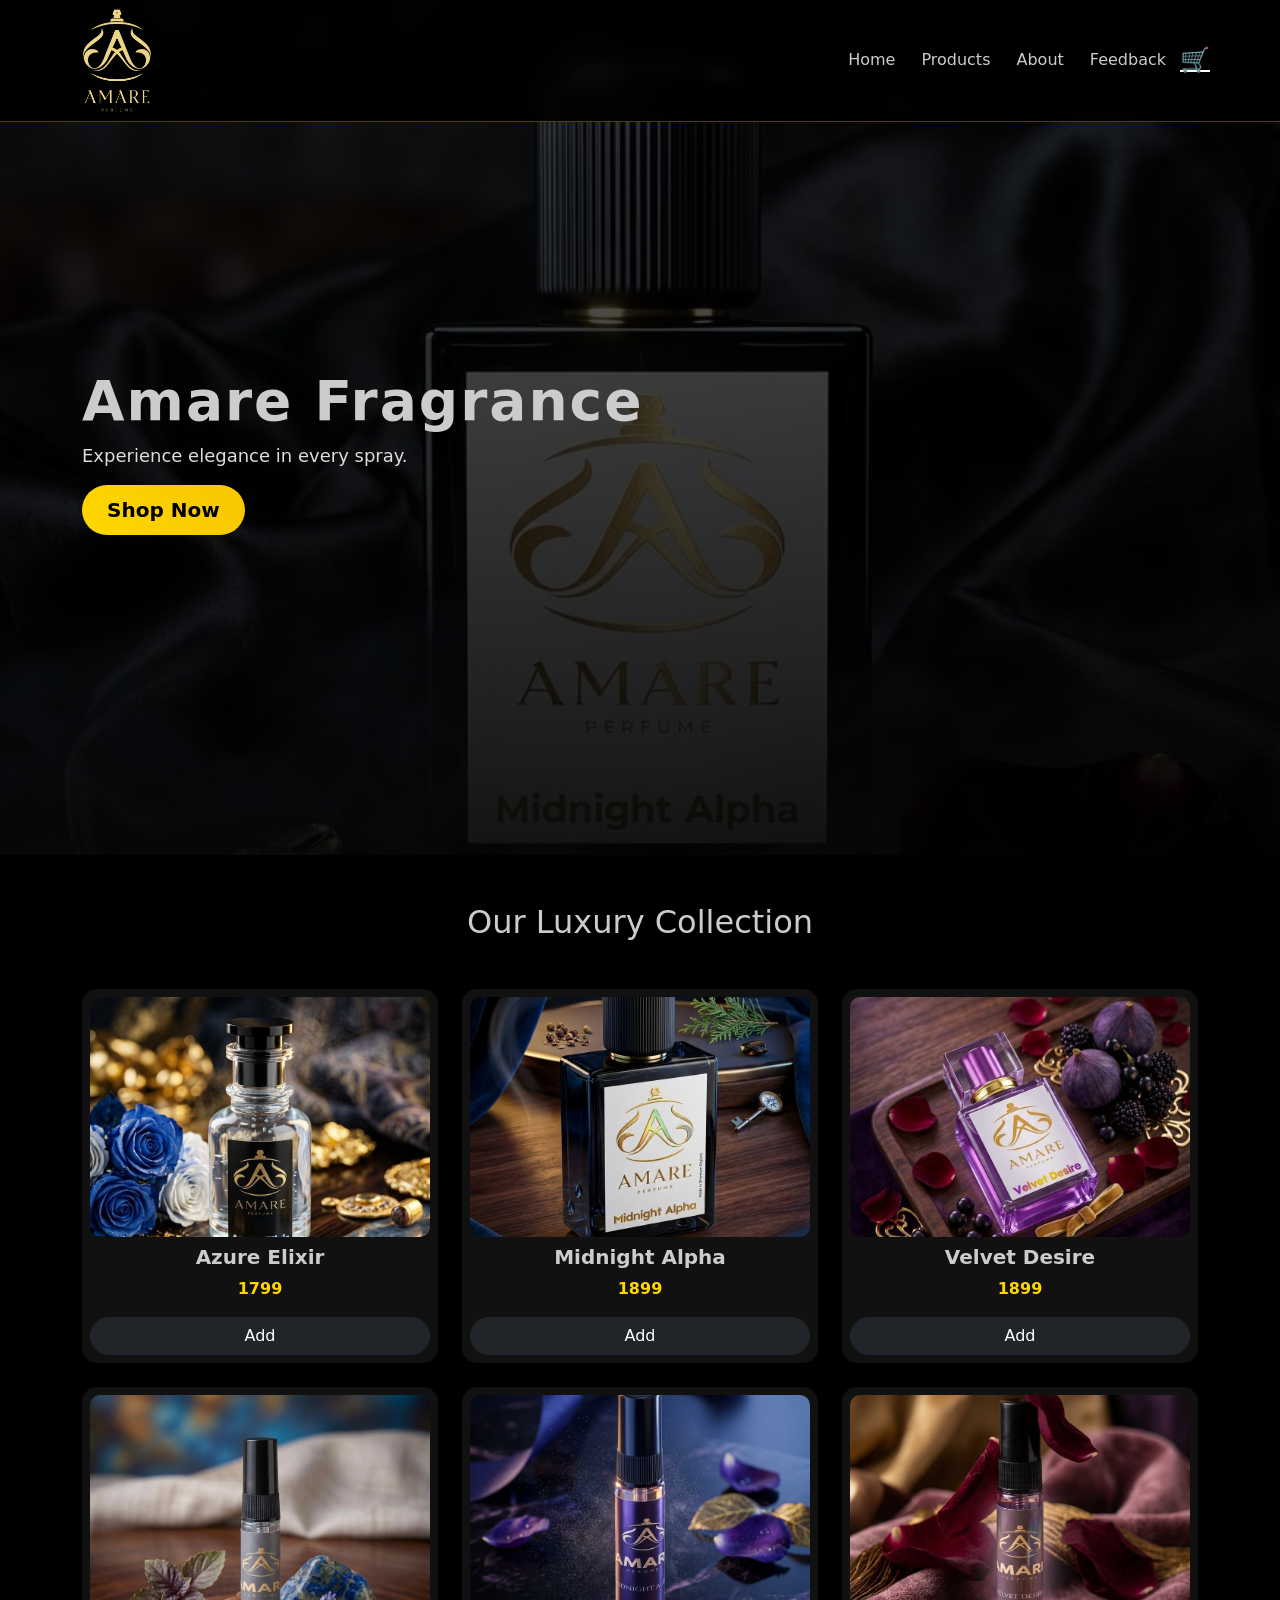
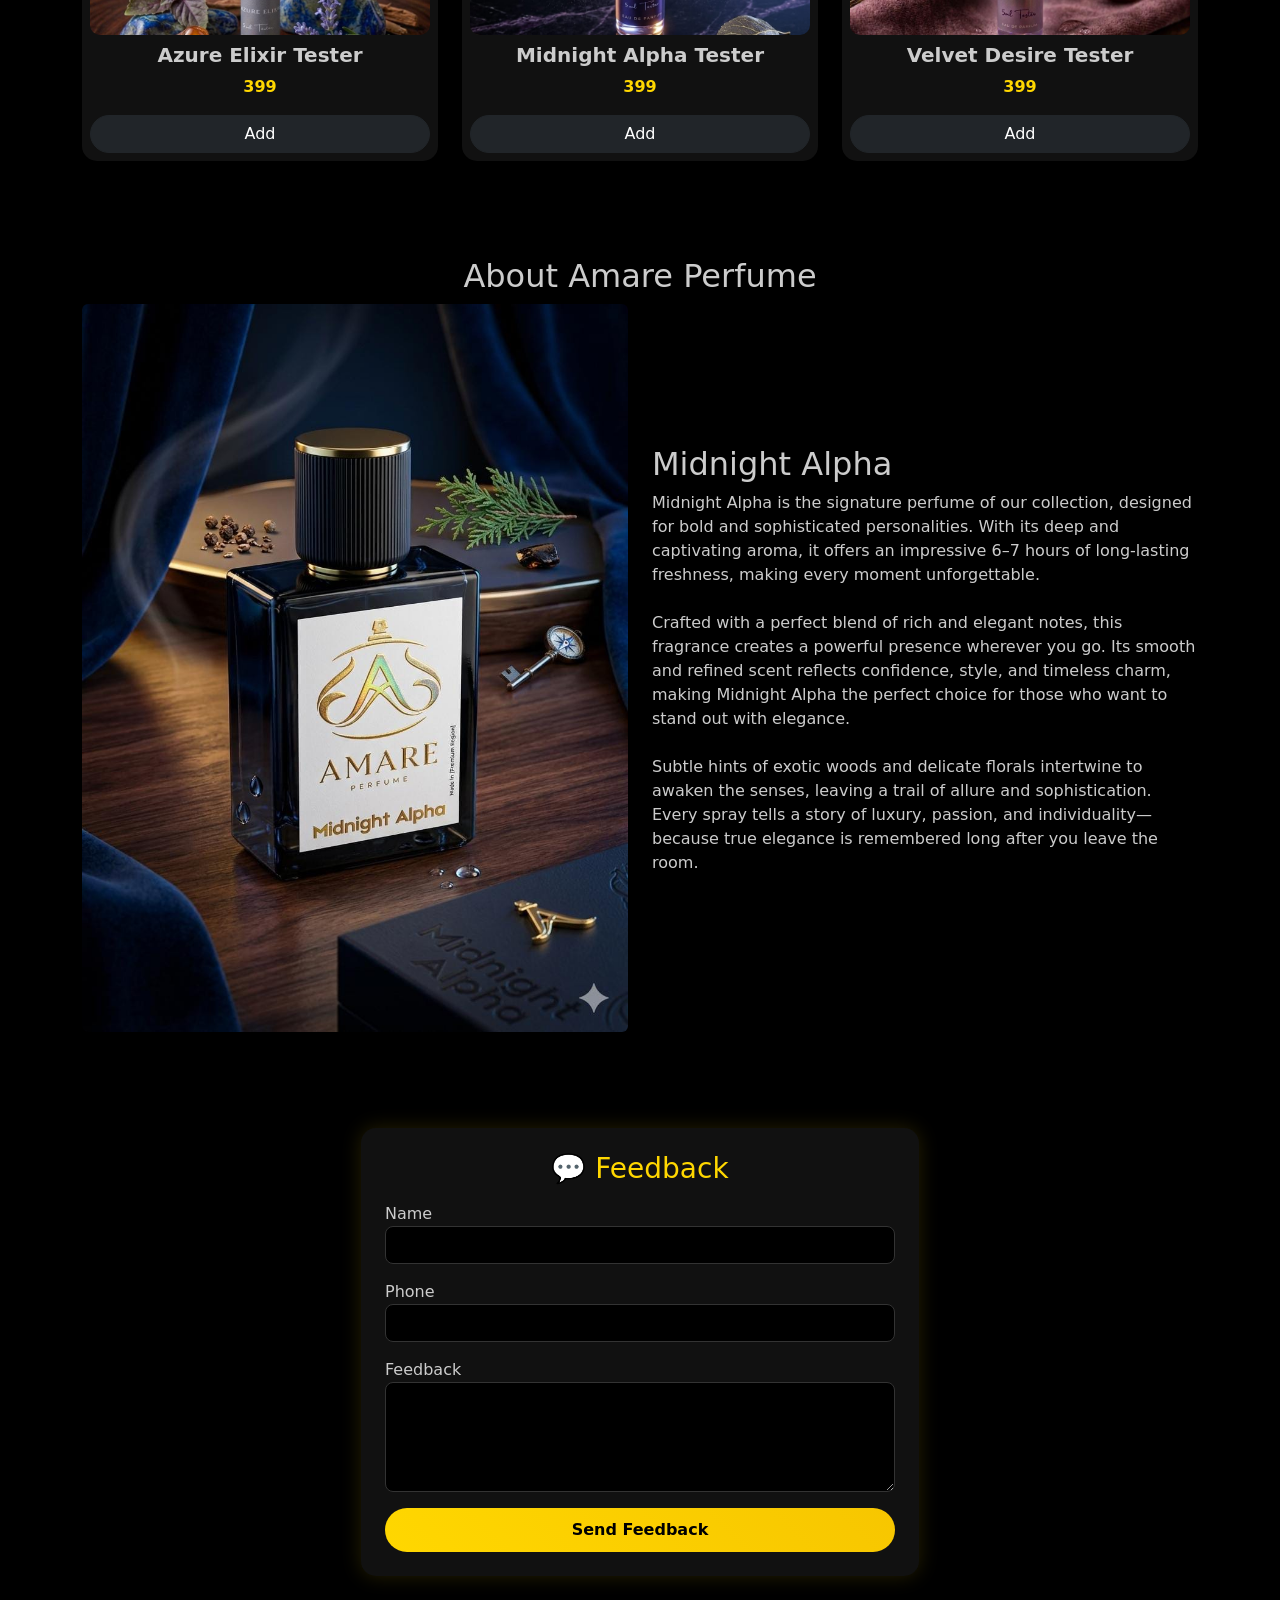
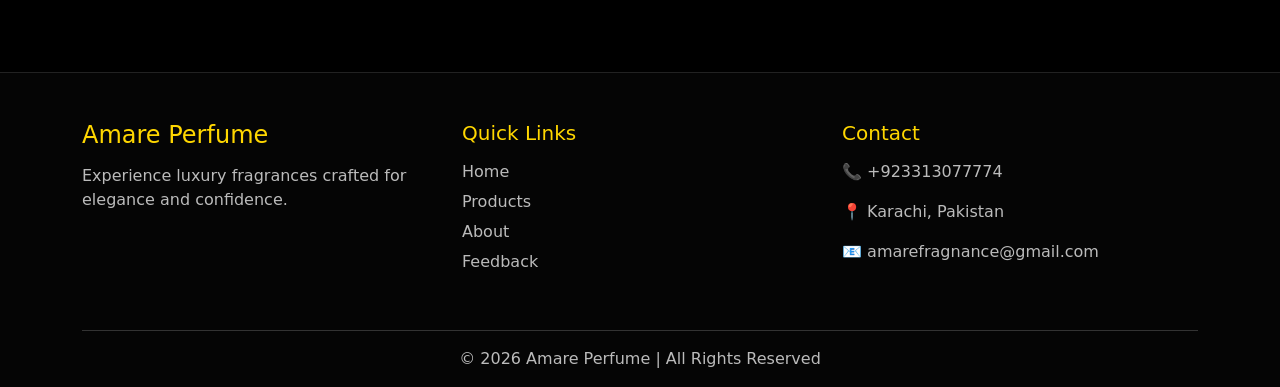
==== index.html @ 1a90a39d "include files" ====
<!DOCTYPE html>
<html lang="en">
<head>
<meta charset="UTF-8">
<meta name="viewport" content="width=device-width, initial-scale=1.0">
<title>Amare Perfume</title>

<link href="https://cdn.jsdelivr.net/npm/bootstrap@5.3.2/dist/css/bootstrap.min.css" rel="stylesheet">
<link rel="stylesheet" href="css/style.css">
</head>
<body>

<!-- NAVBAR -->
<nav class="navbar navbar-expand-lg navbar-dark fixed-top">
<div class="container position-relative">

<img src="img/Amare-perfume logo.png" width="70">

<div id="navmain" class="d-flex align-items-center justify-content-center">

<a href="cart.html" class="text-white fs-4 position-absolute end-0">
🛒 <span id="cart-count" class="cart-badge d-none">0</span>
</a>

<button class="navbar-toggler" data-bs-toggle="collapse" data-bs-target="#nav">
<span class="navbar-toggler-icon"></span>
</button>

</div>

<div class="collapse navbar-collapse" id="nav">
<ul class="navbar-nav ms-auto me-md-4">
<li class="nav-item"><a class="nav-link" href="#home">Home</a></li>
<li class="nav-item"><a class="nav-link" href="#products">Products</a></li>
<li class="nav-item"><a class="nav-link" href="#about">About</a></li>
<li class="nav-item"><a class="nav-link" href="#feedback">Feedback</a></li>
</ul>
</div>

</div>
</nav>


<!-- HOME -->
<section id="home" class="banner d-flex align-items-center"
style="background:linear-gradient(rgba(0,0,0,.6),rgba(0,0,0,.9)), url('img/Silderpic.jpeg') center/cover no-repeat;">

<div class="container mt-5">
<h1 class="display-4 fw-bold">Amare Fragrance</h1>
<p class="lead">Experience elegance in every spray.</p>
<a href="#products" class="btn btn-gold btn-lg">Shop Now</a>
</div>

</section>


<!-- PRODUCTS -->
<section id="products" class="py-5">
<div class="container">

<h2 class="text-center mb-5">Our Luxury Collection</h2>

<div id="cards" class="row g-4"></div>

</div>
</section>


<script>

const perfumes=[
["Azure Elixir",1799,"img/Azure Elixir.jpeg"],
["Midnight Alpha",1899,"img/Midnight Alpha.jpeg"],
["Velvet Desire",1899,"img/Velvet Desire.jpeg"],
["Azure Elixir Tester",399,"img/Azuretester.jpeg"],
["Midnight Alpha Tester",399,"img/Midnighttesters.jpeg"],
["Velvet Desire Tester",399,"img/Velvettesters.jpeg"]
];

</script>


<!-- ABOUT -->
<section id="about" class="py-5 about-section">

<div class="container">

<div class="row align-items-center">

<h2 style="text-align:center;">About Amare Perfume</h2>

<div class="col-md-6">
<img src="img/Midnight Alpha.jpeg" class="img-fluid rounded shadow">
</div>

<div class="col-md-6">

<h2>Midnight Alpha</h2>

Midnight Alpha is the signature perfume of our collection, designed for bold and sophisticated personalities. With its deep and captivating aroma, it offers an impressive 6–7 hours of long-lasting freshness, making every moment unforgettable. <br> <br> Crafted with a perfect blend of rich and elegant notes, this fragrance creates a powerful presence wherever you go. Its smooth and refined scent reflects confidence, style, and timeless charm, making Midnight Alpha the perfect choice for those who want to stand out with elegance. <br> <br> Subtle hints of exotic woods and delicate florals intertwine to awaken the senses, leaving a trail of allure and sophistication. Every spray tells a story of luxury, passion, and individuality—because true elegance is remembered long after you leave the room. </p>
</div>
</div>
</div>
</section>



<!-- FEEDBACK -->
<section id="feedback" class="py-5">

<div class="container">

<div class="col-md-6 mx-auto feedback-card p-4">

<h3 class="text-center mb-3" style="color:gold">💬 Feedback</h3>

<div id="thankMsg" class="alert alert-success text-center d-none">
Thank you! Your feedback has been prepared for WhatsApp.
</div>

<form id="feedbackForm" onsubmit="sendWhatsApp(); return false;">

<div class="mb-3">
<label>Name</label>
<input 
type="text"
id="name" 
class="form-control" 
required 
pattern="[A-Za-z\s]{3,30}" 
title="Name should contain only letters and spaces (3-30 characters)">
</div>

<div class="mb-3">
<label>Phone</label>
<input 
type="tel"
id="phone" 
class="form-control" 
required 
pattern="[0-9]{11}" 
title="Enter valid 11 digit phone number (e.g. 03001234567)">
</div>

<div class="mb-3">
<label>Feedback</label>
<textarea 
id="fb" 
class="form-control" 
rows="4" 
required 
pattern=".{10,200}" 
title="Feedback must be between 10 and 200 characters">
</textarea>
</div>

<button type="submit" class="btn btn-gold w-100">Send Feedback</button>

</form>

</div>
</div>
</section>



<footer class="footer mt-5 pt-5 pb-3">

<div class="container">

<div class="row text-center text-md-start">

<div class="col-md-4 mb-4">
<h4 class="text-gold">Amare Perfume</h4>
<p>
Experience luxury fragrances crafted for elegance and confidence.
</p>
</div>

<div class="col-md-4 mb-4">
<h5 class="text-gold">Quick Links</h5>
<ul class="list-unstyled">
<li><a href="#home">Home</a></li>
<li><a href="#products">Products</a></li>
<li><a href="#about">About</a></li>
<li><a href="#feedback">Feedback</a></li>
</ul>
</div>

<div class="col-md-4 mb-4">
<h5 class="text-gold">Contact</h5>
<p>📞 +923313077774</p>
<p>📍 Karachi, Pakistan</p>
<p>📧 amarefragnance@gmail.com</p>
</div>

</div>

<hr>

<div class="text-center">
<p class="mb-0">© 2026 Amare Perfume | All Rights Reserved</p>
</div>

</div>
</footer>


<script src="https://cdn.jsdelivr.net/npm/bootstrap@5.3.2/dist/js/bootstrap.bundle.min.js"></script>

<script>


// CART SYSTEM

let cart = JSON.parse(localStorage.getItem('cart')) || [];
const cartBadge = document.getElementById('cart-count');

function updateCart(){

if(cart.length){

cartBadge.classList.remove('d-none');
cartBadge.innerText = cart.length;

}else{

cartBadge.classList.add('d-none');

}

}


function addToCart(name,price){

cart.push({n:name,p:price});
localStorage.setItem('cart',JSON.stringify(cart));

updateCart();

alert(name+" added to cart!");

}


const cards=document.getElementById("cards");

perfumes.forEach(p=>{

cards.innerHTML+=`

<div class="col-md-6 col-lg-4">

<div class="card text-center p-2">

<img src="${p[2]}" class="img-fluid">

<h5 class="mt-2">${p[0]}</h5>

<p>${p[1]}</p>

<button class="btn btn-dark" onclick="addToCart('${p[0]}',${p[1]})">Add</button>

</div>

</div>

`;

});

updateCart();



// WHATSAPP FEEDBACK

function sendWhatsApp(){

const userName=document.getElementById("name").value.trim();
const userPhone=document.getElementById("phone").value.trim();
const userFb=document.getElementById("fb").value.trim();

if(!userName || !userPhone || !userFb){

alert("Please fill all fields!");
return;

}

let msg=`New Feedback%0AName: ${encodeURIComponent(userName)}%0APhone: ${encodeURIComponent(userPhone)}%0AFeedback: ${encodeURIComponent(userFb)}`;

window.open(`https://wa.me/923313077774?text=${msg}`,'_blank');


// FORM RESET

document.getElementById("feedbackForm").reset();


// THANK YOU MESSAGE

document.getElementById("thankMsg").classList.remove("d-none");

}

</script>

</body>
</html>
---- css/style.css ----
body{
    background-color: #000;
    color: #ccc !important;
}

.navbar{
    background:rgba(0,0,0,0.9)!important;
    border-bottom:1px solid rgba(255,215,0,.3);
    backdrop-filter:blur(6px);
    }
    
    .navbar h5{
    color:gold;
    font-weight:600;
    letter-spacing:1px;
    }
    
    .nav-link{
    color:#ccc!important;
    font-weight:500;
    margin-left:10px;
    transition:.3s;
    }
    
    .nav-link:hover{
    color:gold!important;
    }

    .navbar a[href="cart.html"]{
        position:relative;
        display:inline-block;
        }
        .cart-badge{
            position:absolute;
            top:-6px;
            right:-10px;
            background:red;
            color:white;
            font-size:12px;
            padding:3px 6px;
            border-radius:50%;
            line-height:1;
            }
    @media (max-width:768px){

        #navmain{
        display:flex;
        flex-direction:column;
        align-items:center;
        gap:2px; 
        }
        
        .navbar a[href="cart.html"]{
        position:static !important;
        }
        
        
        
        }

    .banner{
        height:95vh;
        display:flex;
        align-items:center;
        }
        
        .banner h1{
        font-size:55px;
        font-weight:700;
        letter-spacing:2px;
        }
        
        .banner p{
        color:#ddd;
        font-size:18px;
        }
        
        @media(max-width:768px){
        
        .banner h1{
        font-size:36px;
        }
        
        .banner{
        text-align:center;
        }
        }




        .card{
            background:#111;
            border:none;
            border-radius:15px;
            overflow:hidden;
            transition:.3s;
            box-shadow:0 0 20px rgba(0,0,0,.6);
            }
            
            .card:hover{
            transform:translateY(-8px);
            box-shadow:0 10px 30px rgba(255,215,0,.2);
            }
            
            .card img{
            height:240px;
            object-fit:cover;
            border-radius:10px;
            }
            
            .card h5{
            font-weight:600;
            margin-top:10px;
            color: #ccc;
            }
            
            .card p{
            color:gold;
            font-weight:600;
            }
            
            .card button{
            border-radius:30px;
            padding:6px 20px;
            font-weight:500;
            }
            .card button:hover{
                background-color: #bbb;
                color: black;
            }



            .feedback-card{
                background:#111;
                border-radius:15px;
                padding:25px;
                box-shadow:0 0 20px rgba(255,215,0,.15);
                }
                
                .form-control{
                background:#000;
                color:#fff;
                border:1px solid #333;
                border-radius:8px;
                }
                
                .form-control:focus{
                background:#000;
                color:#fff;
                border-color:gold;
                box-shadow:0 0 5px gold;
                }



                .btn-gold{
                    background:linear-gradient(45deg,gold,#f7c600);
                    color:#000;
                    font-weight:600;
                    border:none;
                    padding:10px 25px;
                    border-radius:30px;
                    transition:.3s;
                    }
                    
                    .btn-gold:hover{
                    transform:translateY(-2px);
                    box-shadow:0 6px 15px rgba(255,215,0,.4);
                    }



                    .footer{
                        background:#050505;
                        border-top:1px solid #222;
                        color:#bbb;
                        }
                        
                        .footer h4,
                        .footer h5{
                        color:gold;
                        margin-bottom:15px;
                        }
                        
                        .footer a{
                        color:#bbb;
                        text-decoration:none;
                        display:block;
                        margin-bottom:6px;
                        }
                        
                        .footer a:hover{
                        color:gold;
                        }
                        
                        .text-gold{
                        color:gold;
                        }


                        @media(max-width:768px){

                            #home{
                            height:auto;
                            padding:120px 0;
                            }
                            
                            .card img{
                            height:200px;
                            }
                            
                            .navbar h5{
                            font-size:18px;
                            }
                            
                            }
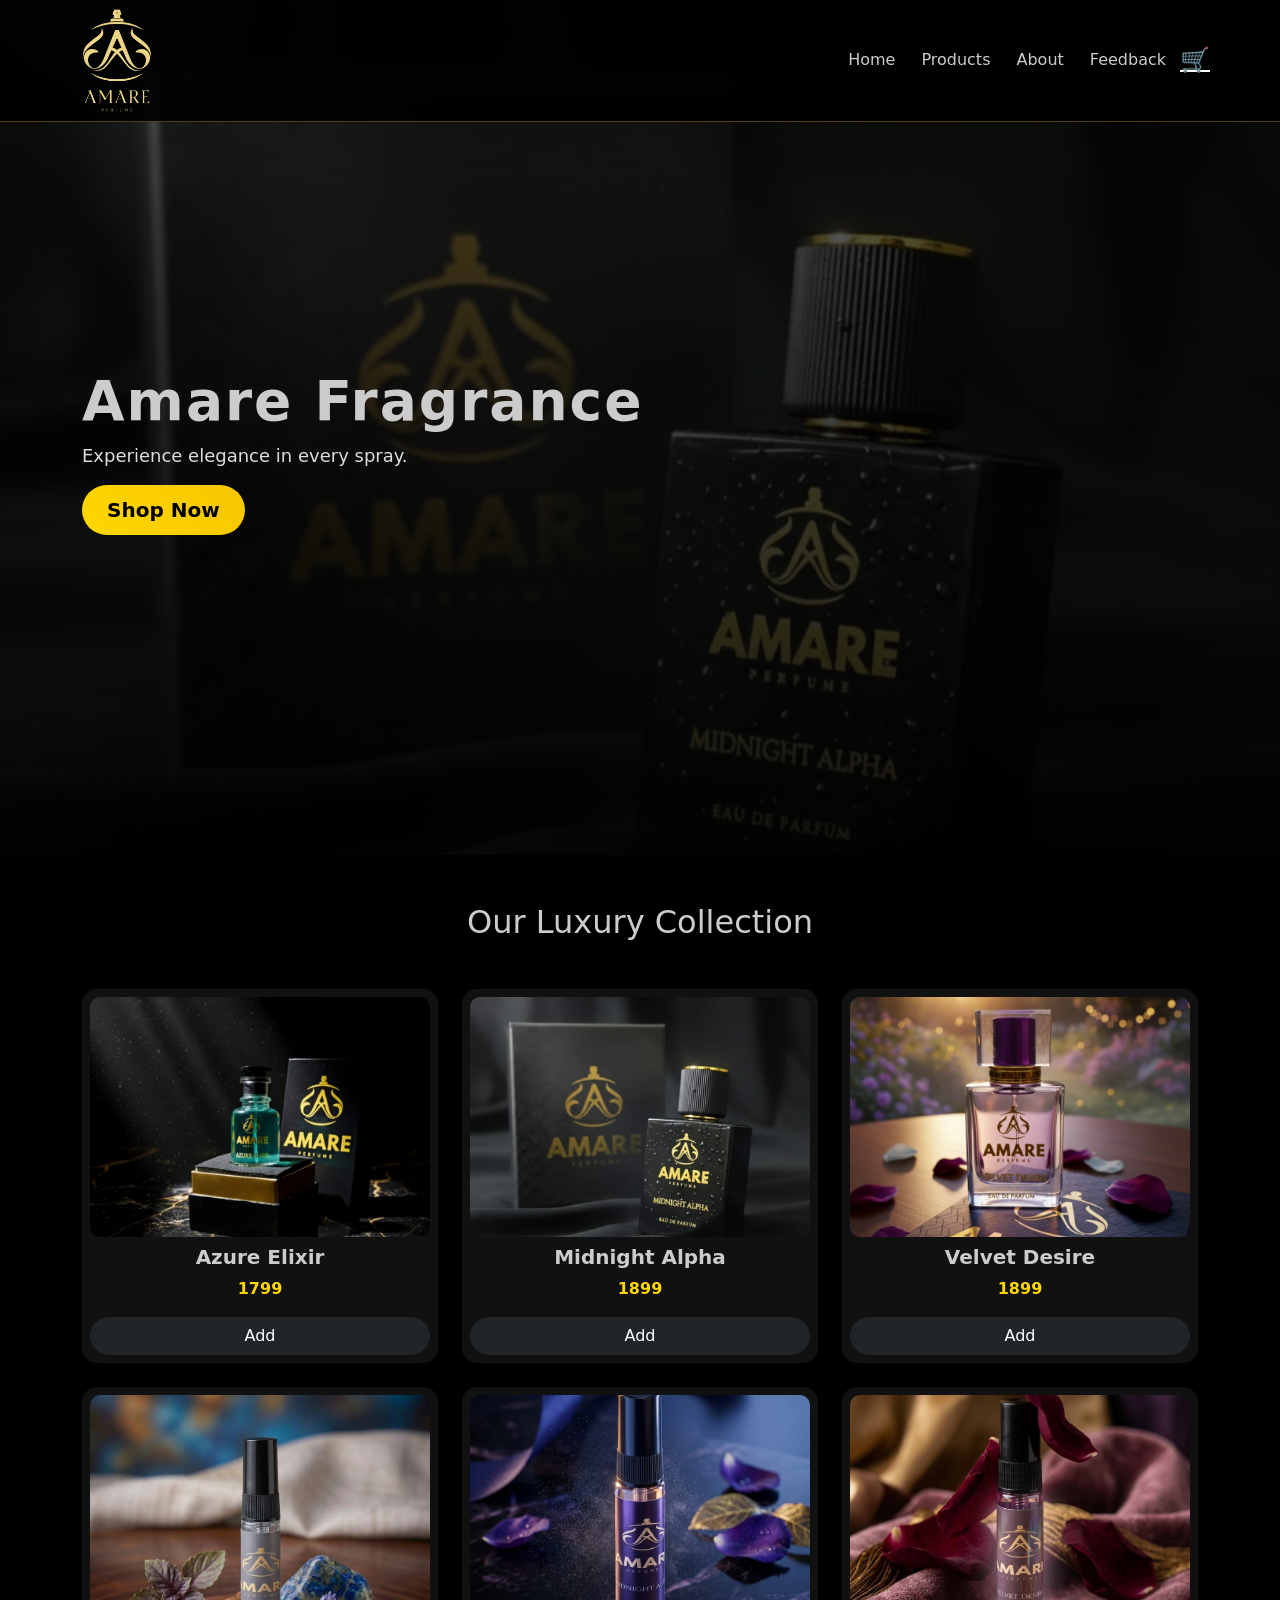
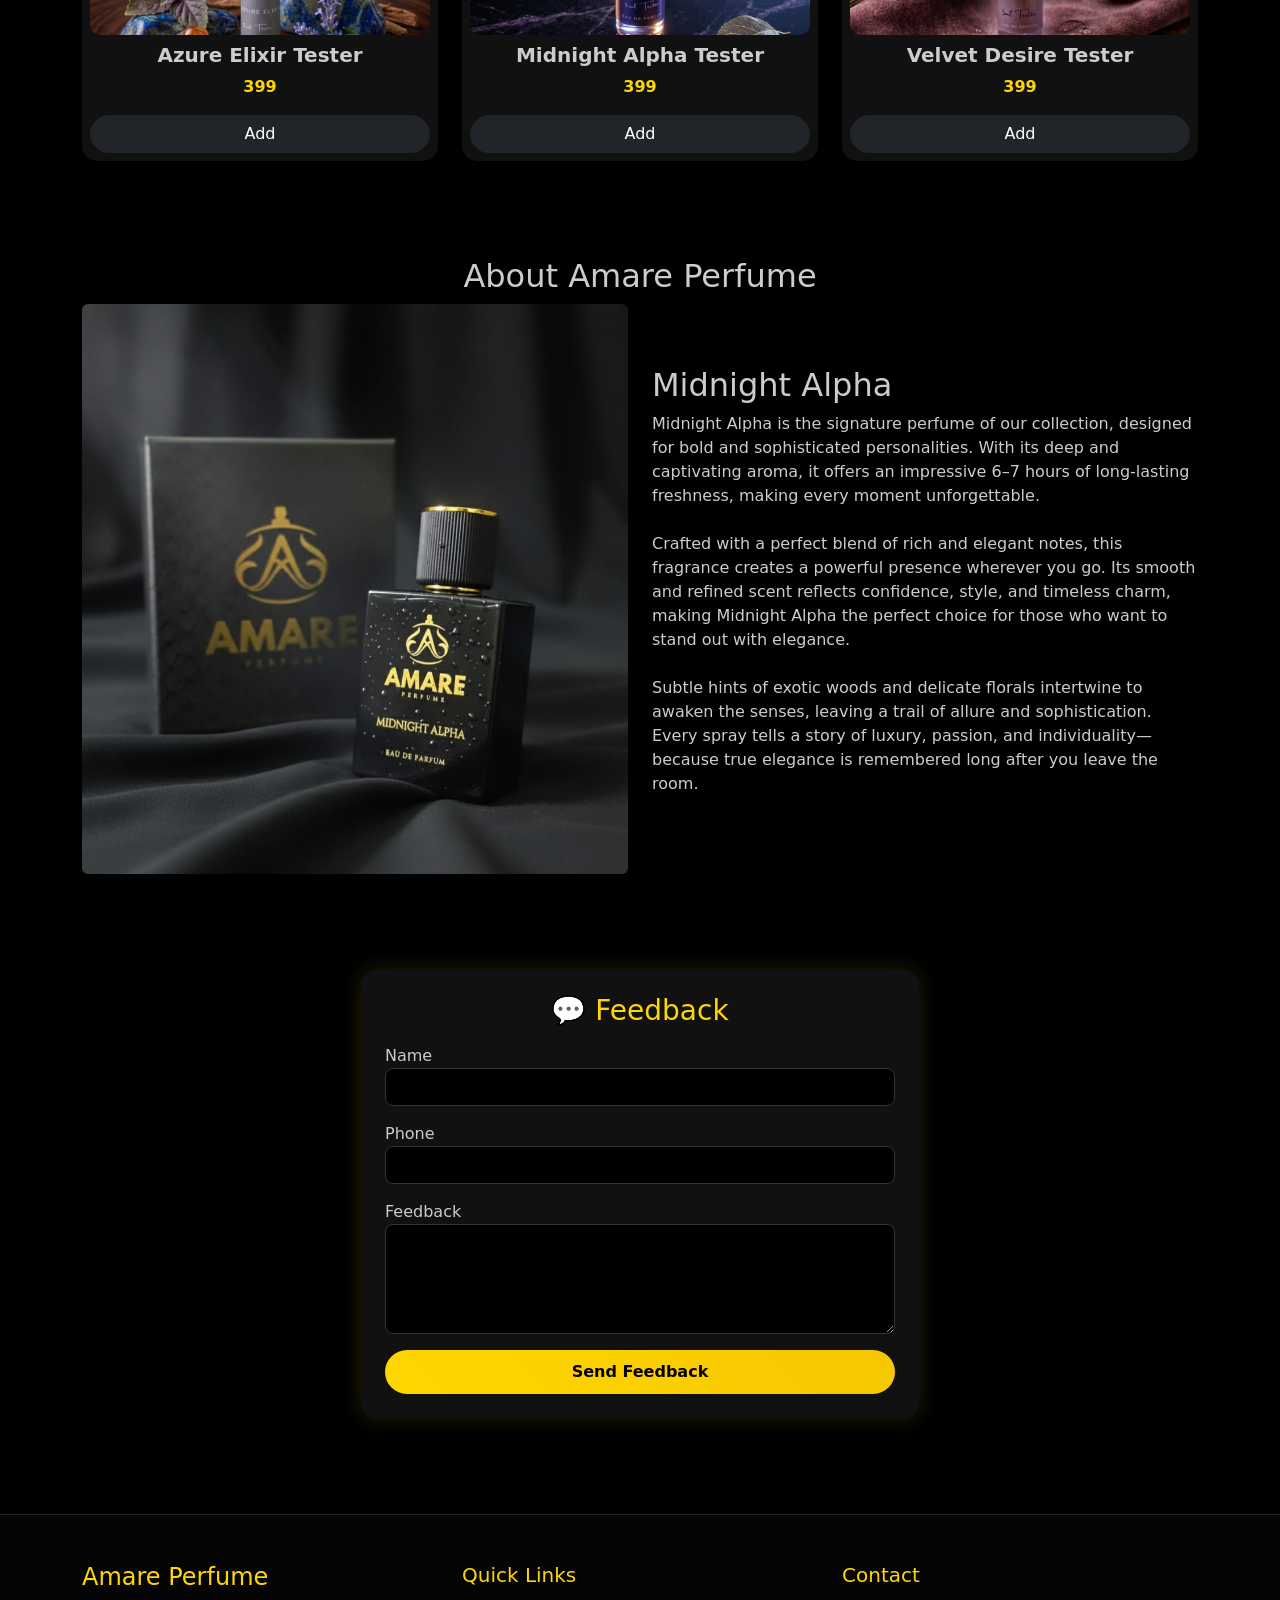
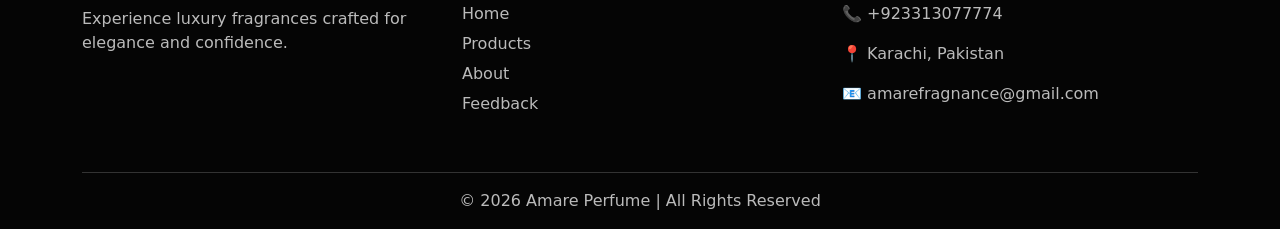
==== commit 064c7c28: "banner change" ====
--- a/index.html
+++ b/index.html
@@ -43,7 +43,7 @@
 
 <!-- HOME -->
 <section id="home" class="banner d-flex align-items-center"
-style="background:linear-gradient(rgba(0,0,0,.6),rgba(0,0,0,.9)), url('img/Silderpic.jpeg') center/cover no-repeat;">
+style="background:linear-gradient(rgba(0,0,0,.6),rgba(0,0,0,.9)), url('img/Midnight Alpha.jpeg') center/cover no-repeat;">
 
 <div class="container mt-5">
 <h1 class="display-4 fw-bold">Amare Fragrance</h1>
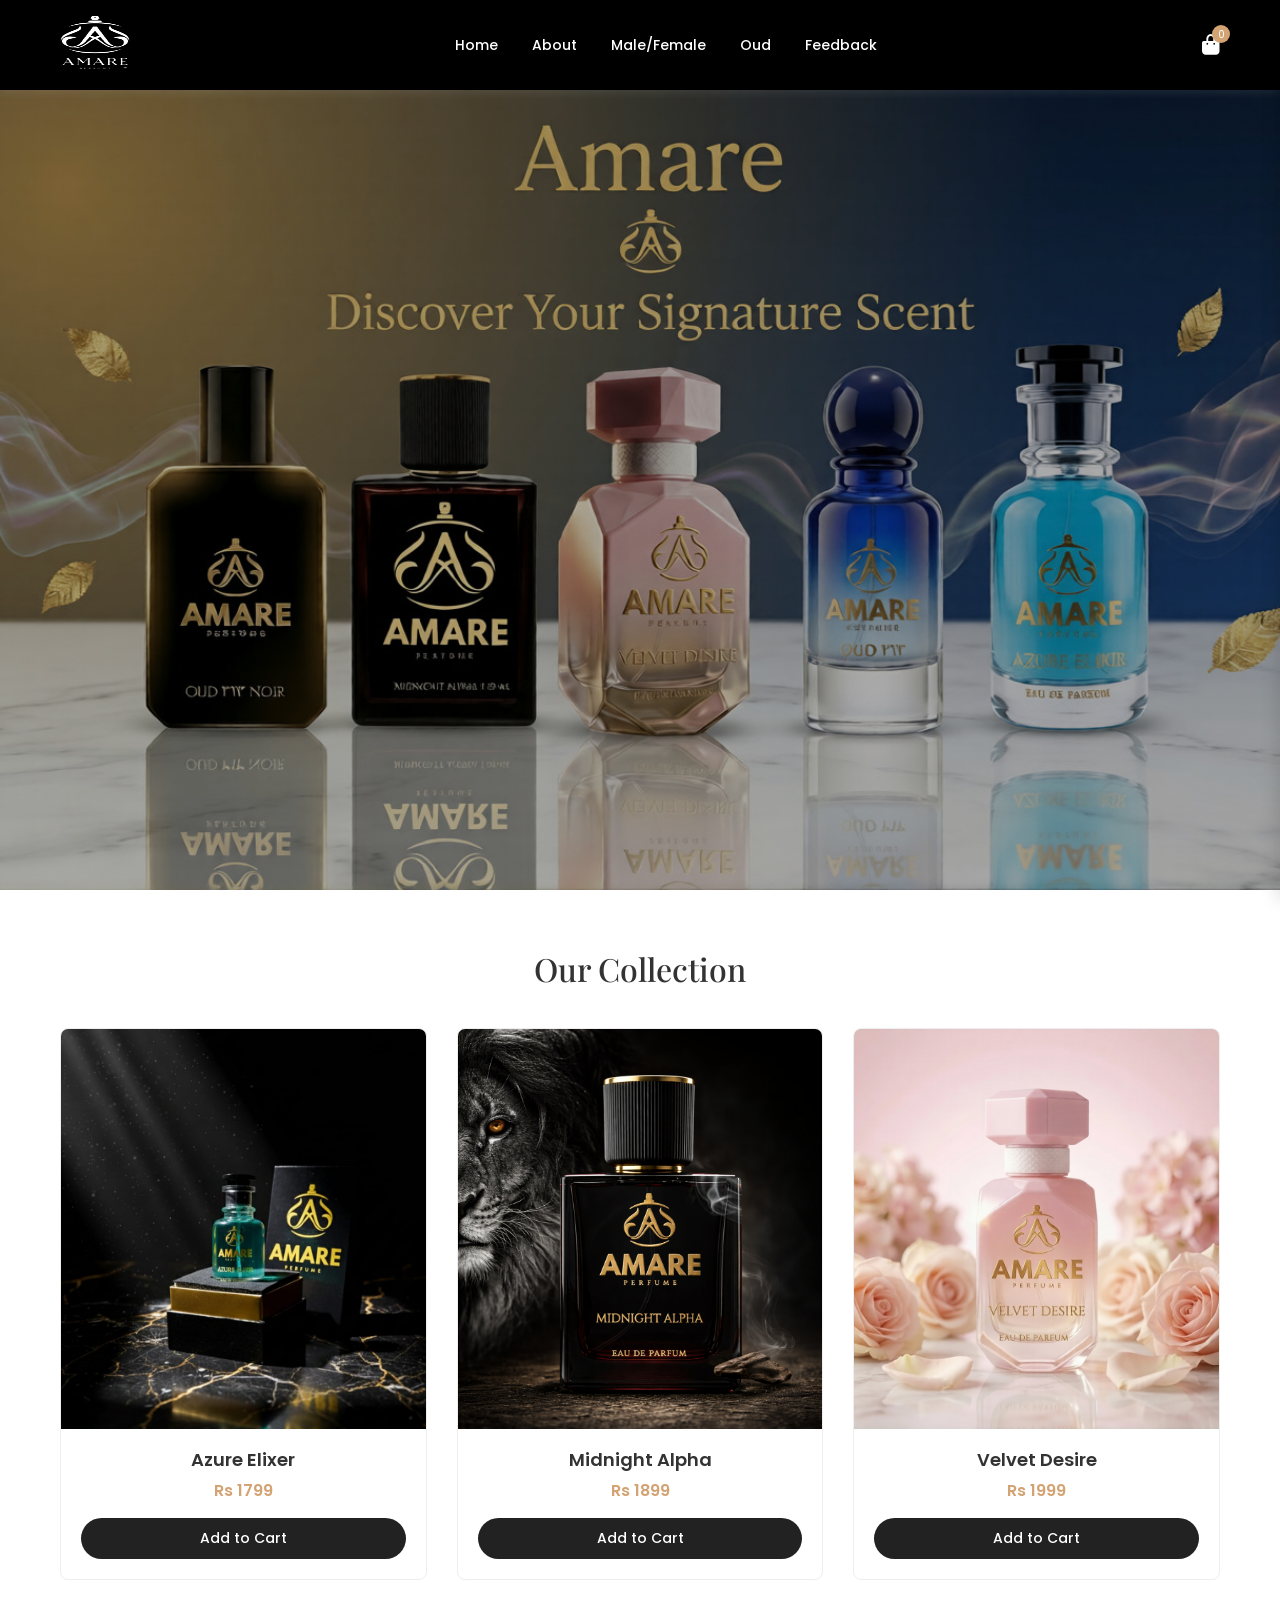
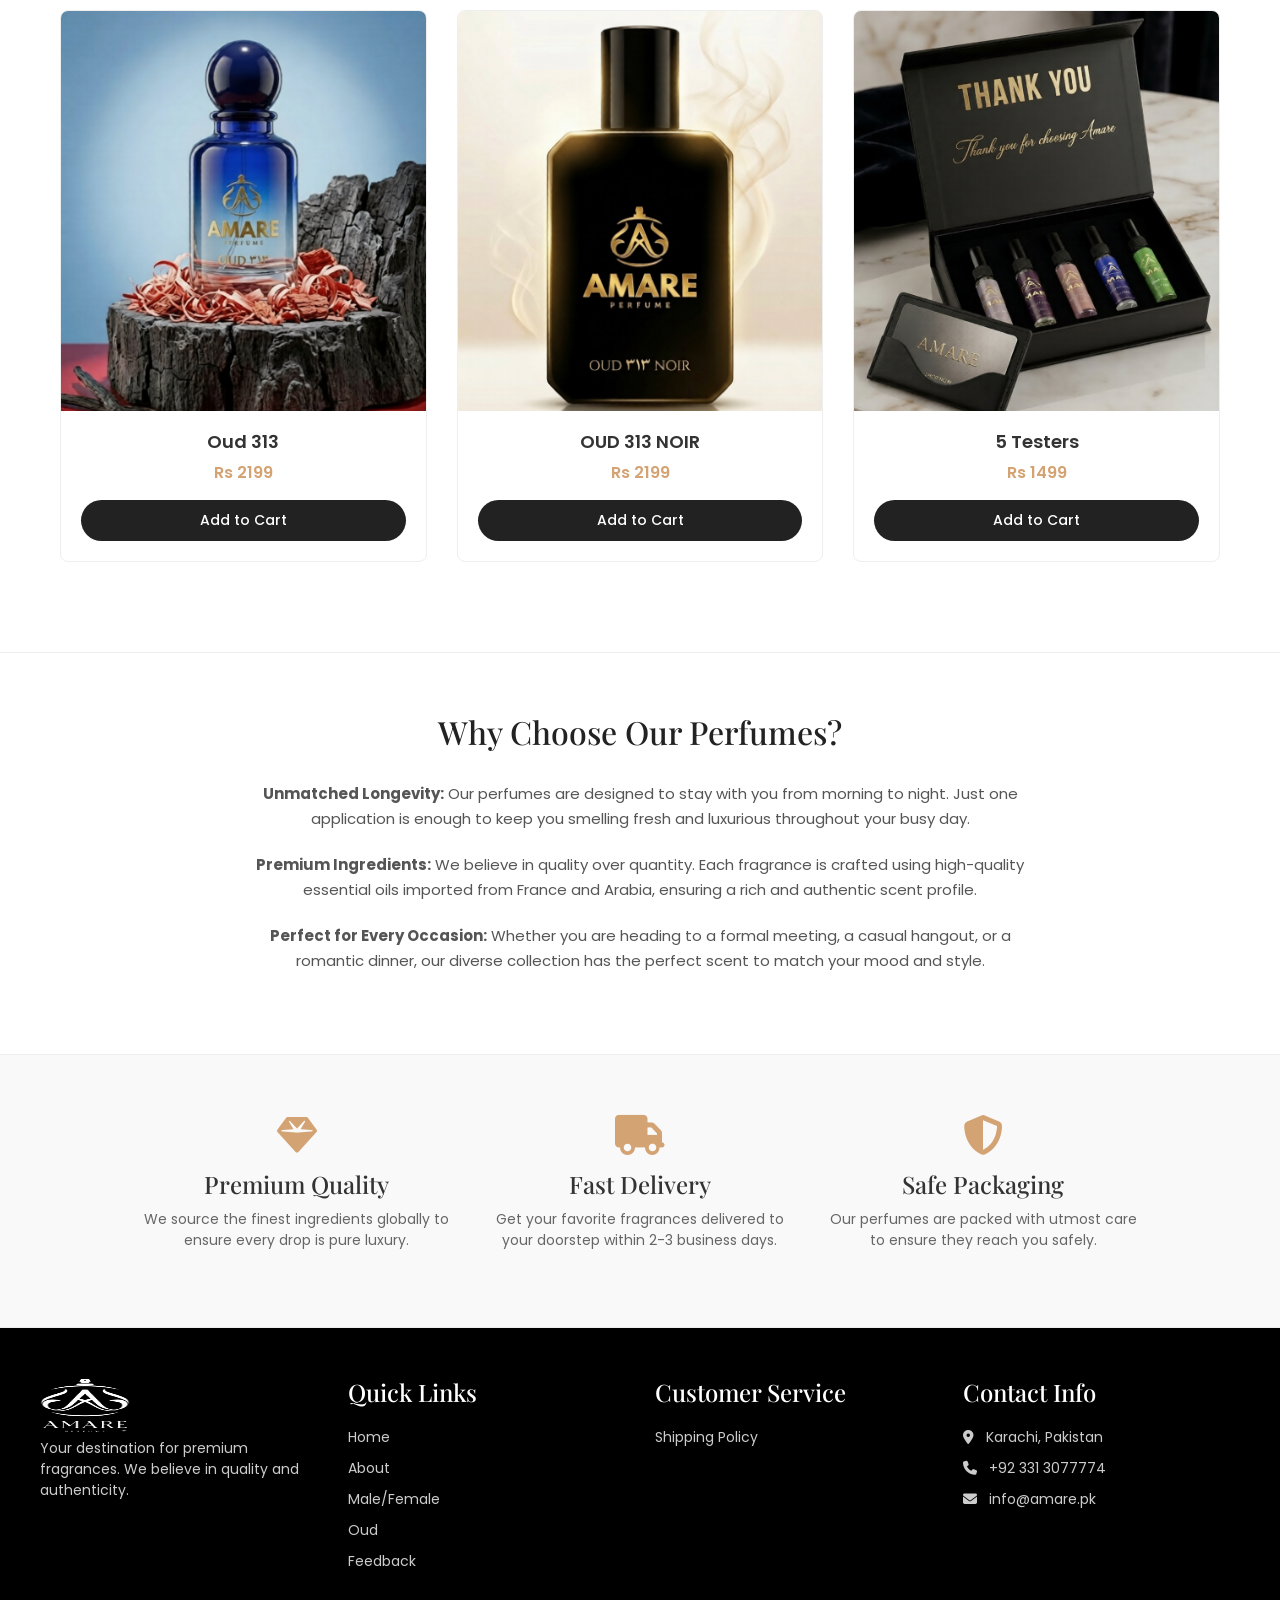
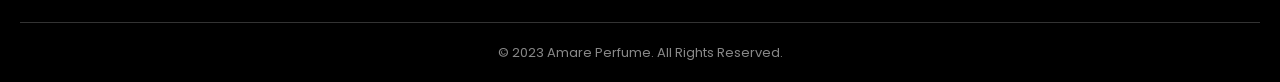
==== commit 38379c86: "Update index.html" ====
--- a/index.html
+++ b/index.html
@@ -1,311 +1,740 @@
 <!DOCTYPE html>
 <html lang="en">
 <head>
-<meta charset="UTF-8">
-<meta name="viewport" content="width=device-width, initial-scale=1.0">
-<title>Amare Perfume</title>
-
-<link href="https://cdn.jsdelivr.net/npm/bootstrap@5.3.2/dist/css/bootstrap.min.css" rel="stylesheet">
-<link rel="stylesheet" href="css/style.css">
+    <meta charset="UTF-8">
+    <meta name="viewport" content="width=device-width, initial-scale=1.0">
+    <title>Amare Perfume Store</title>
+    <!-- Bootstrap CSS -->
+    <link href="https://cdn.jsdelivr.net/npm/bootstrap@5.3.2/dist/css/bootstrap.min.css" rel="stylesheet">
+    <!-- Font Awesome -->
+    <link rel="stylesheet" href="https://cdnjs.cloudflare.com/ajax/libs/font-awesome/6.4.0/css/all.min.css">
+    <!-- Google Font -->
+    <link href="https://fonts.googleapis.com/css2?family=Playfair+Display:wght@400;500;600;700&family=Poppins:wght@300;400;500;600&display=swap" rel="stylesheet">
+
+    <style>
+        /* Basic Reset */
+        * { margin: 0; padding: 0; box-sizing: border-box; }
+        body {
+            font-family: 'Poppins', sans-serif;
+            background-color: #ffffff;
+            color: #333;
+        }
+
+        /* Header (Black Background, White Text) */
+        .header {
+            background: #000; /* Black */
+            box-shadow: 0 2px 10px rgba(255,255,255,0.1);
+            position: sticky;
+            top: 0;
+            z-index: 100;
+        }
+        .header-container {
+            max-width: 1200px;
+            margin: 0 auto;
+            padding: 15px 20px;
+            display: flex;
+            justify-content: space-between;
+            align-items: center;
+        }
+        .logo h1 { 
+            font-family: 'Playfair Display', serif;
+            font-size: 28px; 
+            font-weight: 700; 
+            color: #fff; /* White */
+            margin: 0; 
+            cursor: pointer; 
+        }
+        .nav-links a { 
+            text-decoration: none; 
+            color: #fff; /* White */
+            margin: 0 15px; 
+            font-weight: 500; 
+            font-size: 14px;
+            transition: color 0.3s;
+        }
+        .nav-links a:hover { color: #d4a373; }
+        
+        /* Cart Icon */
+        .cart-icon-btn {
+            background: none; border: none; font-size: 20px; cursor: pointer; position: relative; color: #fff;
+        }
+        .cart-count-badge {
+            position: absolute; top: -5px; right: -10px; 
+            background: #d4a373; color: white; 
+            font-size: 10px; width: 18px; height: 18px; 
+            border-radius: 50%; display: flex; align-items: center; justify-content: center;
+        }
+
+        /* Hero Section */
+        .hero {
+            background: linear-gradient(rgba(0,0,0,0.3), rgba(0,0,0,0.3)), url('img/slider.jpeg') center/cover no-repeat;
+            min-height: 800px; 
+            display: flex; align-items: center; justify-content: center;
+            color: white; text-align: center;
+            flex-direction: column;
+        }
+        .hero h1 { 
+            font-family: 'Playfair Display', serif; 
+            font-size: 60px; 
+            margin-bottom: 15px; 
+            text-shadow: 2px 2px 4px rgba(0,0,0,0.5);
+        }
+        .hero p { 
+            font-size: 20px; 
+            font-weight: 300; 
+            letter-spacing: 2px;
+            max-width: 600px;
+            margin-bottom: 30px;
+        }
+        .hero-btn {
+            background: #d4a373;
+            color: white;
+            padding: 15px 40px;
+            border: none;
+            font-size: 16px;
+            letter-spacing: 1px;
+            cursor: pointer;
+            transition: 0.3s;
+            text-transform: uppercase;
+        }
+        .hero-btn:hover { background: #fff; color: #222; }
+
+        /* Products Section */
+        .products-section { 
+            padding: 60px 20px; 
+            max-width: 1200px; 
+            margin: 0 auto; 
+        }
+        .section-title {
+            text-align: center; 
+            font-family: 'Playfair Display', serif;
+            margin-bottom: 40px;
+            font-size: 32px;
+        }
+
+        /* Product Grid Layouts */
+        .product-row {
+            display: flex;
+            justify-content: center;
+            gap: 30px;
+            margin-bottom: 30px;
+            flex-wrap: wrap;
+        }
+
+        .product-card {
+            background: #fff;
+            border: 1px solid #eee;
+            border-radius: 8px;
+            overflow: hidden;
+            transition: transform 0.3s, box-shadow 0.3s;
+            display: flex;
+            flex-direction: column;
+            width: 100%; 
+        }
+
+        /* Desktop Layout Logic */
+        @media (min-width: 768px) {
+            /* Row 1: 3 Cards */
+            .row-3-cards .product-card {
+                width: calc(33.333% - 20px);
+            }
+            
+            /* Row 2: 2 Cards */
+            .row-2-cards .product-card {
+                width: calc(50% - 15px);
+            }
+        }
+
+        .product-card:hover { 
+            transform: translateY(-5px); 
+            box-shadow: 0 10px 20px rgba(0,0,0,0.1); 
+        }
+        
+        .product-img { 
+            height: 400px; 
+            overflow: hidden; 
+            position: relative;
+        }
+        .product-img img { 
+            width: 100%; 
+            height: 100%; 
+            object-fit: cover; 
+            transition: transform 0.5s;
+        }
+        .product-card:hover .product-img img { transform: scale(1.05); }
+
+        .product-info { 
+            padding: 20px; 
+            text-align: center; 
+            flex-grow: 1;
+            display: flex;
+            flex-direction: column;
+            justify-content: space-between;
+        }
+        .product-info h3 { font-size: 18px; margin-bottom: 8px; font-weight: 600; }
+        .price { color: #d4a373; font-weight: 600; font-size: 16px; margin-bottom: 15px; display: block; }
+        
+        .add-btn {
+            background: #222; color: white; border: none;
+            padding: 10px 20px; border-radius: 50px;
+            font-weight: 500; cursor: pointer; transition: 0.3s;
+            font-size: 14px;
+        }
+        .add-btn:hover { background: #d4a373; }
+
+        /* Text Section Below Products */
+        .about-section {
+            background-color: #fff;
+            padding: 60px 20px;
+            text-align: center;
+            border-top: 1px solid #eee;
+        }
+        .about-content {
+            max-width: 800px;
+            margin: 0 auto;
+        }
+        .about-content h2 {
+            font-family: 'Playfair Display', serif;
+            margin-bottom: 30px;
+            font-size: 32px;
+            color: #222;
+        }
+        .about-text-block {
+            margin-bottom: 20px;
+            font-size: 15px;
+            color: #555;
+            line-height: 1.7;
+        }
+
+        /* Feature Section */
+        .features-section {
+            padding: 60px 20px;
+            background: #f9f9f9;
+            border-top: 1px solid #eee;
+            border-bottom: 1px solid #eee;
+        }
+        .features-grid {
+            max-width: 1000px;
+            margin: 0 auto;
+            display: grid;
+            grid-template-columns: repeat(auto-fit, minmax(250px, 1fr));
+            gap: 30px;
+            text-align: center;
+        }
+        .feature-box i {
+            font-size: 40px;
+            color: #d4a373;
+            margin-bottom: 15px;
+        }
+        .feature-box h4 {
+            font-family: 'Playfair Display', serif;
+            margin-bottom: 10px;
+        }
+        .feature-box p {
+            color: #666;
+            font-size: 14px;
+        }
+
+        /* Footer (Black Background, White Text) */
+        .footer {
+            background-color: #000; /* Black */
+            color: #fff;
+            padding: 50px 20px 20px;
+        }
+        .footer-container {
+            max-width: 1200px;
+            margin: 0 auto;
+            display: grid;
+            grid-template-columns: repeat(auto-fit, minmax(200px, 1fr));
+            gap: 30px;
+        }
+        .footer-col h4 {
+            font-family: 'Playfair Display', serif;
+            margin-bottom: 20px;
+            color: #fff; /* White */
+        }
+        .footer-col p, .footer-col a {
+            color: #ccc; /* Light Grey for readability */
+            font-size: 14px;
+            text-decoration: none;
+            display: block;
+            margin-bottom: 10px;
+            transition: color 0.3s;
+        }
+        .footer-col a:hover { color: #d4a373; }
+        .footer-bottom {
+            text-align: center;
+            margin-top: 40px;
+            border-top: 1px solid #333;
+            padding-top: 20px;
+            font-size: 13px;
+            color: #888;
+        }
+        .social-icons a {
+            display: inline-block;
+            width: 35px; height: 35px;
+            line-height: 35px;
+            text-align: center;
+            border: 1px solid #444;
+            border-radius: 50%;
+            color: #fff;
+            margin-right: 5px;
+            transition: 0.3s;
+        }
+        .social-icons a:hover {
+            background: #d4a373;
+            border-color: #d4a373;
+            color: #fff;
+        }
+
+        /* Sidebar Cart */
+        .cart-sidebar {
+            position: fixed; top: 0; right: -400px;
+            width: 400px; height: 100vh;
+            background: white; z-index: 1050;
+            box-shadow: -5px 0 15px rgba(0,0,0,0.1);
+            transition: right 0.4s ease;
+            display: flex; flex-direction: column;
+        }
+        .cart-sidebar.open { right: 0; }
+        .overlay {
+            position: fixed; top: 0; left: 0; width: 100%; height: 100%;
+            background: rgba(0,0,0,0.5); z-index: 1040;
+            display: none;
+        }
+        .overlay.show { display: block; }
+        
+        /* Cart Internal CSS */
+        .cart-header { padding: 20px; border-bottom: 1px solid #eee; display: flex; justify-content: space-between; align-items: center; }
+        .close-btn { background: none; border: none; font-size: 24px; cursor: pointer; }
+        .cart-body { flex: 1; overflow-y: auto; padding: 20px; }
+        .cart-footer { padding: 20px; border-top: 1px solid #eee; background: #fff; }
+        .cart-item { display: flex; align-items: center; padding: 10px 0; border-bottom: 1px solid #f0f0f0; }
+        .cart-item img { width: 60px; height: 60px; object-fit: cover; border-radius: 8px; margin-right: 15px; }
+        .item-details { flex: 1; }
+        .item-details h6 { margin: 0 0 5px; font-size: 14px; }
+        .item-details p { margin: 0; color: #d4a373; font-weight: 600; font-size: 14px; }
+        .qty-controls { display: flex; align-items: center; border: 1px solid #ddd; border-radius: 20px; padding: 2px 5px; margin-top: 5px; width: fit-content; }
+        .qty-btn { background: none; border: none; width: 25px; font-weight: bold; cursor: pointer; }
+        .remove-item { background: none; border: none; color: #ddd; cursor: pointer; font-size: 16px; }
+        .remove-item:hover { color: red; }
+
+        @media (max-width: 768px) {
+            .cart-sidebar { width: 100%; right: -100%; }
+            .hero { min-height: 400px; }
+            .hero h1 { font-size: 36px; }
+        }
+
+
+        *{
+    margin:0;
+    padding:0;
+    box-sizing:border-box;
+    font-family: 'Poppins', sans-serif;
+}
+
+body{
+    background:#fff;
+}
+
+/* NAVBAR */
+.navbar{
+    width:100%;
+    background:#000;
+    padding: 12px 40px;
+    position: sticky;
+    top:0;
+    z-index:999;
+}
+
+.nav-container{
+    display:flex;
+    justify-content:space-between;
+    align-items:center;
+}
+
+/* Logo */
+.logo img{
+    height:55px;
+}
+
+/* Menu Links */
+.nav-links{
+    list-style:none;
+    display:flex;
+    gap:40px;
+}
+
+.nav-links li a{
+    color:#fff;
+    text-decoration:none;
+    font-size:18px;
+    font-weight:500;
+    transition:0.3s;
+}
+
+.nav-links li a:hover{
+    color:#d4af37; /* gold hover */
+}
+
+/* Cart */
+.cart{
+    position:relative;
+    color:#fff;
+    font-size:22px;
+    cursor:pointer;
+}
+
+.cart-count{
+    position:absolute;
+    top:-8px;
+    right:-10px;
+    background:#d4af37;
+    color:#000;
+    font-size:12px;
+    padding:2px 6px;
+    border-radius:50%;
+    font-weight:600;
+}
+
+/* Responsive */
+@media(max-width:900px){
+    .nav-links{
+        display:none;
+    }
+}
+.logo img{
+margin-bottom: 5px;
+}
+    </style>
 </head>
 <body>
 
-<!-- NAVBAR -->
-<nav class="navbar navbar-expand-lg navbar-dark fixed-top">
-<div class="container position-relative">
-
-<img src="img/Amare-perfume logo.png" width="70">
-
-<div id="navmain" class="d-flex align-items-center justify-content-center">
-
-<a href="cart.html" class="text-white fs-4 position-absolute end-0">
-🛒 <span id="cart-count" class="cart-badge d-none">0</span>
-</a>
-
-<button class="navbar-toggler" data-bs-toggle="collapse" data-bs-target="#nav">
-<span class="navbar-toggler-icon"></span>
-</button>
-
-</div>
-
-<div class="collapse navbar-collapse" id="nav">
-<ul class="navbar-nav ms-auto me-md-4">
-<li class="nav-item"><a class="nav-link" href="#home">Home</a></li>
-<li class="nav-item"><a class="nav-link" href="#products">Products</a></li>
-<li class="nav-item"><a class="nav-link" href="#about">About</a></li>
-<li class="nav-item"><a class="nav-link" href="#feedback">Feedback</a></li>
-</ul>
-</div>
-
-</div>
-</nav>
-
-
-<!-- HOME -->
-<section id="home" class="banner d-flex align-items-center"
-style="background:linear-gradient(rgba(0,0,0,.6),rgba(0,0,0,.9)), url('img/Midnight Alpha.jpeg') center/cover no-repeat;">
-
-<div class="container mt-5">
-<h1 class="display-4 fw-bold">Amare Fragrance</h1>
-<p class="lead">Experience elegance in every spray.</p>
-<a href="#products" class="btn btn-gold btn-lg">Shop Now</a>
-</div>
-
-</section>
-
-
-<!-- PRODUCTS -->
-<section id="products" class="py-5">
-<div class="container">
-
-<h2 class="text-center mb-5">Our Luxury Collection</h2>
-
-<div id="cards" class="row g-4"></div>
-
-</div>
-</section>
-
-
-<script>
-
-const perfumes=[
-["Azure Elixir",1799,"img/Azure Elixir.jpeg"],
-["Midnight Alpha",1899,"img/Midnight Alpha.jpeg"],
-["Velvet Desire",1899,"img/Velvet Desire.jpeg"],
-["Azure Elixir Tester",399,"img/Azuretester.jpeg"],
-["Midnight Alpha Tester",399,"img/Midnighttesters.jpeg"],
-["Velvet Desire Tester",399,"img/Velvettesters.jpeg"]
-];
-
-</script>
-
-
-<!-- ABOUT -->
-<section id="about" class="py-5 about-section">
-
-<div class="container">
-
-<div class="row align-items-center">
-
-<h2 style="text-align:center;">About Amare Perfume</h2>
-
-<div class="col-md-6">
-<img src="img/Midnight Alpha.jpeg" class="img-fluid rounded shadow">
-</div>
-
-<div class="col-md-6">
-
-<h2>Midnight Alpha</h2>
-
-Midnight Alpha is the signature perfume of our collection, designed for bold and sophisticated personalities. With its deep and captivating aroma, it offers an impressive 6–7 hours of long-lasting freshness, making every moment unforgettable. <br> <br> Crafted with a perfect blend of rich and elegant notes, this fragrance creates a powerful presence wherever you go. Its smooth and refined scent reflects confidence, style, and timeless charm, making Midnight Alpha the perfect choice for those who want to stand out with elegance. <br> <br> Subtle hints of exotic woods and delicate florals intertwine to awaken the senses, leaving a trail of allure and sophistication. Every spray tells a story of luxury, passion, and individuality—because true elegance is remembered long after you leave the room. </p>
-</div>
-</div>
-</div>
-</section>
-
-
-
-<!-- FEEDBACK -->
-<section id="feedback" class="py-5">
-
-<div class="container">
-
-<div class="col-md-6 mx-auto feedback-card p-4">
-
-<h3 class="text-center mb-3" style="color:gold">💬 Feedback</h3>
-
-<div id="thankMsg" class="alert alert-success text-center d-none">
-Thank you! Your feedback has been prepared for WhatsApp.
-</div>
-
-<form id="feedbackForm" onsubmit="sendWhatsApp(); return false;">
-
-<div class="mb-3">
-<label>Name</label>
-<input 
-type="text"
-id="name" 
-class="form-control" 
-required 
-pattern="[A-Za-z\s]{3,30}" 
-title="Name should contain only letters and spaces (3-30 characters)">
-</div>
-
-<div class="mb-3">
-<label>Phone</label>
-<input 
-type="tel"
-id="phone" 
-class="form-control" 
-required 
-pattern="[0-9]{11}" 
-title="Enter valid 11 digit phone number (e.g. 03001234567)">
-</div>
-
-<div class="mb-3">
-<label>Feedback</label>
-<textarea 
-id="fb" 
-class="form-control" 
-rows="4" 
-required 
-pattern=".{10,200}" 
-title="Feedback must be between 10 and 200 characters">
-</textarea>
-</div>
-
-<button type="submit" class="btn btn-gold w-100">Send Feedback</button>
-
-</form>
-
-</div>
-</div>
-</section>
-
-
-
-<footer class="footer mt-5 pt-5 pb-3">
-
-<div class="container">
-
-<div class="row text-center text-md-start">
-
-<div class="col-md-4 mb-4">
-<h4 class="text-gold">Amare Perfume</h4>
-<p>
-Experience luxury fragrances crafted for elegance and confidence.
-</p>
-</div>
-
-<div class="col-md-4 mb-4">
-<h5 class="text-gold">Quick Links</h5>
-<ul class="list-unstyled">
-<li><a href="#home">Home</a></li>
-<li><a href="#products">Products</a></li>
-<li><a href="#about">About</a></li>
-<li><a href="#feedback">Feedback</a></li>
-</ul>
-</div>
-
-<div class="col-md-4 mb-4">
-<h5 class="text-gold">Contact</h5>
-<p>📞 +923313077774</p>
-<p>📍 Karachi, Pakistan</p>
-<p>📧 amarefragnance@gmail.com</p>
-</div>
-
-</div>
-
-<hr>
-
-<div class="text-center">
-<p class="mb-0">© 2026 Amare Perfume | All Rights Reserved</p>
-</div>
-
-</div>
-</footer>
-
-
-<script src="https://cdn.jsdelivr.net/npm/bootstrap@5.3.2/dist/js/bootstrap.bundle.min.js"></script>
-
-<script>
-
-
-// CART SYSTEM
-
-let cart = JSON.parse(localStorage.getItem('cart')) || [];
-const cartBadge = document.getElementById('cart-count');
-
-function updateCart(){
-
-if(cart.length){
-
-cartBadge.classList.remove('d-none');
-cartBadge.innerText = cart.length;
-
-}else{
-
-cartBadge.classList.add('d-none');
-
-}
-
-}
-
-
-function addToCart(name,price){
-
-cart.push({n:name,p:price});
-localStorage.setItem('cart',JSON.stringify(cart));
-
-updateCart();
-
-alert(name+" added to cart!");
-
-}
-
-
-const cards=document.getElementById("cards");
-
-perfumes.forEach(p=>{
-
-cards.innerHTML+=`
-
-<div class="col-md-6 col-lg-4">
-
-<div class="card text-center p-2">
-
-<img src="${p[2]}" class="img-fluid">
-
-<h5 class="mt-2">${p[0]}</h5>
-
-<p>${p[1]}</p>
-
-<button class="btn btn-dark" onclick="addToCart('${p[0]}',${p[1]})">Add</button>
-
-</div>
-
-</div>
-
-`;
-
-});
-
-updateCart();
-
-
-
-// WHATSAPP FEEDBACK
-
-function sendWhatsApp(){
-
-const userName=document.getElementById("name").value.trim();
-const userPhone=document.getElementById("phone").value.trim();
-const userFb=document.getElementById("fb").value.trim();
-
-if(!userName || !userPhone || !userFb){
-
-alert("Please fill all fields!");
-return;
-
-}
-
-let msg=`New Feedback%0AName: ${encodeURIComponent(userName)}%0APhone: ${encodeURIComponent(userPhone)}%0AFeedback: ${encodeURIComponent(userFb)}`;
-
-window.open(`https://wa.me/923313077774?text=${msg}`,'_blank');
-
-
-// FORM RESET
-
-document.getElementById("feedbackForm").reset();
-
-
-// THANK YOU MESSAGE
-
-document.getElementById("thankMsg").classList.remove("d-none");
-
-}
-
-</script>
-
+    <!-- Overlay -->
+    <div class="overlay" onclick="toggleCart()"></div>
+
+    <!-- Header (Black) -->
+    <header class="header">
+        <div class="header-container">
+            <div class="logo">
+                <img src="img/logo2.png" alt="" width="70px" height="70px">
+            </div>
+            <nav class="nav-links d-none d-md-block">
+                <a href="index.html">Home</a>
+                <a href="about.html">About</a>
+                <a href="malefemale.html">Male/Female</a>
+                <a href="attar.html">Oud</a>
+                <a href="feedback.html">Feedback</a>
+            </nav>
+            <div class="header-icons">
+                <button class="cart-icon-btn" onclick="toggleCart()">
+                    <i class="fas fa-shopping-bag"></i>
+                    <span class="cart-count-badge" id="header-cart-count">0</span>
+                </button>
+            </div>
+        </div>
+    </header>
+
+    <!-- Hero Section -->
+    <section class="hero">
+        <div class="hero-content">
+            <!-- Hero content here -->
+        </div>
+    </section>
+
+    <!-- Products Section -->
+    <section class="products-section">
+        <h2 class="section-title">Our Collection</h2>
+
+        <!-- Row 1: First 3 Cards -->
+        <div class="product-row row-3-cards">
+            <!-- Card 1: Azure -->
+            <div class="product-card">
+                <div class="product-img">
+                    <img src="img/Azure.jpeg" alt="Azure Elixer">
+                </div>
+                <div class="product-info">
+                    <div>
+                        <h3>Azure Elixer</h3>
+                        <span class="price">Rs 1799</span>
+                    </div>
+                    <button class="add-btn" onclick="addToCart('Azure Elixer', 1799, 'img/Azure.jpeg')">Add to Cart</button>
+                </div>
+            </div>
+
+            <!-- Card 2: Midnight Alpha -->
+            <div class="product-card">
+                <div class="product-img">
+                    <img src="img/Midnight.png" alt="Midnight Alpha">
+                </div>
+                <div class="product-info">
+                    <div>
+                        <h3>Midnight Alpha</h3>
+                        <span class="price">Rs 1899</span>
+                    </div>
+                    <button class="add-btn" onclick="addToCart('Midnight Alpha', 1899, 'img/Midnight.png')">Add to Cart</button>
+                </div>
+            </div>
+
+            <!-- Card 3: Velvet Desire -->
+            <div class="product-card">
+                <div class="product-img">
+                    <img src="img/Velvet.png" alt="Velvet Desire">
+                </div>
+                <div class="product-info">
+                    <div>
+                        <h3>Velvet Desire</h3> 
+                        <span class="price">Rs 1999</span>
+                    </div>
+                    <button class="add-btn" onclick="addToCart('Velvet Desire', 1999, 'img/Velvet.png')">Add to Cart</button>
+                </div>
+            </div>
+        </div>
+
+        <!-- Row 2: Next 3 Cards -->
+        <div class="product-row row-3-cards">
+            <!-- Card 4: Oud 313 -->
+            <div class="product-card">
+                <div class="product-img">
+                    <img src="img/Oud313.png" alt="Oud 313">
+                </div>
+                <div class="product-info">
+                    <div>
+                        <h3>Oud 313</h3>
+                        <span class="price">Rs 2199</span>
+                    </div>
+                    <button class="add-btn" onclick="addToCart('Oud 313', 2199, 'img/Oud313.png')">Add to Cart</button>
+                </div>
+            </div>
+
+            <!-- Card 5: OUD 313 NOIR -->
+            <div class="product-card">
+                <div class="product-img">
+                    <img src="img/Oud313niour.png" alt="OUD 313 NOIR">
+                </div>
+                <div class="product-info">
+                    <div>
+                        <h3>OUD 313 NOIR</h3>
+                        <span class="price">Rs 2199</span>
+                    </div>
+                    <button class="add-btn" onclick="addToCart('OUD 313 NOIR', 2199, 'img/Oud313niour.png')">Add to Cart</button>
+                </div>
+            </div>
+
+            <!-- Card 6: 5 Testers -->
+            <div class="product-card">
+                <div class="product-img">
+                    <img src="img/testers.png" alt="5 Testers">
+                </div>
+                <div class="product-info">
+                    <div>
+                        <h3>5 Testers</h3>
+                        <span class="price">Rs 1499</span>
+                    </div>
+                    <button class="add-btn" onclick="addToCart('5 Testers', 1499, 'img/testers.png')">Add to Cart</button>
+                </div>
+            </div>
+        </div>
+
+    </section>
+
+    <!-- Text Section -->
+    <section class="about-section">
+        <div class="about-content">
+            <h2>Why Choose Our Perfumes?</h2>
+            
+            <p class="about-text-block">
+                <strong>Unmatched Longevity:</strong> Our perfumes are designed to stay with you from morning to night. Just one application is enough to keep you smelling fresh and luxurious throughout your busy day.
+            </p>
+            
+            <p class="about-text-block">
+                <strong>Premium Ingredients:</strong> We believe in quality over quantity. Each fragrance is crafted using high-quality essential oils imported from France and Arabia, ensuring a rich and authentic scent profile.
+            </p>
+
+            <p class="about-text-block">
+                <strong>Perfect for Every Occasion:</strong> Whether you are heading to a formal meeting, a casual hangout, or a romantic dinner, our diverse collection has the perfect scent to match your mood and style.
+            </p>
+        </div>
+    </section>
+
+    <!-- Features Section -->
+    <section class="features-section">
+        <div class="features-grid">
+            <div class="feature-box">
+                <i class="fas fa-gem"></i>
+                <h4>Premium Quality</h4>
+                <p>We source the finest ingredients globally to ensure every drop is pure luxury.</p>
+            </div>
+            <div class="feature-box">
+                <i class="fas fa-truck"></i>
+                <h4>Fast Delivery</h4>
+                <p>Get your favorite fragrances delivered to your doorstep within 2-3 business days.</p>
+            </div>
+            <div class="feature-box">
+                <i class="fas fa-shield-alt"></i>
+                <h4>Safe Packaging</h4>
+                <p>Our perfumes are packed with utmost care to ensure they reach you safely.</p>
+            </div>
+        </div>
+    </section>
+
+    <!-- Footer (Black) -->
+    <footer class="footer">
+        <div class="footer-container">
+            <div class="footer-col">
+                       <div class="logo" ><img src="img/logo2.png" alt="" width="90px" height="90px" ></div>
+
+                <p>Your destination for premium fragrances. We believe in quality and authenticity.</p>
+                <div class="social-icons mt-3">
+                    
+                </div>
+            </div>
+            <div class="footer-col">
+                <h4>Quick Links</h4>
+                <a href="index.html">Home</a>
+                <a href="about.html">About</a>
+                <a href="malefemale.html">Male/Female</a>
+                <a href="attar.html">Oud</a>
+                <a href="feedback.html">Feedback</a>
+            </div>
+            <div class="footer-col">
+                <h4>Customer Service</h4>
+                <a href="#">Shipping Policy</a>
+            </div>
+            <div class="footer-col">
+                <h4>Contact Info</h4>
+                <p><i class="fas fa-map-marker-alt me-2"></i> Karachi, Pakistan</p>
+                <p><i class="fas fa-phone me-2"></i> +92 331 3077774</p>
+                <p><i class="fas fa-envelope me-2"></i> info@amare.pk</p>
+            </div>
+        </div>
+        <div class="footer-bottom">
+            &copy; 2023 Amare Perfume. All Rights Reserved.
+        </div>
+    </footer>
+
+    <!-- Sidebar Cart -->
+    <div class="cart-sidebar" id="cart-sidebar">
+        <div class="cart-header">
+            <h3>Your Cart</h3>
+            <button class="close-btn" onclick="toggleCart()"><i class="fas fa-times"></i></button>
+        </div>
+        <div class="cart-body" id="cart-items-container">
+            <!-- Items will appear here -->
+        </div>
+        <div class="cart-footer">
+            <div class="mb-3">
+                <input type="text" id="cust-name" class="form-control mb-2" placeholder="Your Name" required>
+                <input type="text" id="cust-addr" class="form-control mb-2" placeholder="Your Address" required>
+            </div>
+            <div class="d-flex justify-content-between mb-3">
+                <h5>Total:</h5>
+                <h5 class="text-success" id="cart-total">Rs 0</h5>
+            </div>
+            <button class="btn btn-success w-100 py-2" onclick="orderAll()">
+                <i class="fab fa-whatsapp me-2"></i> Order on WhatsApp
+            </button>
+        </div>
+    </div>
+
+    <!-- JS Script -->
+    <script>
+        let cart = JSON.parse(localStorage.getItem("cart")) || [];
+        const sidebar = document.getElementById('cart-sidebar');
+        const overlay = document.querySelector('.overlay');
+        const cartContainer = document.getElementById('cart-items-container');
+
+        document.addEventListener('DOMContentLoaded', updateCartUI);
+
+        function toggleCart() {
+            sidebar.classList.toggle('open');
+            overlay.classList.toggle('show');
+        }
+
+        function addToCart(name, price, img) {
+            const existingItem = cart.find(item => item.name === name);
+            if (existingItem) {
+                existingItem.quantity++;
+            } else {
+                cart.push({ name, price, img, quantity: 1 });
+            }
+            saveCart();
+            updateCartUI();
+            if (!sidebar.classList.contains('open')) toggleCart();
+        }
+
+        function updateCartUI() {
+            cartContainer.innerHTML = "";
+            let total = 0;
+            let count = 0;
+
+            if (cart.length === 0) {
+                cartContainer.innerHTML = `<div class="text-center text-muted mt-5"><i class="fas fa-shopping-bag fa-3x mb-3"></i><p>Your cart is empty</p></div>`;
+            } else {
+                cart.forEach((item, index) => {
+                    total += item.price * item.quantity;
+                    count += item.quantity;
+                    cartContainer.innerHTML += `
+                        <div class="cart-item">
+                            <img src="${item.img}" alt="${item.name}">
+                            <div class="item-details">
+                                <h6>${item.name}</h6>
+                                <p>Rs ${item.price}</p>
+                                <div class="qty-controls">
+                                    <button class="qty-btn" onclick="changeQty(${index}, -1)">−</button>
+                                    <span class="qty-val">${item.quantity}</span>
+                                    <button class="qty-btn" onclick="changeQty(${index}, 1)">+</button>
+                                </div>
+                            </div>
+                            <button class="remove-item" onclick="removeItem(${index})"><i class="fas fa-trash"></i></button>
+                        </div>
+                    `;
+                });
+            }
+            document.getElementById('cart-total').innerText = "Rs " + total;
+            document.getElementById('header-cart-count').innerText = count;
+        }
+
+        function changeQty(index, change) {
+            cart[index].quantity += change;
+            if (cart[index].quantity <= 0) cart.splice(index, 1);
+            saveCart();
+            updateCartUI();
+        }
+
+        function removeItem(index) {
+            cart.splice(index, 1);
+            saveCart();
+            updateCartUI();
+        }
+
+        function saveCart() {
+            localStorage.setItem("cart", JSON.stringify(cart));
+        }
+
+        function orderAll() {
+            const name = document.getElementById("cust-name").value.trim();
+            const addr = document.getElementById("cust-addr").value.trim();
+            if (!name || !addr) { alert("Please enter Name and Address!"); return; }
+            if (cart.length === 0) { alert("Cart is empty!"); return; }
+
+            let msg = `*New Order!* 🛍️%0A--------------------------%0A*Name:* ${encodeURIComponent(name)}%0A*Address:* ${encodeURIComponent(addr)}%0A--------------------------%0A`;
+            let totalAmount = 0;
+            cart.forEach(item => {
+                msg += `*Product:* ${encodeURIComponent(item.name)}%0A*Qty:* ${item.quantity}%0A*Price:* Rs ${item.price * item.quantity}%0A--------------------------%0A`;
+                totalAmount += item.price * item.quantity;
+            });
+            msg += `*Total Amount:* Rs ${totalAmount}`;
+
+            window.open(`https://wa.me/923313077774?text=${msg}`, '_blank');
+            
+            cart = [];
+            saveCart();
+            updateCartUI();
+            document.getElementById("cust-name").value = "";
+            document.getElementById("cust-addr").value = "";
+            toggleCart();
+        }
+    </script>
 </body>
-</html>+</html>
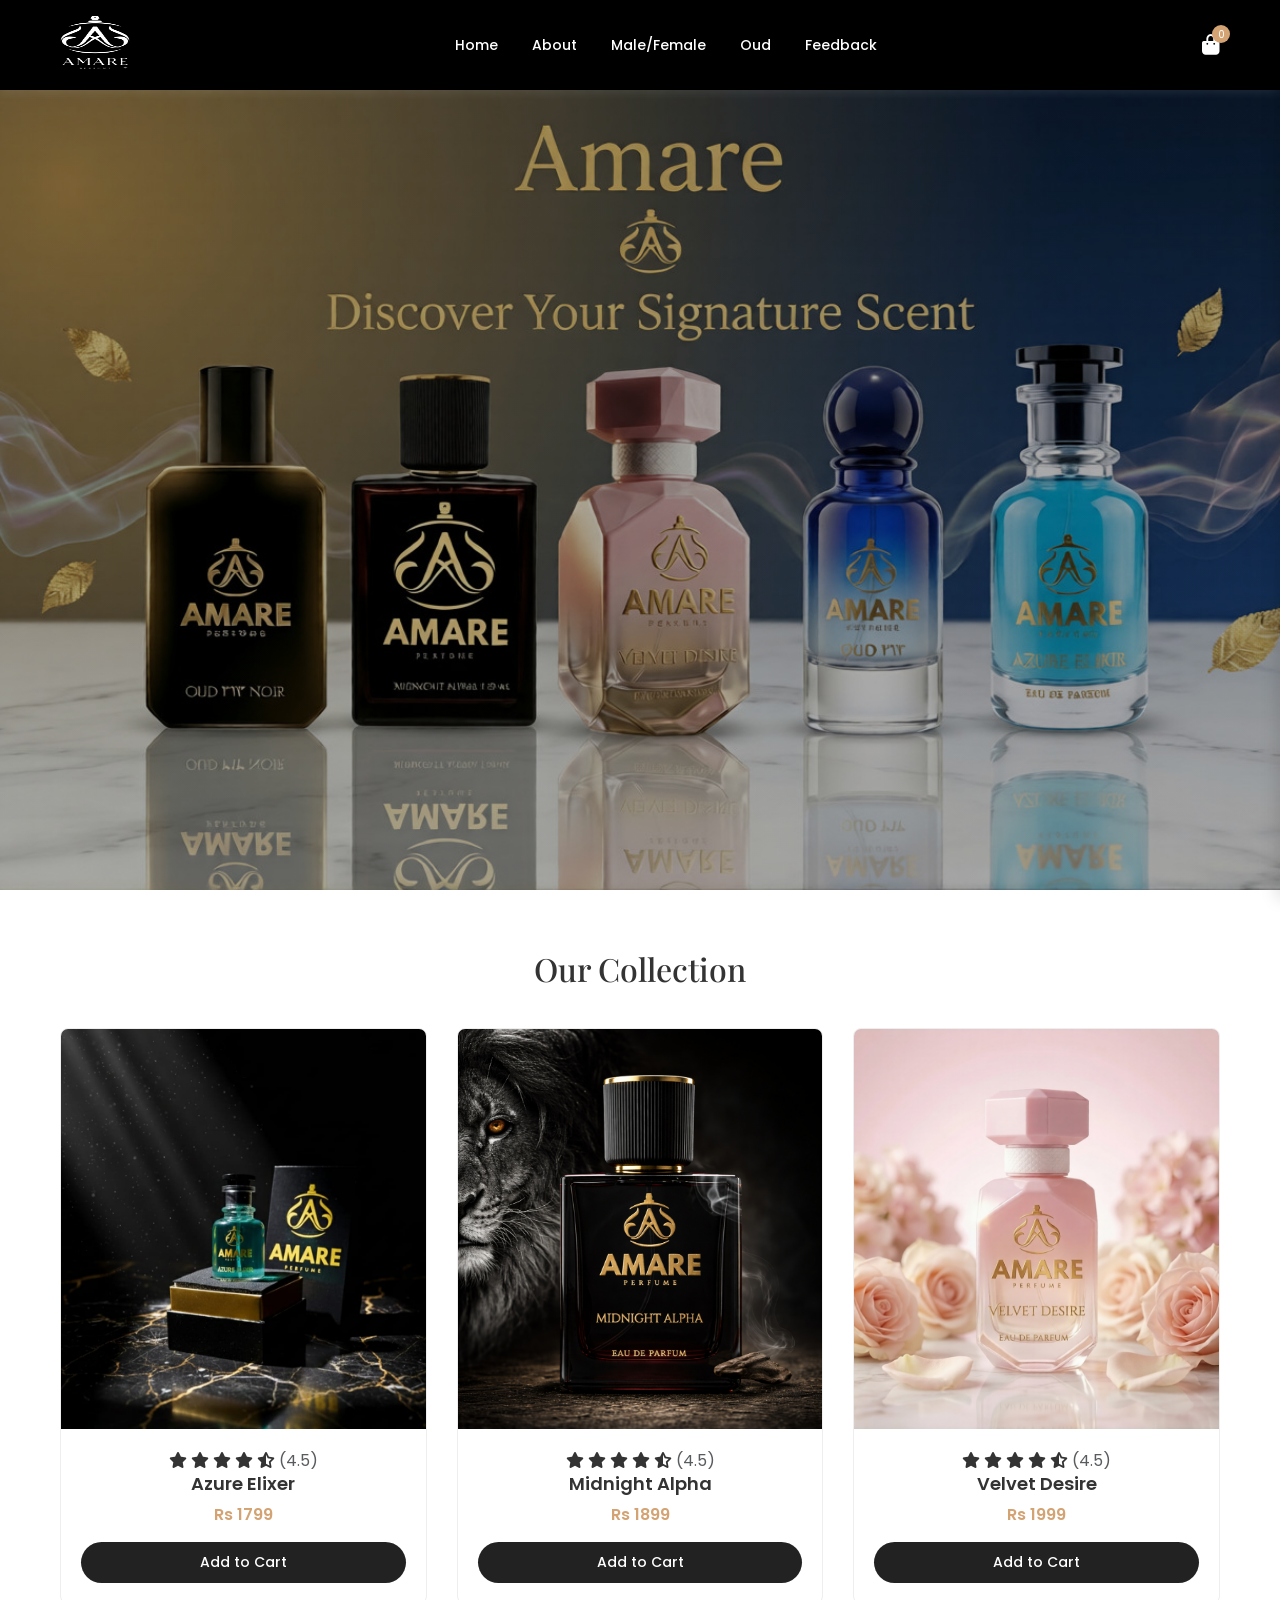
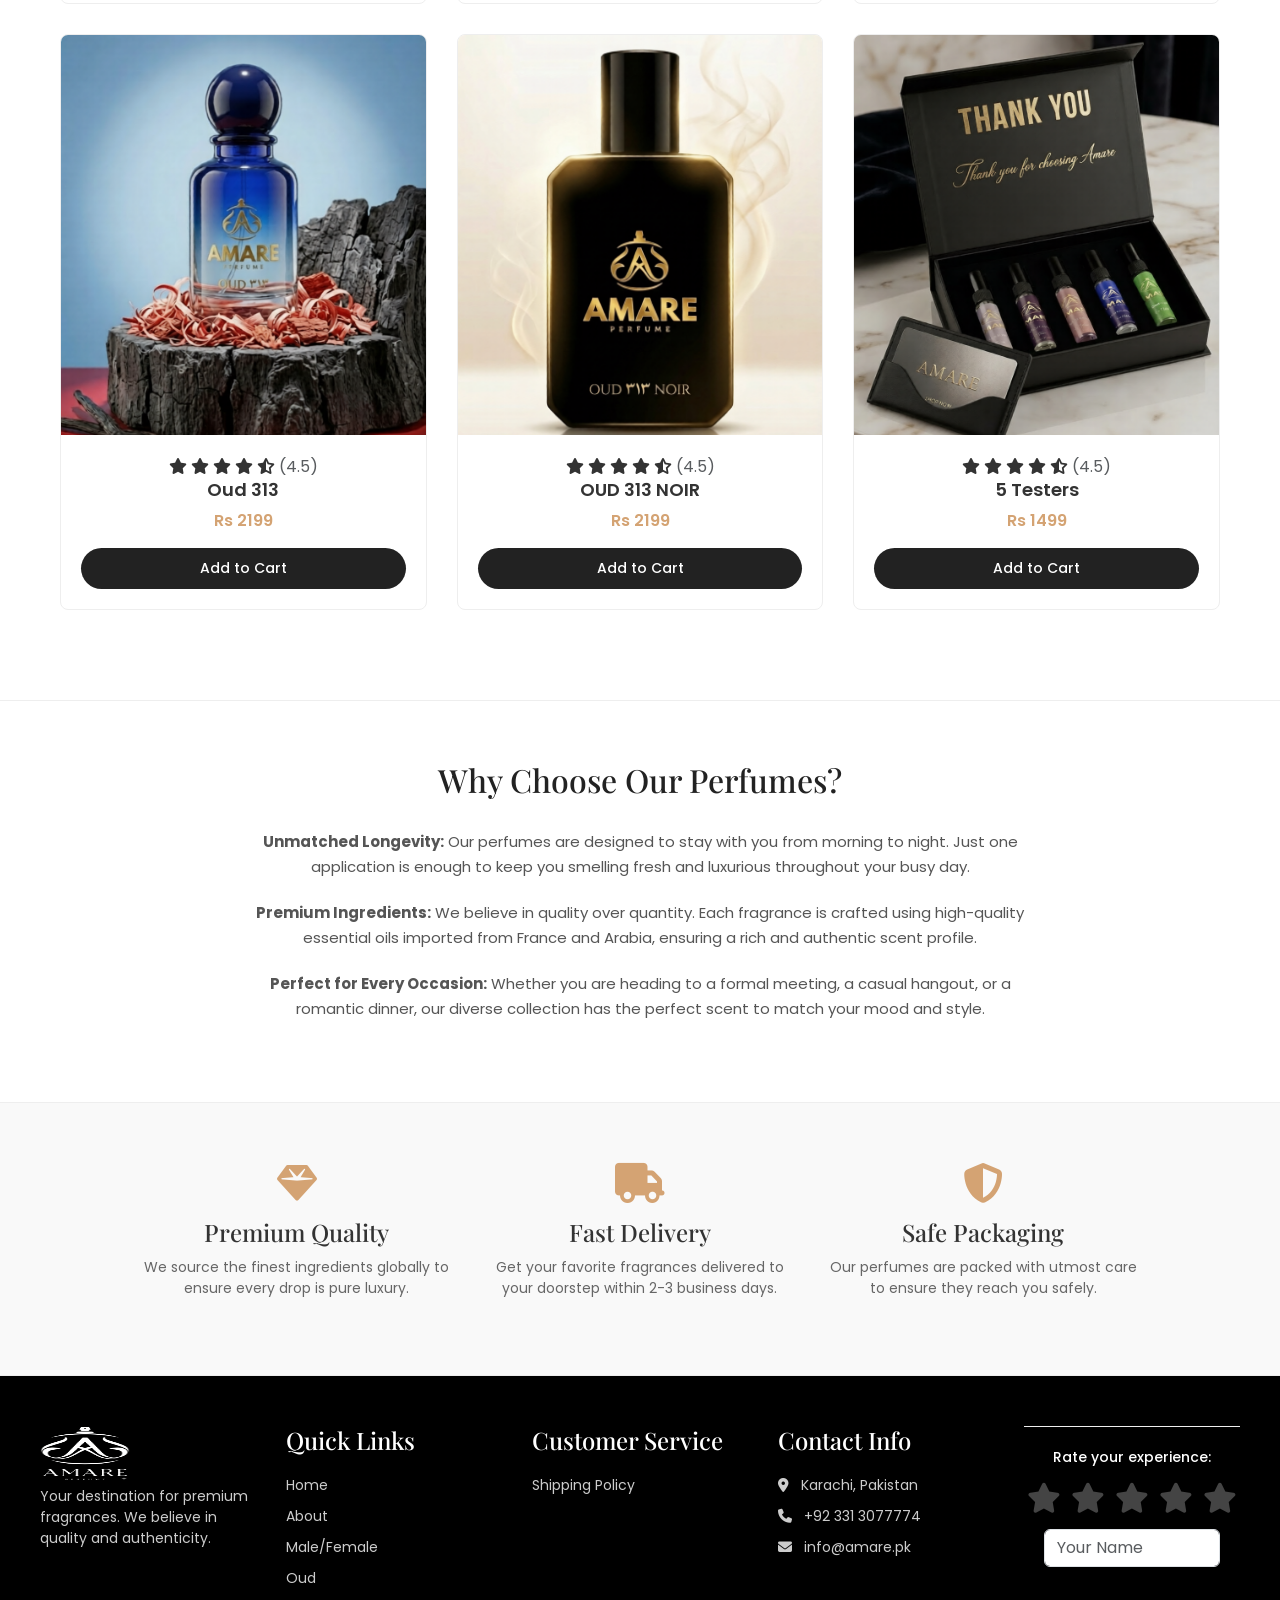
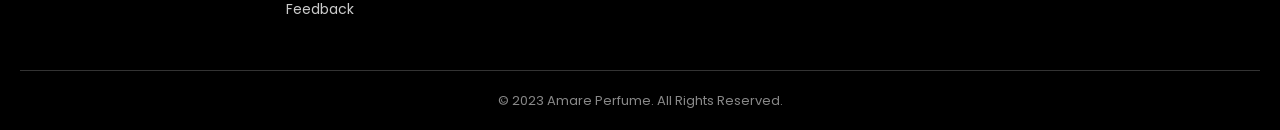
==== commit 3aece882: "files work chnage" ====
--- a/index.html
+++ b/index.html
@@ -1,5 +1,6 @@
 <!DOCTYPE html>
 <html lang="en">
+
 <head>
     <meta charset="UTF-8">
     <meta name="viewport" content="width=device-width, initial-scale=1.0">
@@ -13,21 +14,29 @@
 
     <style>
         /* Basic Reset */
-        * { margin: 0; padding: 0; box-sizing: border-box; }
+        
+        * {
+            margin: 0;
+            padding: 0;
+            box-sizing: border-box;
+        }
+        
         body {
             font-family: 'Poppins', sans-serif;
             background-color: #ffffff;
             color: #333;
         }
-
         /* Header (Black Background, White Text) */
+        
         .header {
-            background: #000; /* Black */
-            box-shadow: 0 2px 10px rgba(255,255,255,0.1);
+            background: #000;
+            /* Black */
+            box-shadow: 0 2px 10px rgba(255, 255, 255, 0.1);
             position: sticky;
             top: 0;
             z-index: 100;
         }
+        
         .header-container {
             max-width: 1200px;
             margin: 0 auto;
@@ -36,56 +45,83 @@
             justify-content: space-between;
             align-items: center;
         }
-        .logo h1 { 
+        
+        .logo h1 {
             font-family: 'Playfair Display', serif;
-            font-size: 28px; 
-            font-weight: 700; 
-            color: #fff; /* White */
-            margin: 0; 
-            cursor: pointer; 
-        }
-        .nav-links a { 
-            text-decoration: none; 
-            color: #fff; /* White */
-            margin: 0 15px; 
-            font-weight: 500; 
+            font-size: 28px;
+            font-weight: 700;
+            color: #fff;
+            /* White */
+            margin: 0;
+            cursor: pointer;
+        }
+        
+        .nav-links a {
+            text-decoration: none;
+            color: #fff;
+            /* White */
+            margin: 0 15px;
+            font-weight: 500;
             font-size: 14px;
             transition: color 0.3s;
         }
-        .nav-links a:hover { color: #d4a373; }
-        
+        
+        .nav-links a:hover {
+            color: #d4a373;
+        }
         /* Cart Icon */
+        
         .cart-icon-btn {
-            background: none; border: none; font-size: 20px; cursor: pointer; position: relative; color: #fff;
-        }
+            background: none;
+            border: none;
+            font-size: 20px;
+            cursor: pointer;
+            position: relative;
+            color: #fff;
+        }
+        
         .cart-count-badge {
-            position: absolute; top: -5px; right: -10px; 
-            background: #d4a373; color: white; 
-            font-size: 10px; width: 18px; height: 18px; 
-            border-radius: 50%; display: flex; align-items: center; justify-content: center;
-        }
-
+            position: absolute;
+            top: -5px;
+            right: -10px;
+            background: #d4a373;
+            color: white;
+            font-size: 10px;
+            width: 18px;
+            height: 18px;
+            border-radius: 50%;
+            display: flex;
+            align-items: center;
+            justify-content: center;
+        }
         /* Hero Section */
+        
         .hero {
-            background: linear-gradient(rgba(0,0,0,0.3), rgba(0,0,0,0.3)), url('img/slider.jpeg') center/cover no-repeat;
-            min-height: 800px; 
-            display: flex; align-items: center; justify-content: center;
-            color: white; text-align: center;
+            background: linear-gradient(rgba(0, 0, 0, 0.3), rgba(0, 0, 0, 0.3)), url('img/slider.jpeg') center/cover no-repeat;
+            min-height: 800px;
+            display: flex;
+            align-items: center;
+            justify-content: center;
+            color: white;
+            text-align: center;
             flex-direction: column;
         }
-        .hero h1 { 
-            font-family: 'Playfair Display', serif; 
-            font-size: 60px; 
-            margin-bottom: 15px; 
-            text-shadow: 2px 2px 4px rgba(0,0,0,0.5);
-        }
-        .hero p { 
-            font-size: 20px; 
-            font-weight: 300; 
+        
+        .hero h1 {
+            font-family: 'Playfair Display', serif;
+            font-size: 60px;
+            margin-bottom: 15px;
+            text-shadow: 2px 2px 4px rgba(0, 0, 0, 0.5);
+        }
+        
+        .hero p {
+            font-size: 20px;
+            font-weight: 300;
             letter-spacing: 2px;
             max-width: 600px;
             margin-bottom: 30px;
         }
+        
         .hero-btn {
             background: #d4a373;
             color: white;
@@ -97,22 +133,27 @@
             transition: 0.3s;
             text-transform: uppercase;
         }
-        .hero-btn:hover { background: #fff; color: #222; }
-
+        
+        .hero-btn:hover {
+            background: #fff;
+            color: #222;
+        }
         /* Products Section */
-        .products-section { 
-            padding: 60px 20px; 
-            max-width: 1200px; 
-            margin: 0 auto; 
-        }
+        
+        .products-section {
+            padding: 60px 20px;
+            max-width: 1200px;
+            margin: 0 auto;
+        }
+        
         .section-title {
-            text-align: center; 
+            text-align: center;
             font-family: 'Playfair Display', serif;
             margin-bottom: 40px;
             font-size: 32px;
         }
-
         /* Product Grid Layouts */
+        
         .product-row {
             display: flex;
             justify-content: center;
@@ -120,7 +161,7 @@
             margin-bottom: 30px;
             flex-wrap: wrap;
         }
-
+        
         .product-card {
             background: #fff;
             border: 1px solid #eee;
@@ -129,90 +170,117 @@
             transition: transform 0.3s, box-shadow 0.3s;
             display: flex;
             flex-direction: column;
-            width: 100%; 
-        }
-
+            width: 100%;
+        }
         /* Desktop Layout Logic */
+        
         @media (min-width: 768px) {
             /* Row 1: 3 Cards */
             .row-3-cards .product-card {
                 width: calc(33.333% - 20px);
             }
-            
             /* Row 2: 2 Cards */
             .row-2-cards .product-card {
                 width: calc(50% - 15px);
             }
         }
-
-        .product-card:hover { 
-            transform: translateY(-5px); 
-            box-shadow: 0 10px 20px rgba(0,0,0,0.1); 
-        }
-        
-        .product-img { 
-            height: 400px; 
-            overflow: hidden; 
+        
+        .product-card:hover {
+            transform: translateY(-5px);
+            box-shadow: 0 10px 20px rgba(0, 0, 0, 0.1);
+        }
+        
+        .product-img {
+            height: 400px;
+            overflow: hidden;
             position: relative;
         }
-        .product-img img { 
-            width: 100%; 
-            height: 100%; 
-            object-fit: cover; 
+        
+        .product-img img {
+            width: 100%;
+            height: 100%;
+            object-fit: cover;
             transition: transform 0.5s;
         }
-        .product-card:hover .product-img img { transform: scale(1.05); }
-
-        .product-info { 
-            padding: 20px; 
-            text-align: center; 
+        
+        .product-card:hover .product-img img {
+            transform: scale(1.05);
+        }
+        
+        .product-info {
+            padding: 20px;
+            text-align: center;
             flex-grow: 1;
             display: flex;
             flex-direction: column;
             justify-content: space-between;
         }
-        .product-info h3 { font-size: 18px; margin-bottom: 8px; font-weight: 600; }
-        .price { color: #d4a373; font-weight: 600; font-size: 16px; margin-bottom: 15px; display: block; }
+        
+        .product-info h3 {
+            font-size: 18px;
+            margin-bottom: 8px;
+            font-weight: 600;
+        }
+        
+        .price {
+            color: #d4a373;
+            font-weight: 600;
+            font-size: 16px;
+            margin-bottom: 15px;
+            display: block;
+        }
         
         .add-btn {
-            background: #222; color: white; border: none;
-            padding: 10px 20px; border-radius: 50px;
-            font-weight: 500; cursor: pointer; transition: 0.3s;
+            background: #222;
+            color: white;
+            border: none;
+            padding: 10px 20px;
+            border-radius: 50px;
+            font-weight: 500;
+            cursor: pointer;
+            transition: 0.3s;
             font-size: 14px;
         }
-        .add-btn:hover { background: #d4a373; }
-
+        
+        .add-btn:hover {
+            background: #d4a373;
+        }
         /* Text Section Below Products */
+        
         .about-section {
             background-color: #fff;
             padding: 60px 20px;
             text-align: center;
             border-top: 1px solid #eee;
         }
+        
         .about-content {
             max-width: 800px;
             margin: 0 auto;
         }
+        
         .about-content h2 {
             font-family: 'Playfair Display', serif;
             margin-bottom: 30px;
             font-size: 32px;
             color: #222;
         }
+        
         .about-text-block {
             margin-bottom: 20px;
             font-size: 15px;
             color: #555;
             line-height: 1.7;
         }
-
         /* Feature Section */
+        
         .features-section {
             padding: 60px 20px;
             background: #f9f9f9;
             border-top: 1px solid #eee;
             border-bottom: 1px solid #eee;
         }
+        
         .features-grid {
             max-width: 1000px;
             margin: 0 auto;
@@ -221,26 +289,31 @@
             gap: 30px;
             text-align: center;
         }
+        
         .feature-box i {
             font-size: 40px;
             color: #d4a373;
             margin-bottom: 15px;
         }
+        
         .feature-box h4 {
             font-family: 'Playfair Display', serif;
             margin-bottom: 10px;
         }
+        
         .feature-box p {
             color: #666;
             font-size: 14px;
         }
-
         /* Footer (Black Background, White Text) */
+        
         .footer {
-            background-color: #000; /* Black */
+            background-color: #000;
+            /* Black */
             color: #fff;
             padding: 50px 20px 20px;
         }
+        
         .footer-container {
             max-width: 1200px;
             margin: 0 auto;
@@ -248,20 +321,29 @@
             grid-template-columns: repeat(auto-fit, minmax(200px, 1fr));
             gap: 30px;
         }
+        
         .footer-col h4 {
             font-family: 'Playfair Display', serif;
             margin-bottom: 20px;
-            color: #fff; /* White */
-        }
-        .footer-col p, .footer-col a {
-            color: #ccc; /* Light Grey for readability */
+            color: #fff;
+            /* White */
+        }
+        
+        .footer-col p,
+        .footer-col a {
+            color: #ccc;
+            /* Light Grey for readability */
             font-size: 14px;
             text-decoration: none;
             display: block;
             margin-bottom: 10px;
             transition: color 0.3s;
         }
-        .footer-col a:hover { color: #d4a373; }
+        
+        .footer-col a:hover {
+            color: #d4a373;
+        }
+        
         .footer-bottom {
             text-align: center;
             margin-top: 40px;
@@ -270,9 +352,11 @@
             font-size: 13px;
             color: #888;
         }
+        
         .social-icons a {
             display: inline-block;
-            width: 35px; height: 35px;
+            width: 35px;
+            height: 35px;
             line-height: 35px;
             text-align: center;
             border: 1px solid #444;
@@ -281,133 +365,273 @@
             margin-right: 5px;
             transition: 0.3s;
         }
+        
         .social-icons a:hover {
             background: #d4a373;
             border-color: #d4a373;
             color: #fff;
         }
-
         /* Sidebar Cart */
+        
         .cart-sidebar {
-            position: fixed; top: 0; right: -400px;
-            width: 400px; height: 100vh;
-            background: white; z-index: 1050;
-            box-shadow: -5px 0 15px rgba(0,0,0,0.1);
+            position: fixed;
+            top: 0;
+            right: -400px;
+            width: 400px;
+            height: 100vh;
+            background: white;
+            z-index: 1050;
+            box-shadow: -5px 0 15px rgba(0, 0, 0, 0.1);
             transition: right 0.4s ease;
-            display: flex; flex-direction: column;
-        }
-        .cart-sidebar.open { right: 0; }
+            display: flex;
+            flex-direction: column;
+        }
+        
+        .cart-sidebar.open {
+            right: 0;
+        }
+        
         .overlay {
-            position: fixed; top: 0; left: 0; width: 100%; height: 100%;
-            background: rgba(0,0,0,0.5); z-index: 1040;
+            position: fixed;
+            top: 0;
+            left: 0;
+            width: 100%;
+            height: 100%;
+            background: rgba(0, 0, 0, 0.5);
+            z-index: 1040;
             display: none;
         }
-        .overlay.show { display: block; }
-        
+        
+        .overlay.show {
+            display: block;
+        }
         /* Cart Internal CSS */
-        .cart-header { padding: 20px; border-bottom: 1px solid #eee; display: flex; justify-content: space-between; align-items: center; }
-        .close-btn { background: none; border: none; font-size: 24px; cursor: pointer; }
-        .cart-body { flex: 1; overflow-y: auto; padding: 20px; }
-        .cart-footer { padding: 20px; border-top: 1px solid #eee; background: #fff; }
-        .cart-item { display: flex; align-items: center; padding: 10px 0; border-bottom: 1px solid #f0f0f0; }
-        .cart-item img { width: 60px; height: 60px; object-fit: cover; border-radius: 8px; margin-right: 15px; }
-        .item-details { flex: 1; }
-        .item-details h6 { margin: 0 0 5px; font-size: 14px; }
-        .item-details p { margin: 0; color: #d4a373; font-weight: 600; font-size: 14px; }
-        .qty-controls { display: flex; align-items: center; border: 1px solid #ddd; border-radius: 20px; padding: 2px 5px; margin-top: 5px; width: fit-content; }
-        .qty-btn { background: none; border: none; width: 25px; font-weight: bold; cursor: pointer; }
-        .remove-item { background: none; border: none; color: #ddd; cursor: pointer; font-size: 16px; }
-        .remove-item:hover { color: red; }
-
+        
+        .cart-header {
+            padding: 20px;
+            border-bottom: 1px solid #eee;
+            display: flex;
+            justify-content: space-between;
+            align-items: center;
+        }
+        
+        .close-btn {
+            background: none;
+            border: none;
+            font-size: 24px;
+            cursor: pointer;
+        }
+        
+        .cart-body {
+            flex: 1;
+            overflow-y: auto;
+            padding: 20px;
+        }
+        
+        .cart-footer {
+            padding: 20px;
+            border-top: 1px solid #eee;
+            background: #fff;
+        }
+        
+        .cart-item {
+            display: flex;
+            align-items: center;
+            padding: 10px 0;
+            border-bottom: 1px solid #f0f0f0;
+        }
+        
+        .cart-item img {
+            width: 60px;
+            height: 60px;
+            object-fit: cover;
+            border-radius: 8px;
+            margin-right: 15px;
+        }
+        
+        .item-details {
+            flex: 1;
+        }
+        
+        .item-details h6 {
+            margin: 0 0 5px;
+            font-size: 14px;
+        }
+        
+        .item-details p {
+            margin: 0;
+            color: #d4a373;
+            font-weight: 600;
+            font-size: 14px;
+        }
+        
+        .qty-controls {
+            display: flex;
+            align-items: center;
+            border: 1px solid #ddd;
+            border-radius: 20px;
+            padding: 2px 5px;
+            margin-top: 5px;
+            width: fit-content;
+        }
+        
+        .qty-btn {
+            background: none;
+            border: none;
+            width: 25px;
+            font-weight: bold;
+            cursor: pointer;
+        }
+        
+        .remove-item {
+            background: none;
+            border: none;
+            color: #ddd;
+            cursor: pointer;
+            font-size: 16px;
+        }
+        
+        .remove-item:hover {
+            color: red;
+        }
+        
         @media (max-width: 768px) {
-            .cart-sidebar { width: 100%; right: -100%; }
-            .hero { min-height: 400px; }
-            .hero h1 { font-size: 36px; }
-        }
-
-
-        *{
-    margin:0;
-    padding:0;
-    box-sizing:border-box;
-    font-family: 'Poppins', sans-serif;
-}
-
-body{
-    background:#fff;
-}
-
-/* NAVBAR */
-.navbar{
-    width:100%;
-    background:#000;
-    padding: 12px 40px;
-    position: sticky;
-    top:0;
-    z-index:999;
-}
-
-.nav-container{
-    display:flex;
-    justify-content:space-between;
-    align-items:center;
-}
-
-/* Logo */
-.logo img{
-    height:55px;
-}
-
-/* Menu Links */
-.nav-links{
-    list-style:none;
-    display:flex;
-    gap:40px;
-}
-
-.nav-links li a{
-    color:#fff;
-    text-decoration:none;
-    font-size:18px;
-    font-weight:500;
-    transition:0.3s;
-}
-
-.nav-links li a:hover{
-    color:#d4af37; /* gold hover */
-}
-
-/* Cart */
-.cart{
-    position:relative;
-    color:#fff;
-    font-size:22px;
-    cursor:pointer;
-}
-
-.cart-count{
-    position:absolute;
-    top:-8px;
-    right:-10px;
-    background:#d4af37;
-    color:#000;
-    font-size:12px;
-    padding:2px 6px;
-    border-radius:50%;
-    font-weight:600;
-}
-
-/* Responsive */
-@media(max-width:900px){
-    .nav-links{
-        display:none;
-    }
-}
-.logo img{
-margin-bottom: 5px;
-}
+            .cart-sidebar {
+                width: 100%;
+                right: -100%;
+            }
+            .hero {
+                min-height: 400px;
+            }
+            .hero h1 {
+                font-size: 36px;
+            }
+        }
+        
+        * {
+            margin: 0;
+            padding: 0;
+            box-sizing: border-box;
+            font-family: 'Poppins', sans-serif;
+        }
+        
+        body {
+            background: #fff;
+        }
+        /* NAVBAR */
+        
+        .navbar {
+            width: 100%;
+            background: #000;
+            padding: 12px 40px;
+            position: sticky;
+            top: 0;
+            z-index: 999;
+        }
+        
+        .nav-container {
+            display: flex;
+            justify-content: space-between;
+            align-items: center;
+        }
+        /* Logo */
+        
+        .logo img {
+            height: 55px;
+        }
+        /* Menu Links */
+        
+        .nav-links {
+            list-style: none;
+            display: flex;
+            gap: 40px;
+        }
+        
+        .nav-links li a {
+            color: #fff;
+            text-decoration: none;
+            font-size: 18px;
+            font-weight: 500;
+            transition: 0.3s;
+        }
+        
+        .nav-links li a:hover {
+            color: #d4af37;
+            /* gold hover */
+        }
+        /* Cart */
+        
+        .cart {
+            position: relative;
+            color: #fff;
+            font-size: 22px;
+            cursor: pointer;
+        }
+        
+        .cart-count {
+            position: absolute;
+            top: -8px;
+            right: -10px;
+            background: #d4af37;
+            color: #000;
+            font-size: 12px;
+            padding: 2px 6px;
+            border-radius: 50%;
+            font-weight: 600;
+        }
+        /* Responsive */
+        
+        @media(max-width:900px) {
+            .nav-links {
+                display: none;
+            }
+        }
+        
+        .logo img {
+            margin-bottom: 5px;
+        }
+        /* Footer Star Rating Fix */
+        
+        .star-rating {
+            display: flex !important;
+            /* Force horizontal alignment */
+            flex-direction: row-reverse !important;
+            /* Star logic fix */
+            justify-content: center;
+            gap: 10px;
+            margin: 15px 0;
+        }
+        
+        .star-rating label {
+            font-size: 30px;
+            /* Size barhane ke liye */
+            color: #444;
+            /* Empty star color */
+            cursor: pointer;
+            transition: color 0.2s ease-in-out;
+            display: inline-block;
+        }
+        /* Hover aur Checked states */
+        
+        .star-rating input:checked~label,
+        .star-rating label:hover,
+        .star-rating label:hover~label {
+            color: #ffc107 !important;
+            /* Professional Gold Color */
+        }
+        /* Hidden inputs */
+        
+        .star-rating input {
+            display: none;
+        }
+        
+        .cart-footer {
+            padding: 20px;
+            background-color: #ffffff00;
+        }
     </style>
 </head>
+
 <body>
 
     <!-- Overlay -->
@@ -455,6 +679,14 @@
                 </div>
                 <div class="product-info">
                     <div>
+                        <div class="rating">
+                            <i class="fas fa-star"></i>
+                            <i class="fas fa-star"></i>
+                            <i class="fas fa-star"></i>
+                            <i class="fas fa-star"></i>
+                            <i class="fas fa-star-half-alt"></i>
+                            <span class="text-muted">(4.5)</span>
+                        </div>
                         <h3>Azure Elixer</h3>
                         <span class="price">Rs 1799</span>
                     </div>
@@ -469,6 +701,14 @@
                 </div>
                 <div class="product-info">
                     <div>
+                        <div class="rating">
+                            <i class="fas fa-star"></i>
+                            <i class="fas fa-star"></i>
+                            <i class="fas fa-star"></i>
+                            <i class="fas fa-star"></i>
+                            <i class="fas fa-star-half-alt"></i>
+                            <span class="text-muted">(4.5)</span>
+                        </div>
                         <h3>Midnight Alpha</h3>
                         <span class="price">Rs 1899</span>
                     </div>
@@ -483,7 +723,15 @@
                 </div>
                 <div class="product-info">
                     <div>
-                        <h3>Velvet Desire</h3> 
+                        <div class="rating">
+                            <i class="fas fa-star"></i>
+                            <i class="fas fa-star"></i>
+                            <i class="fas fa-star"></i>
+                            <i class="fas fa-star"></i>
+                            <i class="fas fa-star-half-alt"></i>
+                            <span class="text-muted">(4.5)</span>
+                        </div>
+                        <h3>Velvet Desire</h3>
                         <span class="price">Rs 1999</span>
                     </div>
                     <button class="add-btn" onclick="addToCart('Velvet Desire', 1999, 'img/Velvet.png')">Add to Cart</button>
@@ -500,6 +748,14 @@
                 </div>
                 <div class="product-info">
                     <div>
+                        <div class="rating">
+                            <i class="fas fa-star"></i>
+                            <i class="fas fa-star"></i>
+                            <i class="fas fa-star"></i>
+                            <i class="fas fa-star"></i>
+                            <i class="fas fa-star-half-alt"></i>
+                            <span class="text-muted">(4.5)</span>
+                        </div>
                         <h3>Oud 313</h3>
                         <span class="price">Rs 2199</span>
                     </div>
@@ -514,6 +770,14 @@
                 </div>
                 <div class="product-info">
                     <div>
+                        <div class="rating">
+                            <i class="fas fa-star"></i>
+                            <i class="fas fa-star"></i>
+                            <i class="fas fa-star"></i>
+                            <i class="fas fa-star"></i>
+                            <i class="fas fa-star-half-alt"></i>
+                            <span class="text-muted">(4.5)</span>
+                        </div>
                         <h3>OUD 313 NOIR</h3>
                         <span class="price">Rs 2199</span>
                     </div>
@@ -528,6 +792,14 @@
                 </div>
                 <div class="product-info">
                     <div>
+                        <div class="rating">
+                            <i class="fas fa-star"></i>
+                            <i class="fas fa-star"></i>
+                            <i class="fas fa-star"></i>
+                            <i class="fas fa-star"></i>
+                            <i class="fas fa-star-half-alt"></i>
+                            <span class="text-muted">(4.5)</span>
+                        </div>
                         <h3>5 Testers</h3>
                         <span class="price">Rs 1499</span>
                     </div>
@@ -542,11 +814,11 @@
     <section class="about-section">
         <div class="about-content">
             <h2>Why Choose Our Perfumes?</h2>
-            
+
             <p class="about-text-block">
                 <strong>Unmatched Longevity:</strong> Our perfumes are designed to stay with you from morning to night. Just one application is enough to keep you smelling fresh and luxurious throughout your busy day.
             </p>
-            
+
             <p class="about-text-block">
                 <strong>Premium Ingredients:</strong> We believe in quality over quantity. Each fragrance is crafted using high-quality essential oils imported from France and Arabia, ensuring a rich and authentic scent profile.
             </p>
@@ -582,11 +854,11 @@
     <footer class="footer">
         <div class="footer-container">
             <div class="footer-col">
-                       <div class="logo" ><img src="img/logo2.png" alt="" width="90px" height="90px" ></div>
+                <div class="logo"><img src="img/logo2.png" alt="" width="90px" height="90px"></div>
 
                 <p>Your destination for premium fragrances. We believe in quality and authenticity.</p>
                 <div class="social-icons mt-3">
-                    
+
                 </div>
             </div>
             <div class="footer-col">
@@ -606,6 +878,28 @@
                 <p><i class="fas fa-map-marker-alt me-2"></i> Karachi, Pakistan</p>
                 <p><i class="fas fa-phone me-2"></i> +92 331 3077774</p>
                 <p><i class="fas fa-envelope me-2"></i> info@amare.pk</p>
+            </div>
+            <div class="cart-footer">
+                <div class="mb-3 text-center">
+                    <p class="mb-1" style="font-size: 14px; font-weight: 500;">Rate your experience:</p>
+                    <div class="star-rating">
+                        <input type="radio" id="5-stars" name="rating" value="5">
+                        <label for="5-stars" class="fas fa-star"></label>
+
+                        <input type="radio" id="4-stars" name="rating" value="4">
+                        <label for="4-stars" class="fas fa-star"></label>
+
+                        <input type="radio" id="3-stars" name="rating" value="3">
+                        <label for="3-stars" class="fas fa-star"></label>
+
+                        <input type="radio" id="2-stars" name="rating" value="2">
+                        <label for="2-stars" class="fas fa-star"></label>
+
+                        <input type="radio" id="1-star" name="rating" value="1">
+                        <label for="1-star" class="fas fa-star"></label>
+                    </div>
+                </div>
+                <input type="text" id="cust-name" class="form-control mb-2" placeholder="Your Name" required>
             </div>
         </div>
         <div class="footer-bottom">
@@ -656,7 +950,12 @@
             if (existingItem) {
                 existingItem.quantity++;
             } else {
-                cart.push({ name, price, img, quantity: 1 });
+                cart.push({
+                    name,
+                    price,
+                    img,
+                    quantity: 1
+                });
             }
             saveCart();
             updateCartUI();
@@ -715,8 +1014,14 @@
         function orderAll() {
             const name = document.getElementById("cust-name").value.trim();
             const addr = document.getElementById("cust-addr").value.trim();
-            if (!name || !addr) { alert("Please enter Name and Address!"); return; }
-            if (cart.length === 0) { alert("Cart is empty!"); return; }
+            if (!name || !addr) {
+                alert("Please enter Name and Address!");
+                return;
+            }
+            if (cart.length === 0) {
+                alert("Cart is empty!");
+                return;
+            }
 
             let msg = `*New Order!* 🛍️%0A--------------------------%0A*Name:* ${encodeURIComponent(name)}%0A*Address:* ${encodeURIComponent(addr)}%0A--------------------------%0A`;
             let totalAmount = 0;
@@ -727,7 +1032,7 @@
             msg += `*Total Amount:* Rs ${totalAmount}`;
 
             window.open(`https://wa.me/923313077774?text=${msg}`, '_blank');
-            
+
             cart = [];
             saveCart();
             updateCartUI();
@@ -735,6 +1040,51 @@
             document.getElementById("cust-addr").value = "";
             toggleCart();
         }
+
+
+        function orderAll() {
+            const name = document.getElementById("cust-name").value.trim();
+            const addr = document.getElementById("cust-addr").value.trim();
+
+            // Rating pick karne ka code
+            const ratingElement = document.querySelector('input[name="rating"]:checked');
+            const ratingValue = ratingElement ? ratingElement.value : "Not Rated";
+
+            if (!name || !addr) {
+                alert("Please enter Name and Address!");
+                return;
+            }
+            if (cart.length === 0) {
+                alert("Cart is empty!");
+                return;
+            }
+
+            let msg = `*New Order!* 🛍️%0A`;
+            msg += `--------------------------%0A`;
+            msg += `*Name:* ${encodeURIComponent(name)}%0A`;
+            msg += `*Address:* ${encodeURIComponent(addr)}%0A`;
+            msg += `*Rating:* ${ratingValue} Stars ⭐%0A`; // WhatsApp msg mein rating
+            msg += `--------------------------%0A`;
+
+            let totalAmount = 0;
+            cart.forEach(item => {
+                msg += `*Product:* ${encodeURIComponent(item.name)}%0A*Qty:* ${item.quantity}%0A*Price:* Rs ${item.price * item.quantity}%0A--------------------------%0A`;
+                totalAmount += item.price * item.quantity;
+            });
+            msg += `*Total Amount:* Rs ${totalAmount}`;
+
+            window.open(`https://wa.me/923313077774?text=${msg}`, '_blank');
+
+            // Reset Cart
+            cart = [];
+            saveCart();
+            updateCartUI();
+            document.getElementById("cust-name").value = "";
+            document.getElementById("cust-addr").value = "";
+            if (ratingElement) ratingElement.checked = false; // Reset Rating
+            toggleCart();
+        }
     </script>
 </body>
-</html>
+
+</html>
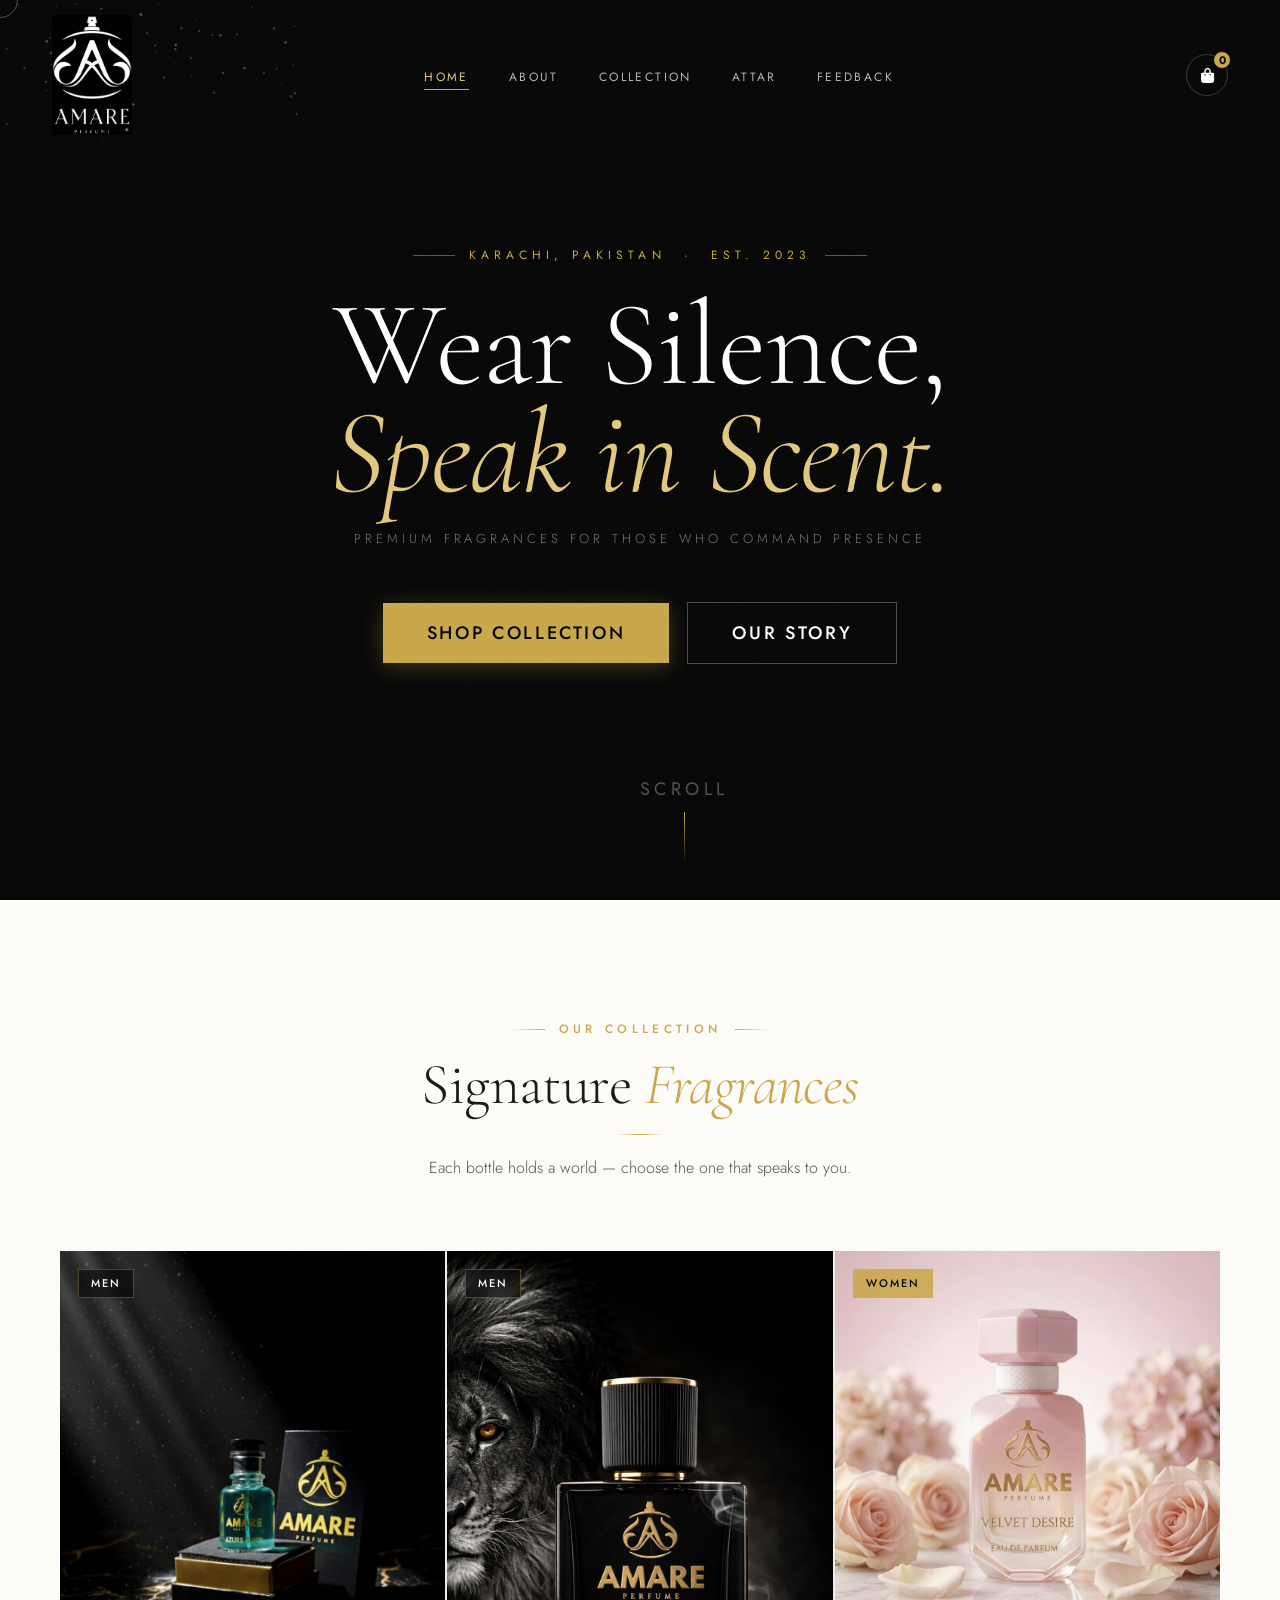
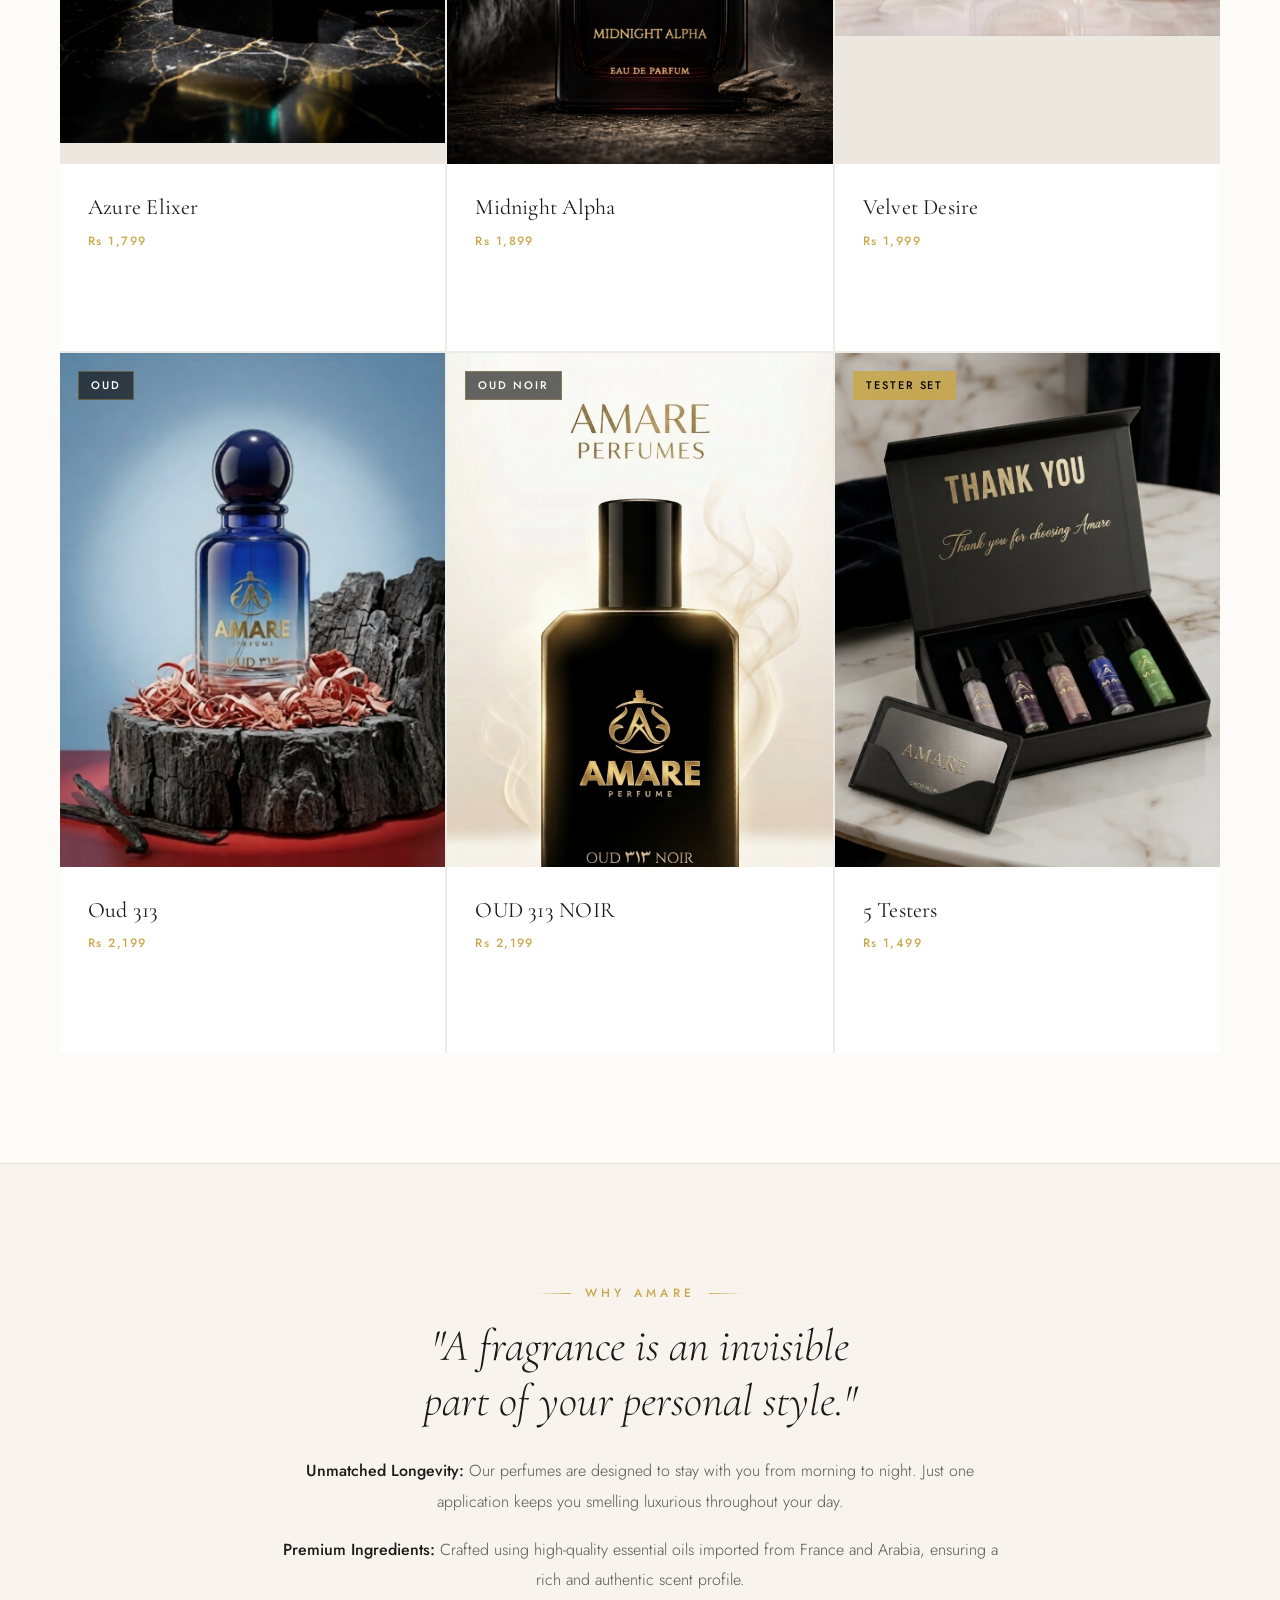
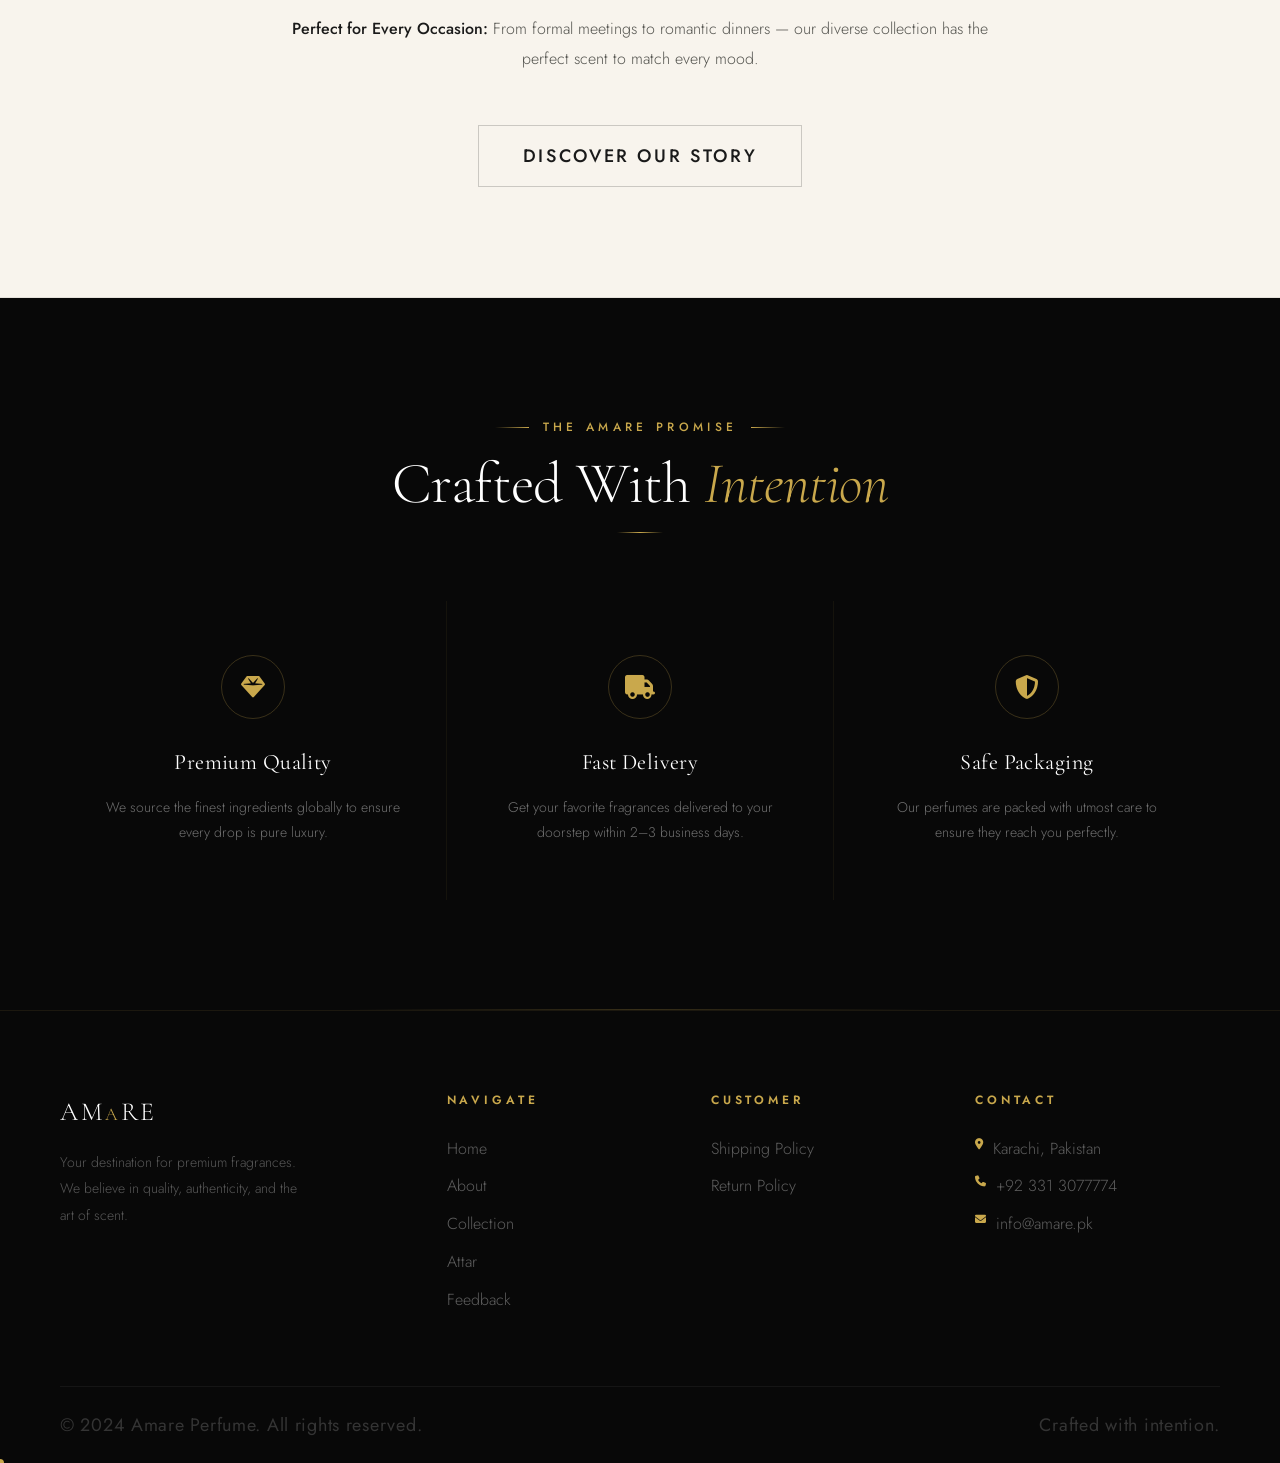
==== commit b88231b8: "changes" ====
--- a/index.html
+++ b/index.html
@@ -1,1090 +1,330 @@
 <!DOCTYPE html>
 <html lang="en">
-
 <head>
-    <meta charset="UTF-8">
-    <meta name="viewport" content="width=device-width, initial-scale=1.0">
-    <title>Amare Perfume Store</title>
-    <!-- Bootstrap CSS -->
-    <link href="https://cdn.jsdelivr.net/npm/bootstrap@5.3.2/dist/css/bootstrap.min.css" rel="stylesheet">
-    <!-- Font Awesome -->
-    <link rel="stylesheet" href="https://cdnjs.cloudflare.com/ajax/libs/font-awesome/6.4.0/css/all.min.css">
-    <!-- Google Font -->
-    <link href="https://fonts.googleapis.com/css2?family=Playfair+Display:wght@400;500;600;700&family=Poppins:wght@300;400;500;600&display=swap" rel="stylesheet">
-
-    <style>
-        /* Basic Reset */
-        
-        * {
-            margin: 0;
-            padding: 0;
-            box-sizing: border-box;
-        }
-        
-        body {
-            font-family: 'Poppins', sans-serif;
-            background-color: #ffffff;
-            color: #333;
-        }
-        /* Header (Black Background, White Text) */
-        
-        .header {
-            background: #000;
-            /* Black */
-            box-shadow: 0 2px 10px rgba(255, 255, 255, 0.1);
-            position: sticky;
-            top: 0;
-            z-index: 100;
-        }
-        
-        .header-container {
-            max-width: 1200px;
-            margin: 0 auto;
-            padding: 15px 20px;
-            display: flex;
-            justify-content: space-between;
-            align-items: center;
-        }
-        
-        .logo h1 {
-            font-family: 'Playfair Display', serif;
-            font-size: 28px;
-            font-weight: 700;
-            color: #fff;
-            /* White */
-            margin: 0;
-            cursor: pointer;
-        }
-        
-        .nav-links a {
-            text-decoration: none;
-            color: #fff;
-            /* White */
-            margin: 0 15px;
-            font-weight: 500;
-            font-size: 14px;
-            transition: color 0.3s;
-        }
-        
-        .nav-links a:hover {
-            color: #d4a373;
-        }
-        /* Cart Icon */
-        
-        .cart-icon-btn {
-            background: none;
-            border: none;
-            font-size: 20px;
-            cursor: pointer;
-            position: relative;
-            color: #fff;
-        }
-        
-        .cart-count-badge {
-            position: absolute;
-            top: -5px;
-            right: -10px;
-            background: #d4a373;
-            color: white;
-            font-size: 10px;
-            width: 18px;
-            height: 18px;
-            border-radius: 50%;
-            display: flex;
-            align-items: center;
-            justify-content: center;
-        }
-        /* Hero Section */
-        
-        .hero {
-            background: linear-gradient(rgba(0, 0, 0, 0.3), rgba(0, 0, 0, 0.3)), url('img/slider.jpeg') center/cover no-repeat;
-            min-height: 800px;
-            display: flex;
-            align-items: center;
-            justify-content: center;
-            color: white;
-            text-align: center;
-            flex-direction: column;
-        }
-        
-        .hero h1 {
-            font-family: 'Playfair Display', serif;
-            font-size: 60px;
-            margin-bottom: 15px;
-            text-shadow: 2px 2px 4px rgba(0, 0, 0, 0.5);
-        }
-        
-        .hero p {
-            font-size: 20px;
-            font-weight: 300;
-            letter-spacing: 2px;
-            max-width: 600px;
-            margin-bottom: 30px;
-        }
-        
-        .hero-btn {
-            background: #d4a373;
-            color: white;
-            padding: 15px 40px;
-            border: none;
-            font-size: 16px;
-            letter-spacing: 1px;
-            cursor: pointer;
-            transition: 0.3s;
-            text-transform: uppercase;
-        }
-        
-        .hero-btn:hover {
-            background: #fff;
-            color: #222;
-        }
-        /* Products Section */
-        
-        .products-section {
-            padding: 60px 20px;
-            max-width: 1200px;
-            margin: 0 auto;
-        }
-        
-        .section-title {
-            text-align: center;
-            font-family: 'Playfair Display', serif;
-            margin-bottom: 40px;
-            font-size: 32px;
-        }
-        /* Product Grid Layouts */
-        
-        .product-row {
-            display: flex;
-            justify-content: center;
-            gap: 30px;
-            margin-bottom: 30px;
-            flex-wrap: wrap;
-        }
-        
-        .product-card {
-            background: #fff;
-            border: 1px solid #eee;
-            border-radius: 8px;
-            overflow: hidden;
-            transition: transform 0.3s, box-shadow 0.3s;
-            display: flex;
-            flex-direction: column;
-            width: 100%;
-        }
-        /* Desktop Layout Logic */
-        
-        @media (min-width: 768px) {
-            /* Row 1: 3 Cards */
-            .row-3-cards .product-card {
-                width: calc(33.333% - 20px);
-            }
-            /* Row 2: 2 Cards */
-            .row-2-cards .product-card {
-                width: calc(50% - 15px);
-            }
-        }
-        
-        .product-card:hover {
-            transform: translateY(-5px);
-            box-shadow: 0 10px 20px rgba(0, 0, 0, 0.1);
-        }
-        
-        .product-img {
-            height: 400px;
-            overflow: hidden;
-            position: relative;
-        }
-        
-        .product-img img {
-            width: 100%;
-            height: 100%;
-            object-fit: cover;
-            transition: transform 0.5s;
-        }
-        
-        .product-card:hover .product-img img {
-            transform: scale(1.05);
-        }
-        
-        .product-info {
-            padding: 20px;
-            text-align: center;
-            flex-grow: 1;
-            display: flex;
-            flex-direction: column;
-            justify-content: space-between;
-        }
-        
-        .product-info h3 {
-            font-size: 18px;
-            margin-bottom: 8px;
-            font-weight: 600;
-        }
-        
-        .price {
-            color: #d4a373;
-            font-weight: 600;
-            font-size: 16px;
-            margin-bottom: 15px;
-            display: block;
-        }
-        
-        .add-btn {
-            background: #222;
-            color: white;
-            border: none;
-            padding: 10px 20px;
-            border-radius: 50px;
-            font-weight: 500;
-            cursor: pointer;
-            transition: 0.3s;
-            font-size: 14px;
-        }
-        
-        .add-btn:hover {
-            background: #d4a373;
-        }
-        /* Text Section Below Products */
-        
-        .about-section {
-            background-color: #fff;
-            padding: 60px 20px;
-            text-align: center;
-            border-top: 1px solid #eee;
-        }
-        
-        .about-content {
-            max-width: 800px;
-            margin: 0 auto;
-        }
-        
-        .about-content h2 {
-            font-family: 'Playfair Display', serif;
-            margin-bottom: 30px;
-            font-size: 32px;
-            color: #222;
-        }
-        
-        .about-text-block {
-            margin-bottom: 20px;
-            font-size: 15px;
-            color: #555;
-            line-height: 1.7;
-        }
-        /* Feature Section */
-        
-        .features-section {
-            padding: 60px 20px;
-            background: #f9f9f9;
-            border-top: 1px solid #eee;
-            border-bottom: 1px solid #eee;
-        }
-        
-        .features-grid {
-            max-width: 1000px;
-            margin: 0 auto;
-            display: grid;
-            grid-template-columns: repeat(auto-fit, minmax(250px, 1fr));
-            gap: 30px;
-            text-align: center;
-        }
-        
-        .feature-box i {
-            font-size: 40px;
-            color: #d4a373;
-            margin-bottom: 15px;
-        }
-        
-        .feature-box h4 {
-            font-family: 'Playfair Display', serif;
-            margin-bottom: 10px;
-        }
-        
-        .feature-box p {
-            color: #666;
-            font-size: 14px;
-        }
-        /* Footer (Black Background, White Text) */
-        
-        .footer {
-            background-color: #000;
-            /* Black */
-            color: #fff;
-            padding: 50px 20px 20px;
-        }
-        
-        .footer-container {
-            max-width: 1200px;
-            margin: 0 auto;
-            display: grid;
-            grid-template-columns: repeat(auto-fit, minmax(200px, 1fr));
-            gap: 30px;
-        }
-        
-        .footer-col h4 {
-            font-family: 'Playfair Display', serif;
-            margin-bottom: 20px;
-            color: #fff;
-            /* White */
-        }
-        
-        .footer-col p,
-        .footer-col a {
-            color: #ccc;
-            /* Light Grey for readability */
-            font-size: 14px;
-            text-decoration: none;
-            display: block;
-            margin-bottom: 10px;
-            transition: color 0.3s;
-        }
-        
-        .footer-col a:hover {
-            color: #d4a373;
-        }
-        
-        .footer-bottom {
-            text-align: center;
-            margin-top: 40px;
-            border-top: 1px solid #333;
-            padding-top: 20px;
-            font-size: 13px;
-            color: #888;
-        }
-        
-        .social-icons a {
-            display: inline-block;
-            width: 35px;
-            height: 35px;
-            line-height: 35px;
-            text-align: center;
-            border: 1px solid #444;
-            border-radius: 50%;
-            color: #fff;
-            margin-right: 5px;
-            transition: 0.3s;
-        }
-        
-        .social-icons a:hover {
-            background: #d4a373;
-            border-color: #d4a373;
-            color: #fff;
-        }
-        /* Sidebar Cart */
-        
-        .cart-sidebar {
-            position: fixed;
-            top: 0;
-            right: -400px;
-            width: 400px;
-            height: 100vh;
-            background: white;
-            z-index: 1050;
-            box-shadow: -5px 0 15px rgba(0, 0, 0, 0.1);
-            transition: right 0.4s ease;
-            display: flex;
-            flex-direction: column;
-        }
-        
-        .cart-sidebar.open {
-            right: 0;
-        }
-        
-        .overlay {
-            position: fixed;
-            top: 0;
-            left: 0;
-            width: 100%;
-            height: 100%;
-            background: rgba(0, 0, 0, 0.5);
-            z-index: 1040;
-            display: none;
-        }
-        
-        .overlay.show {
-            display: block;
-        }
-        /* Cart Internal CSS */
-        
-        .cart-header {
-            padding: 20px;
-            border-bottom: 1px solid #eee;
-            display: flex;
-            justify-content: space-between;
-            align-items: center;
-        }
-        
-        .close-btn {
-            background: none;
-            border: none;
-            font-size: 24px;
-            cursor: pointer;
-        }
-        
-        .cart-body {
-            flex: 1;
-            overflow-y: auto;
-            padding: 20px;
-        }
-        
-        .cart-footer {
-            padding: 20px;
-            border-top: 1px solid #eee;
-            background: #fff;
-        }
-        
-        .cart-item {
-            display: flex;
-            align-items: center;
-            padding: 10px 0;
-            border-bottom: 1px solid #f0f0f0;
-        }
-        
-        .cart-item img {
-            width: 60px;
-            height: 60px;
-            object-fit: cover;
-            border-radius: 8px;
-            margin-right: 15px;
-        }
-        
-        .item-details {
-            flex: 1;
-        }
-        
-        .item-details h6 {
-            margin: 0 0 5px;
-            font-size: 14px;
-        }
-        
-        .item-details p {
-            margin: 0;
-            color: #d4a373;
-            font-weight: 600;
-            font-size: 14px;
-        }
-        
-        .qty-controls {
-            display: flex;
-            align-items: center;
-            border: 1px solid #ddd;
-            border-radius: 20px;
-            padding: 2px 5px;
-            margin-top: 5px;
-            width: fit-content;
-        }
-        
-        .qty-btn {
-            background: none;
-            border: none;
-            width: 25px;
-            font-weight: bold;
-            cursor: pointer;
-        }
-        
-        .remove-item {
-            background: none;
-            border: none;
-            color: #ddd;
-            cursor: pointer;
-            font-size: 16px;
-        }
-        
-        .remove-item:hover {
-            color: red;
-        }
-        
-        @media (max-width: 768px) {
-            .cart-sidebar {
-                width: 100%;
-                right: -100%;
-            }
-            .hero {
-                min-height: 400px;
-            }
-            .hero h1 {
-                font-size: 36px;
-            }
-        }
-        
-        * {
-            margin: 0;
-            padding: 0;
-            box-sizing: border-box;
-            font-family: 'Poppins', sans-serif;
-        }
-        
-        body {
-            background: #fff;
-        }
-        /* NAVBAR */
-        
-        .navbar {
-            width: 100%;
-            background: #000;
-            padding: 12px 40px;
-            position: sticky;
-            top: 0;
-            z-index: 999;
-        }
-        
-        .nav-container {
-            display: flex;
-            justify-content: space-between;
-            align-items: center;
-        }
-        /* Logo */
-        
-        .logo img {
-            height: 55px;
-        }
-        /* Menu Links */
-        
-        .nav-links {
-            list-style: none;
-            display: flex;
-            gap: 40px;
-        }
-        
-        .nav-links li a {
-            color: #fff;
-            text-decoration: none;
-            font-size: 18px;
-            font-weight: 500;
-            transition: 0.3s;
-        }
-        
-        .nav-links li a:hover {
-            color: #d4af37;
-            /* gold hover */
-        }
-        /* Cart */
-        
-        .cart {
-            position: relative;
-            color: #fff;
-            font-size: 22px;
-            cursor: pointer;
-        }
-        
-        .cart-count {
-            position: absolute;
-            top: -8px;
-            right: -10px;
-            background: #d4af37;
-            color: #000;
-            font-size: 12px;
-            padding: 2px 6px;
-            border-radius: 50%;
-            font-weight: 600;
-        }
-        /* Responsive */
-        
-        @media(max-width:900px) {
-            .nav-links {
-                display: none;
-            }
-        }
-        
-        .logo img {
-            margin-bottom: 5px;
-        }
-        /* Footer Star Rating Fix */
-        
-        .star-rating {
-            display: flex !important;
-            /* Force horizontal alignment */
-            flex-direction: row-reverse !important;
-            /* Star logic fix */
-            justify-content: center;
-            gap: 10px;
-            margin: 15px 0;
-        }
-        
-        .star-rating label {
-            font-size: 30px;
-            /* Size barhane ke liye */
-            color: #444;
-            /* Empty star color */
-            cursor: pointer;
-            transition: color 0.2s ease-in-out;
-            display: inline-block;
-        }
-        /* Hover aur Checked states */
-        
-        .star-rating input:checked~label,
-        .star-rating label:hover,
-        .star-rating label:hover~label {
-            color: #ffc107 !important;
-            /* Professional Gold Color */
-        }
-        /* Hidden inputs */
-        
-        .star-rating input {
-            display: none;
-        }
-        
-        .cart-footer {
-            padding: 20px;
-            background-color: #ffffff00;
-        }
-    </style>
+  <meta charset="UTF-8">
+  <meta name="viewport" content="width=device-width, initial-scale=1.0">
+  <title>Amare — Luxury Perfume</title>
+  <link rel="stylesheet" href="https://cdnjs.cloudflare.com/ajax/libs/font-awesome/6.4.0/css/all.min.css">
+  <link rel="stylesheet" href="css/style.css">
+  <!-- Custom cursor styles (injected here so they load before JS) -->
+  <style>
+    .cursor-dot {
+      width:8px; height:8px; background:var(--gold); border-radius:50%;
+      position:fixed; pointer-events:none; z-index:99999;
+      transform:translate(-50%,-50%); transition:width .2s,height .2s;
+    }
+    .cursor-ring {
+      width:36px; height:36px; border:1px solid rgba(201,168,76,.45); border-radius:50%;
+      position:fixed; pointer-events:none; z-index:99998;
+      transform:translate(-50%,-50%);
+      transition:width .22s,height .22s,border-color .22s;
+    }
+    .page-transition {
+      position:fixed; inset:0; background:var(--black); z-index:9999;
+      transform:scaleY(0); transform-origin:bottom;
+      transition:transform .5s cubic-bezier(.25,.46,.45,.94);
+    }
+    .page-transition.entering { transform:scaleY(1); transform-origin:bottom; }
+    .page-transition.leaving  { transform:scaleY(0); transform-origin:top; }
+  </style>
 </head>
-
 <body>
 
-    <!-- Overlay -->
-    <div class="overlay" onclick="toggleCart()"></div>
-
-    <!-- Header (Black) -->
-    <header class="header">
-        <div class="header-container">
-            <div class="logo">
-                <img src="img/logo2.png" alt="" width="70px" height="70px">
-            </div>
-            <nav class="nav-links d-none d-md-block">
-                <a href="index.html">Home</a>
-                <a href="about.html">About</a>
-                <a href="malefemale.html">Male/Female</a>
-                <a href="attar.html">Oud</a>
-                <a href="feedback.html">Feedback</a>
-            </nav>
-            <div class="header-icons">
-                <button class="cart-icon-btn" onclick="toggleCart()">
-                    <i class="fas fa-shopping-bag"></i>
-                    <span class="cart-count-badge" id="header-cart-count">0</span>
-                </button>
-            </div>
-        </div>
-    </header>
-
-    <!-- Hero Section -->
-    <section class="hero">
-        <div class="hero-content">
-            <!-- Hero content here -->
-        </div>
-    </section>
-
-    <!-- Products Section -->
-    <section class="products-section">
-        <h2 class="section-title">Our Collection</h2>
-
-        <!-- Row 1: First 3 Cards -->
-        <div class="product-row row-3-cards">
-            <!-- Card 1: Azure -->
-            <div class="product-card">
-                <div class="product-img">
-                    <img src="img/Azure.jpeg" alt="Azure Elixer">
-                </div>
-                <div class="product-info">
-                    <div>
-                        <div class="rating">
-                            <i class="fas fa-star"></i>
-                            <i class="fas fa-star"></i>
-                            <i class="fas fa-star"></i>
-                            <i class="fas fa-star"></i>
-                            <i class="fas fa-star-half-alt"></i>
-                            <span class="text-muted">(4.5)</span>
-                        </div>
-                        <h3>Azure Elixer</h3>
-                        <span class="price">Rs 1799</span>
-                    </div>
-                    <button class="add-btn" onclick="addToCart('Azure Elixer', 1799, 'img/Azure.jpeg')">Add to Cart</button>
-                </div>
-            </div>
-
-            <!-- Card 2: Midnight Alpha -->
-            <div class="product-card">
-                <div class="product-img">
-                    <img src="img/Midnight.png" alt="Midnight Alpha">
-                </div>
-                <div class="product-info">
-                    <div>
-                        <div class="rating">
-                            <i class="fas fa-star"></i>
-                            <i class="fas fa-star"></i>
-                            <i class="fas fa-star"></i>
-                            <i class="fas fa-star"></i>
-                            <i class="fas fa-star-half-alt"></i>
-                            <span class="text-muted">(4.5)</span>
-                        </div>
-                        <h3>Midnight Alpha</h3>
-                        <span class="price">Rs 1899</span>
-                    </div>
-                    <button class="add-btn" onclick="addToCart('Midnight Alpha', 1899, 'img/Midnight.png')">Add to Cart</button>
-                </div>
-            </div>
-
-            <!-- Card 3: Velvet Desire -->
-            <div class="product-card">
-                <div class="product-img">
-                    <img src="img/Velvet.png" alt="Velvet Desire">
-                </div>
-                <div class="product-info">
-                    <div>
-                        <div class="rating">
-                            <i class="fas fa-star"></i>
-                            <i class="fas fa-star"></i>
-                            <i class="fas fa-star"></i>
-                            <i class="fas fa-star"></i>
-                            <i class="fas fa-star-half-alt"></i>
-                            <span class="text-muted">(4.5)</span>
-                        </div>
-                        <h3>Velvet Desire</h3>
-                        <span class="price">Rs 1999</span>
-                    </div>
-                    <button class="add-btn" onclick="addToCart('Velvet Desire', 1999, 'img/Velvet.png')">Add to Cart</button>
-                </div>
-            </div>
-        </div>
-
-        <!-- Row 2: Next 3 Cards -->
-        <div class="product-row row-3-cards">
-            <!-- Card 4: Oud 313 -->
-            <div class="product-card">
-                <div class="product-img">
-                    <img src="img/Oud313.png" alt="Oud 313">
-                </div>
-                <div class="product-info">
-                    <div>
-                        <div class="rating">
-                            <i class="fas fa-star"></i>
-                            <i class="fas fa-star"></i>
-                            <i class="fas fa-star"></i>
-                            <i class="fas fa-star"></i>
-                            <i class="fas fa-star-half-alt"></i>
-                            <span class="text-muted">(4.5)</span>
-                        </div>
-                        <h3>Oud 313</h3>
-                        <span class="price">Rs 2199</span>
-                    </div>
-                    <button class="add-btn" onclick="addToCart('Oud 313', 2199, 'img/Oud313.png')">Add to Cart</button>
-                </div>
-            </div>
-
-            <!-- Card 5: OUD 313 NOIR -->
-            <div class="product-card">
-                <div class="product-img">
-                    <img src="img/Oud313niour.png" alt="OUD 313 NOIR">
-                </div>
-                <div class="product-info">
-                    <div>
-                        <div class="rating">
-                            <i class="fas fa-star"></i>
-                            <i class="fas fa-star"></i>
-                            <i class="fas fa-star"></i>
-                            <i class="fas fa-star"></i>
-                            <i class="fas fa-star-half-alt"></i>
-                            <span class="text-muted">(4.5)</span>
-                        </div>
-                        <h3>OUD 313 NOIR</h3>
-                        <span class="price">Rs 2199</span>
-                    </div>
-                    <button class="add-btn" onclick="addToCart('OUD 313 NOIR', 2199, 'img/Oud313niour.png')">Add to Cart</button>
-                </div>
-            </div>
-
-            <!-- Card 6: 5 Testers -->
-            <div class="product-card">
-                <div class="product-img">
-                    <img src="img/testers.png" alt="5 Testers">
-                </div>
-                <div class="product-info">
-                    <div>
-                        <div class="rating">
-                            <i class="fas fa-star"></i>
-                            <i class="fas fa-star"></i>
-                            <i class="fas fa-star"></i>
-                            <i class="fas fa-star"></i>
-                            <i class="fas fa-star-half-alt"></i>
-                            <span class="text-muted">(4.5)</span>
-                        </div>
-                        <h3>5 Testers</h3>
-                        <span class="price">Rs 1499</span>
-                    </div>
-                    <button class="add-btn" onclick="addToCart('5 Testers', 1499, 'img/testers.png')">Add to Cart</button>
-                </div>
-            </div>
-        </div>
-
-    </section>
-
-    <!-- Text Section -->
-    <section class="about-section">
-        <div class="about-content">
-            <h2>Why Choose Our Perfumes?</h2>
-
-            <p class="about-text-block">
-                <strong>Unmatched Longevity:</strong> Our perfumes are designed to stay with you from morning to night. Just one application is enough to keep you smelling fresh and luxurious throughout your busy day.
-            </p>
-
-            <p class="about-text-block">
-                <strong>Premium Ingredients:</strong> We believe in quality over quantity. Each fragrance is crafted using high-quality essential oils imported from France and Arabia, ensuring a rich and authentic scent profile.
-            </p>
-
-            <p class="about-text-block">
-                <strong>Perfect for Every Occasion:</strong> Whether you are heading to a formal meeting, a casual hangout, or a romantic dinner, our diverse collection has the perfect scent to match your mood and style.
-            </p>
-        </div>
-    </section>
-
-    <!-- Features Section -->
-    <section class="features-section">
-        <div class="features-grid">
-            <div class="feature-box">
-                <i class="fas fa-gem"></i>
-                <h4>Premium Quality</h4>
-                <p>We source the finest ingredients globally to ensure every drop is pure luxury.</p>
-            </div>
-            <div class="feature-box">
-                <i class="fas fa-truck"></i>
-                <h4>Fast Delivery</h4>
-                <p>Get your favorite fragrances delivered to your doorstep within 2-3 business days.</p>
-            </div>
-            <div class="feature-box">
-                <i class="fas fa-shield-alt"></i>
-                <h4>Safe Packaging</h4>
-                <p>Our perfumes are packed with utmost care to ensure they reach you safely.</p>
-            </div>
-        </div>
-    </section>
-
-    <!-- Footer (Black) -->
-    <footer class="footer">
-        <div class="footer-container">
-            <div class="footer-col">
-                <div class="logo"><img src="img/logo2.png" alt="" width="90px" height="90px"></div>
-
-                <p>Your destination for premium fragrances. We believe in quality and authenticity.</p>
-                <div class="social-icons mt-3">
-
-                </div>
-            </div>
-            <div class="footer-col">
-                <h4>Quick Links</h4>
-                <a href="index.html">Home</a>
-                <a href="about.html">About</a>
-                <a href="malefemale.html">Male/Female</a>
-                <a href="attar.html">Oud</a>
-                <a href="feedback.html">Feedback</a>
-            </div>
-            <div class="footer-col">
-                <h4>Customer Service</h4>
-                <a href="#">Shipping Policy</a>
-            </div>
-            <div class="footer-col">
-                <h4>Contact Info</h4>
-                <p><i class="fas fa-map-marker-alt me-2"></i> Karachi, Pakistan</p>
-                <p><i class="fas fa-phone me-2"></i> +92 331 3077774</p>
-                <p><i class="fas fa-envelope me-2"></i> info@amare.pk</p>
-            </div>
-            <div class="cart-footer">
-                <div class="mb-3 text-center">
-                    <p class="mb-1" style="font-size: 14px; font-weight: 500;">Rate your experience:</p>
-                    <div class="star-rating">
-                        <input type="radio" id="5-stars" name="rating" value="5">
-                        <label for="5-stars" class="fas fa-star"></label>
-
-                        <input type="radio" id="4-stars" name="rating" value="4">
-                        <label for="4-stars" class="fas fa-star"></label>
-
-                        <input type="radio" id="3-stars" name="rating" value="3">
-                        <label for="3-stars" class="fas fa-star"></label>
-
-                        <input type="radio" id="2-stars" name="rating" value="2">
-                        <label for="2-stars" class="fas fa-star"></label>
-
-                        <input type="radio" id="1-star" name="rating" value="1">
-                        <label for="1-star" class="fas fa-star"></label>
-                    </div>
-                </div>
-                <input type="text" id="cust-name" class="form-control mb-2" placeholder="Your Name" required>
-            </div>
-        </div>
-        <div class="footer-bottom">
-            &copy; 2023 Amare Perfume. All Rights Reserved.
-        </div>
-    </footer>
-
-    <!-- Sidebar Cart -->
-    <div class="cart-sidebar" id="cart-sidebar">
-        <div class="cart-header">
-            <h3>Your Cart</h3>
-            <button class="close-btn" onclick="toggleCart()"><i class="fas fa-times"></i></button>
-        </div>
-        <div class="cart-body" id="cart-items-container">
-            <!-- Items will appear here -->
-        </div>
-        <div class="cart-footer">
-            <div class="mb-3">
-                <input type="text" id="cust-name" class="form-control mb-2" placeholder="Your Name" required>
-                <input type="text" id="cust-addr" class="form-control mb-2" placeholder="Your Address" required>
-            </div>
-            <div class="d-flex justify-content-between mb-3">
-                <h5>Total:</h5>
-                <h5 class="text-success" id="cart-total">Rs 0</h5>
-            </div>
-            <button class="btn btn-success w-100 py-2" onclick="orderAll()">
-                <i class="fab fa-whatsapp me-2"></i> Order on WhatsApp
-            </button>
-        </div>
-    </div>
-
-    <!-- JS Script -->
-    <script>
-        let cart = JSON.parse(localStorage.getItem("cart")) || [];
-        const sidebar = document.getElementById('cart-sidebar');
-        const overlay = document.querySelector('.overlay');
-        const cartContainer = document.getElementById('cart-items-container');
-
-        document.addEventListener('DOMContentLoaded', updateCartUI);
-
-        function toggleCart() {
-            sidebar.classList.toggle('open');
-            overlay.classList.toggle('show');
-        }
-
-        function addToCart(name, price, img) {
-            const existingItem = cart.find(item => item.name === name);
-            if (existingItem) {
-                existingItem.quantity++;
-            } else {
-                cart.push({
-                    name,
-                    price,
-                    img,
-                    quantity: 1
-                });
-            }
-            saveCart();
-            updateCartUI();
-            if (!sidebar.classList.contains('open')) toggleCart();
-        }
-
-        function updateCartUI() {
-            cartContainer.innerHTML = "";
-            let total = 0;
-            let count = 0;
-
-            if (cart.length === 0) {
-                cartContainer.innerHTML = `<div class="text-center text-muted mt-5"><i class="fas fa-shopping-bag fa-3x mb-3"></i><p>Your cart is empty</p></div>`;
-            } else {
-                cart.forEach((item, index) => {
-                    total += item.price * item.quantity;
-                    count += item.quantity;
-                    cartContainer.innerHTML += `
-                        <div class="cart-item">
-                            <img src="${item.img}" alt="${item.name}">
-                            <div class="item-details">
-                                <h6>${item.name}</h6>
-                                <p>Rs ${item.price}</p>
-                                <div class="qty-controls">
-                                    <button class="qty-btn" onclick="changeQty(${index}, -1)">−</button>
-                                    <span class="qty-val">${item.quantity}</span>
-                                    <button class="qty-btn" onclick="changeQty(${index}, 1)">+</button>
-                                </div>
-                            </div>
-                            <button class="remove-item" onclick="removeItem(${index})"><i class="fas fa-trash"></i></button>
-                        </div>
-                    `;
-                });
-            }
-            document.getElementById('cart-total').innerText = "Rs " + total;
-            document.getElementById('header-cart-count').innerText = count;
-        }
-
-        function changeQty(index, change) {
-            cart[index].quantity += change;
-            if (cart[index].quantity <= 0) cart.splice(index, 1);
-            saveCart();
-            updateCartUI();
-        }
-
-        function removeItem(index) {
-            cart.splice(index, 1);
-            saveCart();
-            updateCartUI();
-        }
-
-        function saveCart() {
-            localStorage.setItem("cart", JSON.stringify(cart));
-        }
-
-        function orderAll() {
-            const name = document.getElementById("cust-name").value.trim();
-            const addr = document.getElementById("cust-addr").value.trim();
-            if (!name || !addr) {
-                alert("Please enter Name and Address!");
-                return;
-            }
-            if (cart.length === 0) {
-                alert("Cart is empty!");
-                return;
-            }
-
-            let msg = `*New Order!* 🛍️%0A--------------------------%0A*Name:* ${encodeURIComponent(name)}%0A*Address:* ${encodeURIComponent(addr)}%0A--------------------------%0A`;
-            let totalAmount = 0;
-            cart.forEach(item => {
-                msg += `*Product:* ${encodeURIComponent(item.name)}%0A*Qty:* ${item.quantity}%0A*Price:* Rs ${item.price * item.quantity}%0A--------------------------%0A`;
-                totalAmount += item.price * item.quantity;
-            });
-            msg += `*Total Amount:* Rs ${totalAmount}`;
-
-            window.open(`https://wa.me/923313077774?text=${msg}`, '_blank');
-
-            cart = [];
-            saveCart();
-            updateCartUI();
-            document.getElementById("cust-name").value = "";
-            document.getElementById("cust-addr").value = "";
-            toggleCart();
-        }
-
-
-        function orderAll() {
-            const name = document.getElementById("cust-name").value.trim();
-            const addr = document.getElementById("cust-addr").value.trim();
-
-            // Rating pick karne ka code
-            const ratingElement = document.querySelector('input[name="rating"]:checked');
-            const ratingValue = ratingElement ? ratingElement.value : "Not Rated";
-
-            if (!name || !addr) {
-                alert("Please enter Name and Address!");
-                return;
-            }
-            if (cart.length === 0) {
-                alert("Cart is empty!");
-                return;
-            }
-
-            let msg = `*New Order!* 🛍️%0A`;
-            msg += `--------------------------%0A`;
-            msg += `*Name:* ${encodeURIComponent(name)}%0A`;
-            msg += `*Address:* ${encodeURIComponent(addr)}%0A`;
-            msg += `*Rating:* ${ratingValue} Stars ⭐%0A`; // WhatsApp msg mein rating
-            msg += `--------------------------%0A`;
-
-            let totalAmount = 0;
-            cart.forEach(item => {
-                msg += `*Product:* ${encodeURIComponent(item.name)}%0A*Qty:* ${item.quantity}%0A*Price:* Rs ${item.price * item.quantity}%0A--------------------------%0A`;
-                totalAmount += item.price * item.quantity;
-            });
-            msg += `*Total Amount:* Rs ${totalAmount}`;
-
-            window.open(`https://wa.me/923313077774?text=${msg}`, '_blank');
-
-            // Reset Cart
-            cart = [];
-            saveCart();
-            updateCartUI();
-            document.getElementById("cust-name").value = "";
-            document.getElementById("cust-addr").value = "";
-            if (ratingElement) ratingElement.checked = false; // Reset Rating
-            toggleCart();
-        }
-    </script>
+  <!-- Page Transition -->
+  <div class="page-transition" id="page-transition"></div>
+
+  <!-- Overlay -->
+  <div class="overlay" id="overlay" onclick="toggleCart()"></div>
+
+  <!-- ── NAVBAR ── -->
+  <nav class="navbar" id="navbar">
+    <a href="index.html" class="navbar__logo" aria-label="Amare Home">
+      <img src="img/logo2.png" alt="Amare" class="navbar__logo-img">
+    </a>
+
+    <ul class="navbar__links">
+      <li><a href="index.html">Home</a></li>
+      <li><a href="about.html">About</a></li>
+      <li><a href="malefemale.html">Collection</a></li>
+      <li><a href="attar.html">Attar</a></li>
+      <li><a href="feedback.html">Feedback</a></li>
+    </ul>
+
+    <div class="navbar__right">
+      <button class="navbar__cart" onclick="toggleCart()" aria-label="Cart">
+        <i class="fas fa-shopping-bag"></i>
+        <span class="cart-count" id="header-cart-count">0</span>
+      </button>
+      <button class="navbar__hamburger" id="hamburger" aria-label="Menu">
+        <span></span><span></span><span></span>
+      </button>
+    </div>
+  </nav>
+
+  <!-- Mobile Menu -->
+  <nav class="mobile-nav" id="mobile-nav">
+    <a href="index.html">Home</a>
+    <a href="about.html">About</a>
+    <a href="malefemale.html">Collection</a>
+    <a href="attar.html">Attar</a>
+    <a href="feedback.html">Feedback</a>
+  </nav>
+
+  <!-- ── HERO ── -->
+  <section class="hero">
+    <div class="hero__bg"></div>
+    <div class="hero__overlay"></div>
+    <canvas class="hero__particles" id="hero-particles"></canvas>
+
+    <div class="hero__content">
+      <div class="hero__eyebrow">Karachi, Pakistan &nbsp;·&nbsp; Est. 2023</div>
+      <h1 class="hero__title">
+        Wear Silence,
+        <em>Speak in Scent.</em>
+      </h1>
+      <p class="hero__subtitle">Premium fragrances for those who command presence</p>
+      <div class="hero__actions">
+        <a href="malefemale.html" class="btn btn--gold"><span>Shop Collection</span></a>
+        <a href="about.html" class="btn btn--outline-white"><span>Our Story</span></a>
+      </div>
+    </div>
+
+    <div class="hero__scroll">
+      <span>Scroll</span>
+      <div class="hero__scroll-line"></div>
+    </div>
+  </section>
+
+  <!-- ── COLLECTION ── -->
+  <section class="products-section">
+    <div class="container">
+      <div class="section-header" data-reveal>
+        <div class="section-label">Our Collection</div>
+        <h2>Signature <em>Fragrances</em></h2>
+        <div class="section-divider"></div>
+        <p>Each bottle holds a world — choose the one that speaks to you.</p>
+      </div>
+
+      <div class="products-grid">
+
+        <!-- Azure Elixer -->
+        <div class="product-card" data-reveal data-delay="0">
+          <div class="product-card__img">
+            <a href="products.html#azure-elixir"><img src="img/Azure.jpeg" alt="Azure Elixer" loading="lazy"></a>
+            <div class="product-card__overlay"></div>
+            <span class="product-card__badge">Men</span>
+          </div>
+          <div class="product-card__info">
+            <div>
+              <div class="product-card__name">Azure Elixer</div>
+              <span class="product-card__price">Rs 1,799</span>
+            </div>
+            <button class="product-card__btn" onclick="addToCart('Azure Elixer',1799,'img/Azure.jpeg')">
+              <span><i class="fas fa-plus"></i> &nbsp;Add to Cart</span>
+            </button>
+          </div>
+        </div>
+
+        <!-- Midnight Alpha -->
+        <div class="product-card" data-reveal data-delay="150">
+          <div class="product-card__img">
+            <a href="products.html#midnight-alpha"><img src="img/Midnight.png" alt="Midnight Alpha" loading="lazy"></a>
+            <div class="product-card__overlay"></div>
+            <span class="product-card__badge">Men</span>
+          </div>
+          <div class="product-card__info">
+            <div>
+              <div class="product-card__name">Midnight Alpha</div>
+              <span class="product-card__price">Rs 1,899</span>
+            </div>
+            <button class="product-card__btn" onclick="addToCart('Midnight Alpha',1899,'img/Midnight.png')">
+              <span><i class="fas fa-plus"></i> &nbsp;Add to Cart</span>
+            </button>
+          </div>
+        </div>
+
+        <!-- Velvet Desire -->
+        <div class="product-card" data-reveal data-delay="300">
+          <div class="product-card__img">
+            <a href="products.html#velvet-desire"><img src="img/Velvet.png" alt="Velvet Desire" loading="lazy"></a>
+            <div class="product-card__overlay"></div>
+            <span class="product-card__badge product-card__badge--gold">Women</span>
+          </div>
+          <div class="product-card__info">
+            <div>
+              <div class="product-card__name">Velvet Desire</div>
+              <span class="product-card__price">Rs 1,999</span>
+            </div>
+            <button class="product-card__btn" onclick="addToCart('Velvet Desire',1999,'img/Velvet.jpeg')">
+              <span><i class="fas fa-plus"></i> &nbsp;Add to Cart</span>
+            </button>
+          </div>
+        </div>
+
+        <!-- Oud 313 -->
+        <div class="product-card" data-reveal data-delay="0">
+          <div class="product-card__img">
+            <a href="products.html#oud-313"><img src="img/Oud313.png" alt="Oud 313" loading="lazy"></a>
+            <div class="product-card__overlay"></div>
+            <span class="product-card__badge">Oud</span>
+          </div>
+          <div class="product-card__info">
+            <div>
+              <div class="product-card__name">Oud 313</div>
+              <span class="product-card__price">Rs 2,199</span>
+            </div>
+            <button class="product-card__btn" onclick="addToCart('Oud 313',2199,'img/Oud313.png')">
+              <span><i class="fas fa-plus"></i> &nbsp;Add to Cart</span>
+            </button>
+          </div>
+        </div>
+
+        <!-- OUD 313 NOIR -->
+        <div class="product-card" data-reveal data-delay="150">
+          <div class="product-card__img">
+            <a href="products.html#oud-313-noir"><img src="img/Oud313niour.png" alt="OUD 313 NOIR" loading="lazy"></a>
+            <div class="product-card__overlay"></div>
+            <span class="product-card__badge">Oud Noir</span>
+          </div>
+          <div class="product-card__info">
+            <div>
+              <div class="product-card__name">OUD 313 NOIR</div>
+              <span class="product-card__price">Rs 2,199</span>
+            </div>
+            <button class="product-card__btn" onclick="addToCart('OUD 313 NOIR',2199,'img/Oud313niour.png')">
+              <span><i class="fas fa-plus"></i> &nbsp;Add to Cart</span>
+            </button>
+          </div>
+        </div>
+
+        <!-- 5 Testers -->
+        <div class="product-card" data-reveal data-delay="300">
+          <div class="product-card__img">
+            <a href="products.html#tester-set"><img src="img/testers.png" alt="5 Testers" loading="lazy"></a>
+            <div class="product-card__overlay"></div>
+            <span class="product-card__badge product-card__badge--gold">Tester Set</span>
+          </div>
+          <div class="product-card__info">
+            <div>
+              <div class="product-card__name">5 Testers</div>
+              <span class="product-card__price">Rs 1,499</span>
+            </div>
+            <button class="product-card__btn" onclick="addToCart('5 Testers',1499,'img/testers.png')">
+              <span><i class="fas fa-plus"></i> &nbsp;Add to Cart</span>
+            </button>
+          </div>
+        </div>
+
+      </div><!-- /products-grid -->
+    </div>
+  </section>
+
+  <!-- ── ABOUT STRIP ── -->
+  <section class="about-strip">
+    <div class="about-strip__inner">
+      <div data-reveal>
+        <div class="section-label">Why Amare</div>
+        <h2>"A fragrance is an invisible<br>part of your personal style."</h2>
+        <p>
+          <strong>Unmatched Longevity:</strong> Our perfumes are designed to stay with you from morning to night. Just one application keeps you smelling luxurious throughout your day.
+        </p>
+        <p>
+          <strong>Premium Ingredients:</strong> Crafted using high-quality essential oils imported from France and Arabia, ensuring a rich and authentic scent profile.
+        </p>
+        <p>
+          <strong>Perfect for Every Occasion:</strong> From formal meetings to romantic dinners — our diverse collection has the perfect scent to match every mood.
+        </p>
+        <a href="about.html" class="btn btn--outline-dark" style="margin-top:32px;">
+          <span>Discover Our Story</span>
+        </a>
+      </div>
+    </div>
+  </section>
+
+  <!-- ── FEATURES ── -->
+  <section class="features-section">
+    <div class="container">
+      <div class="section-header section-header--white" data-reveal>
+        <div class="section-label">The Amare Promise</div>
+        <h2>Crafted With <em>Intention</em></h2>
+        <div class="section-divider"></div>
+      </div>
+
+      <div class="features-grid">
+        <div class="feature-box" data-reveal data-delay="0">
+          <div class="feature-box__icon"><i class="fas fa-gem"></i></div>
+          <h4>Premium Quality</h4>
+          <p>We source the finest ingredients globally to ensure every drop is pure luxury.</p>
+        </div>
+        <div class="feature-box" data-reveal data-delay="200">
+          <div class="feature-box__icon"><i class="fas fa-truck"></i></div>
+          <h4>Fast Delivery</h4>
+          <p>Get your favorite fragrances delivered to your doorstep within 2–3 business days.</p>
+        </div>
+        <div class="feature-box" data-reveal data-delay="400">
+          <div class="feature-box__icon"><i class="fas fa-shield-alt"></i></div>
+          <h4>Safe Packaging</h4>
+          <p>Our perfumes are packed with utmost care to ensure they reach you perfectly.</p>
+        </div>
+      </div>
+    </div>
+  </section>
+
+  <!-- ── FOOTER ── -->
+  <footer class="site-footer">
+    <div class="container">
+      <div class="footer-grid">
+        <div class="footer-brand">
+          <div class="footer-brand__name">Am<span>a</span>re</div>
+          <p>Your destination for premium fragrances. We believe in quality, authenticity, and the art of scent.</p>
+        </div>
+        <div class="footer-col">
+          <h4>Navigate</h4>
+          <a href="index.html">Home</a>
+          <a href="about.html">About</a>
+          <a href="malefemale.html">Collection</a>
+          <a href="attar.html">Attar</a>
+          <a href="feedback.html">Feedback</a>
+        </div>
+        <div class="footer-col">
+          <h4>Customer</h4>
+          <a href="#">Shipping Policy</a>
+          <a href="#">Return Policy</a>
+        </div>
+        <div class="footer-col">
+          <h4>Contact</h4>
+          <p class="footer-contact"><i class="fas fa-map-marker-alt"></i>Karachi, Pakistan</p>
+          <p class="footer-contact"><i class="fas fa-phone"></i>+92 331 3077774</p>
+          <p class="footer-contact"><i class="fas fa-envelope"></i>info@amare.pk</p>
+        </div>
+      </div>
+      <div class="footer-bottom">
+        <span>&copy; 2024 Amare Perfume. All rights reserved.</span>
+        <span>Crafted with intention.</span>
+      </div>
+    </div>
+  </footer>
+
+  <!-- ── CART SIDEBAR ── -->
+  <div class="cart-sidebar" id="cart-sidebar">
+    <div class="cart-header">
+      <h3>Your Cart</h3>
+      <button class="cart-close" onclick="toggleCart()"><i class="fas fa-times"></i></button>
+    </div>
+    <div class="cart-body" id="cart-items-container"></div>
+    <div class="cart-footer">
+      <input type="text" id="cust-name" class="cart-input" placeholder="Your Name" required>
+      <input type="text" id="cust-addr" class="cart-input" placeholder="Delivery Address" required>
+      <div class="cart-total-row">
+        <span class="total-label">Total</span>
+        <span class="total-amount" id="cart-total">Rs 0</span>
+      </div>
+      <button class="btn btn--whatsapp" onclick="orderAll()">
+        <i class="fab fa-whatsapp"></i> <span>Order via WhatsApp</span>
+      </button>
+    </div>
+  </div>
+
+  <script src="js/main.js"></script>
 </body>
-
 </html>
--- a/css/style.css
+++ b/css/style.css
@@ -0,0 +1,814 @@
+/* ================================================================
+   AMARE PERFUME — LUXURY MASTER STYLESHEET
+   Palette: Obsidian Black · Champagne Gold · Ivory · Warm White
+   Aesthetic: Tom Ford / Dior / Chanel — Cinematic & Refined
+================================================================ */
+
+@import url('https://fonts.googleapis.com/css2?family=Cormorant+Garamond:ital,wght@0,300;0,400;0,500;0,600;1,300;1,400;1,600&family=Jost:wght@200;300;400;500;600&display=swap');
+
+/* ── CSS VARIABLES ── */
+:root {
+  --black:          #080808;
+  --near-black:     #111111;
+  --charcoal:       #1c1c1c;
+  --panel:          #242424;
+  --gold:           #c9a84c;
+  --gold-light:     #e2c97e;
+  --gold-dim:       rgba(201,168,76,0.13);
+  --gold-border:    rgba(201,168,76,0.25);
+  --ivory:          #f8f4ed;
+  --cream:          #ece8df;
+  --warm-white:     #fdfbf8;
+  --text-primary:   #1a1a1a;
+  --text-secondary: #555550;
+  --text-muted:     #8a8880;
+  --white:          #ffffff;
+  --border-light:   rgba(0,0,0,0.08);
+  --font-display:   'Cormorant Garamond', Georgia, serif;
+  --font-body:      'Jost', 'Helvetica Neue', sans-serif;
+  --section-pad:    110px;
+  --ease:           cubic-bezier(0.25, 0.46, 0.45, 0.94);
+  --ease-spring:    cubic-bezier(0.34, 1.56, 0.64, 1);
+  --dur-fast:       0.2s;
+  --dur-mid:        0.42s;
+  --dur-slow:       0.72s;
+  --shadow-md:      0 8px 32px rgba(0,0,0,0.10);
+  --shadow-lg:      0 20px 60px rgba(0,0,0,0.14);
+  --shadow-gold:    0 0 48px rgba(201,168,76,0.16);
+}
+
+/* ── RESET ── */
+*, *::before, *::after { margin:0; padding:0; box-sizing:border-box; }
+html { scroll-behavior:smooth; overflow-x:hidden; }
+body {
+  font-family: var(--font-body);
+  background: var(--warm-white);
+  color: var(--text-primary);
+  font-size: 18px;
+  line-height: 1.6;
+  -webkit-font-smoothing: antialiased;
+  overflow-x: hidden;
+}
+p, li, span, input, textarea, label {
+  font-size: 18px;
+}
+img { display:block; max-width:100%; }
+a   { text-decoration:none; color:inherit; }
+button { cursor:pointer; font-family:var(--font-body); }
+::selection { background:var(--gold); color:var(--white); }
+
+/* Scrollbar */
+::-webkit-scrollbar { width:4px; }
+::-webkit-scrollbar-track { background:var(--cream); }
+::-webkit-scrollbar-thumb { background:var(--gold); border-radius:2px; }
+
+/* Grain texture */
+body::before {
+  content:'';
+  position:fixed; inset:0;
+  background-image:url("data:image/svg+xml,%3Csvg viewBox='0 0 512 512' xmlns='http://www.w3.org/2000/svg'%3E%3Cfilter id='n'%3E%3CfeTurbulence type='fractalNoise' baseFrequency='0.9' numOctaves='4' stitchTiles='stitch'/%3E%3C/filter%3E%3Crect width='100%25' height='100%25' filter='url(%23n)' opacity='1'/%3E%3C/svg%3E");
+  opacity:0.016; pointer-events:none; z-index:9998;
+}
+
+/* ── CONTAINER ── */
+.container { max-width:1240px; margin:0 auto; padding:0 40px; }
+
+/* ── SECTION LABEL ── */
+.section-label {
+  display:inline-flex; align-items:center; gap:14px;
+  font-size:12px; font-weight:500; letter-spacing:0.36em;
+  text-transform:uppercase; color:var(--gold); margin-bottom:16px;
+}
+.section-label::before, .section-label::after {
+  content:''; width:34px; height:1px;
+  background:linear-gradient(90deg, transparent, var(--gold));
+  flex-shrink:0;
+}
+.section-label::after { background:linear-gradient(90deg, var(--gold), transparent); }
+
+/* ── REVEAL ANIMATIONS ── */
+[data-reveal] {
+  opacity:0; transform:translateY(38px);
+  transition: opacity var(--dur-slow) var(--ease),
+              transform var(--dur-slow) var(--ease);
+}
+[data-reveal="left"]  { transform:translateX(-46px); }
+[data-reveal="right"] { transform:translateX(46px); }
+[data-reveal="scale"] { transform:scale(0.93); }
+[data-reveal].revealed { opacity:1; transform:none; }
+[data-delay="100"] { transition-delay:0.1s; }
+[data-delay="200"] { transition-delay:0.2s; }
+[data-delay="300"] { transition-delay:0.3s; }
+[data-delay="400"] { transition-delay:0.4s; }
+[data-delay="500"] { transition-delay:0.5s; }
+[data-delay="600"] { transition-delay:0.6s; }
+
+/* ================================================================
+   NAVBAR
+================================================================ */
+.navbar {
+  position:fixed; top:0; left:0; right:0; z-index:900;
+  padding:0 52px; height:150px;
+  display:flex; align-items:center; justify-content:space-between;
+  transition: background var(--dur-mid) var(--ease),
+              height var(--dur-mid) var(--ease),
+              box-shadow var(--dur-mid) var(--ease);
+}
+.navbar.scrolled {
+  height:120px;
+  background:rgba(8,8,8,0.96);
+  backdrop-filter:blur(20px); -webkit-backdrop-filter:blur(20px);
+  box-shadow:0 1px 0 rgba(201,168,76,0.14);
+}
+
+.navbar__logo {
+  display:flex;
+  align-items:center;
+  gap:12px;
+  font-family:var(--font-display); font-size:30px; font-weight:400;
+  letter-spacing:0.1em; color:var(--white); text-transform:uppercase;
+}
+.navbar__logo-img {
+  height:120px;
+  width:auto;
+}
+.navbar.scrolled .navbar__logo-img { height:92px; }
+.navbar__logo-text { display:inline-block; }
+.navbar__logo span { color:var(--gold); }
+
+.navbar__links { list-style:none; display:flex; align-items:center; gap:40px; }
+.navbar__links a {
+  font-size:12px; font-weight:400; letter-spacing:0.2em;
+  text-transform:uppercase; color:rgba(255,255,255,0.7);
+  position:relative; padding-bottom:4px;
+  transition:color var(--dur-fast);
+}
+.navbar__links a::after {
+  content:''; position:absolute; bottom:0; left:0;
+  width:0; height:1px; background:var(--gold);
+  transition:width var(--dur-mid) var(--ease);
+}
+.navbar__links a:hover, .navbar__links a.active { color:var(--gold-light); }
+.navbar__links a:hover::after, .navbar__links a.active::after { width:100%; }
+
+.navbar__right { display:flex; align-items:center; gap:20px; }
+
+.navbar__cart {
+  position:relative; background:none;
+  border:1px solid rgba(255,255,255,0.2);
+  color:var(--white); width:42px; height:42px; border-radius:50%;
+  display:flex; align-items:center; justify-content:center; font-size:15px;
+  transition:border-color var(--dur-fast), background var(--dur-fast), transform 0.25s var(--ease-spring);
+}
+.navbar__cart:hover {
+  border-color:var(--gold); background:var(--gold-dim); transform:scale(1.07);
+}
+
+.cart-count {
+  position:absolute; top:-4px; right:-4px;
+  background:var(--gold); color:var(--black);
+  font-size:11px; font-weight:700; width:18px; height:18px;
+  border-radius:50%; display:flex; align-items:center; justify-content:center;
+  font-family:var(--font-body); border:1.5px solid var(--black);
+}
+.cart-count.pop { animation:cartPop 0.35s var(--ease-spring); }
+@keyframes cartPop {
+  0%,100% { transform:scale(1); } 50% { transform:scale(1.55); }
+}
+
+.navbar__hamburger { display:none; flex-direction:column; gap:5px; background:none; border:none; padding:4px; }
+.navbar__hamburger span { display:block; width:22px; height:1.5px; background:var(--white); transition:transform var(--dur-mid) var(--ease), opacity var(--dur-fast); }
+.navbar__hamburger.open span:nth-child(1) { transform:translateY(6.5px) rotate(45deg); }
+.navbar__hamburger.open span:nth-child(2) { opacity:0; }
+.navbar__hamburger.open span:nth-child(3) { transform:translateY(-6.5px) rotate(-45deg); }
+
+/* Mobile menu */
+.mobile-nav {
+  position:fixed; inset:0; background:rgba(8,8,8,0.97);
+  backdrop-filter:blur(20px); z-index:850;
+  display:flex; flex-direction:column; align-items:center; justify-content:center;
+  gap:36px; opacity:0; pointer-events:none;
+  transition:opacity var(--dur-mid) var(--ease);
+}
+.mobile-nav.open { opacity:1; pointer-events:auto; }
+.mobile-nav a {
+  font-family:var(--font-display); font-size:44px; font-weight:300;
+  color:rgba(255,255,255,0.65); letter-spacing:0.04em; font-style:italic;
+  transition:color var(--dur-fast), transform var(--dur-fast);
+}
+.mobile-nav a:hover { color:var(--gold-light); transform:translateX(10px); }
+
+/* ================================================================
+   HERO
+================================================================ */
+.hero {
+  position:relative; min-height:100vh;
+  display:flex; align-items:center; justify-content:center;
+  overflow:hidden; background:var(--black);
+}
+.hero__bg {
+  position:absolute; inset:0;
+  background:url('img/Slider.jpeg') center/cover no-repeat;
+  animation:heroPan 20s ease-in-out infinite alternate;
+  filter:brightness(0.36) saturate(0.65);
+}
+@keyframes heroPan {
+  from { transform:scale(1.07) translateX(0); }
+  to   { transform:scale(1.07) translateX(-2.5%); }
+}
+.hero__overlay {
+  position:absolute; inset:0;
+  background:
+    linear-gradient(to bottom, rgba(8,8,8,0.2) 0%, transparent 35%, rgba(8,8,8,0.72) 100%),
+    linear-gradient(to right,  rgba(8,8,8,0.35) 0%, transparent 55%);
+}
+.hero__particles { position:absolute; inset:0; pointer-events:none; }
+
+.hero__content { position:relative; text-align:center; padding:0 24px; max-width:880px; }
+
+.hero__eyebrow {
+  display:inline-flex; align-items:center; gap:14px;
+  font-size:12px; font-weight:400; letter-spacing:0.42em;
+  text-transform:uppercase; color:var(--gold); margin-bottom:26px;
+  opacity:0; transform:translateY(18px);
+  animation:heroUp 0.9s var(--ease) 0.3s forwards;
+}
+.hero__eyebrow::before, .hero__eyebrow::after {
+  content:''; width:42px; height:1px; background:var(--gold); opacity:0.5;
+}
+
+.hero__title {
+  font-family:var(--font-display);
+  font-size:clamp(62px, 9.5vw, 120px);
+  font-weight:300; line-height:0.9; letter-spacing:-0.01em;
+  color:var(--white); margin-bottom:22px;
+  opacity:0; transform:translateY(28px);
+  animation:heroUp 1s var(--ease) 0.55s forwards;
+}
+.hero__title em { font-style:italic; color:var(--gold-light); display:block; }
+
+.hero__subtitle {
+  font-size:13px; font-weight:300; letter-spacing:0.3em;
+  text-transform:uppercase; color:rgba(255,255,255,0.45);
+  margin-bottom:52px; opacity:0;
+  animation:heroUp 0.8s var(--ease) 0.9s forwards;
+}
+.hero__actions {
+  display:flex; align-items:center; justify-content:center;
+  gap:18px; flex-wrap:wrap; opacity:0;
+  animation:heroUp 0.8s var(--ease) 1.1s forwards;
+}
+.hero__scroll {
+  position:absolute; bottom:36px; left:50%; transform:translateX(-50%);
+  display:flex; flex-direction:column; align-items:center; gap:8px;
+  color:rgba(255,255,255,0.3); font-size:14px; letter-spacing:0.32em; text-transform:uppercase;
+  opacity:0; animation:heroUp 0.8s var(--ease) 1.5s forwards;
+}
+.hero__scroll-line {
+  width:1px; height:52px;
+  background:linear-gradient(to bottom, var(--gold), transparent);
+  animation:scrollPulse 2.2s ease-in-out infinite;
+}
+@keyframes scrollPulse { 0%,100%{opacity:0.4;} 50%{opacity:1;} }
+@keyframes heroUp { to { opacity:1; transform:none; } }
+
+/* ================================================================
+   BUTTONS
+================================================================ */
+.btn {
+  display:inline-flex; align-items:center; gap:10px;
+  font-family:var(--font-body); font-size:12px; font-weight:500;
+  letter-spacing:0.22em; text-transform:uppercase;
+  padding:16px 44px; border:none; cursor:pointer;
+  position:relative; overflow:hidden;
+  transition:color var(--dur-mid), box-shadow var(--dur-mid);
+  text-decoration:none; flex-shrink:0;
+}
+.btn::before {
+  content:''; position:absolute; inset:0;
+  transform:translateX(-101%); transition:transform var(--dur-mid) var(--ease);
+}
+.btn:hover::before { transform:translateX(0); }
+
+.btn--gold {
+  background:var(--gold); color:var(--black);
+  box-shadow:0 4px 22px rgba(201,168,76,0.28);
+}
+.btn--gold::before { background:rgba(255,255,255,0.18); }
+.btn--gold:hover   { box-shadow:0 8px 36px rgba(201,168,76,0.44); }
+
+.btn--outline-white {
+  background:transparent; color:var(--white);
+  border:1px solid rgba(255,255,255,0.28);
+}
+.btn--outline-white::before { background:rgba(255,255,255,0.07); }
+.btn--outline-white:hover { border-color:var(--gold); color:var(--gold-light); }
+
+.btn--outline-dark {
+  background:transparent; color:var(--text-primary);
+  border:1px solid rgba(0,0,0,0.18);
+}
+.btn--outline-dark::before { background:var(--gold-dim); }
+.btn--outline-dark:hover { border-color:var(--gold); color:var(--gold); }
+
+.btn--dark { background:var(--black); color:var(--white); }
+.btn--dark::before { background:rgba(201,168,76,0.1); }
+.btn--dark:hover   { color:var(--gold-light); }
+
+.btn--whatsapp {
+  background:#25D366; color:var(--white);
+  box-shadow:0 4px 22px rgba(37,211,102,0.24);
+  width:100%; justify-content:center;
+}
+.btn--whatsapp::before { background:rgba(255,255,255,0.14); }
+.btn--whatsapp:hover   { box-shadow:0 8px 36px rgba(37,211,102,0.4); }
+
+/* Ripple */
+.ripple {
+  position:absolute; border-radius:50%;
+  background:rgba(255,255,255,0.22); transform:scale(0);
+  animation:rippleA 0.6s linear; pointer-events:none;
+}
+@keyframes rippleA { to { transform:scale(4); opacity:0; } }
+
+/* ================================================================
+   SECTION HEADER
+================================================================ */
+.section-header { text-align:center; margin-bottom:68px; }
+.section-header h2 {
+  font-family:var(--font-display);
+  font-size:clamp(36px, 4.6vw, 58px);
+  font-weight:300; color:var(--text-primary);
+  line-height:1.05; letter-spacing:-0.01em;
+}
+.section-header h2 em { font-style:italic; color:var(--gold); }
+.section-header--white h2 { color:var(--white); }
+.section-divider {
+  width:46px; height:1px; margin:18px auto;
+  background:linear-gradient(90deg, transparent, var(--gold), transparent);
+}
+.section-header p {
+  font-size:16px; font-weight:300; color:var(--text-secondary);
+  max-width:520px; margin:0 auto; line-height:1.85;
+}
+
+/* ================================================================
+   PRODUCTS
+================================================================ */
+.products-section { padding:var(--section-pad) 0; background:var(--warm-white); }
+
+.products-grid {
+  display:grid; grid-template-columns:repeat(3,1fr);
+  gap:2px; background:rgba(0,0,0,0.06);
+}
+.products-grid--2col {
+  grid-template-columns:repeat(2,1fr);
+  max-width:860px; margin:0 auto;
+}
+
+.product-card {
+  background:var(--white); position:relative; overflow:hidden;
+  display:flex; flex-direction:column;
+  transition:box-shadow var(--dur-mid) var(--ease), transform var(--dur-mid) var(--ease);
+}
+.product-card:hover {
+  box-shadow:var(--shadow-lg), var(--shadow-gold);
+  z-index:2; transform:translateY(-3px);
+}
+
+.product-card__img {
+  position:relative; overflow:hidden; aspect-ratio:3/4; background:var(--cream);
+}
+.product-card__img a { display:block; }
+.product-card__img img {
+  width:100%; height:100%; object-fit:cover;
+  transition:transform 0.85s var(--ease), filter 0.6s var(--ease);
+  filter:saturate(0.85);
+}
+.product-card:hover .product-card__img img {
+  transform:scale(1.08); filter:saturate(1.06) brightness(0.87);
+}
+
+.product-card__overlay {
+  position:absolute; inset:0;
+  background:linear-gradient(to top, rgba(8,8,8,0.68) 0%, rgba(8,8,8,0.04) 55%, transparent 100%);
+  pointer-events:none;
+  opacity:0; transition:opacity var(--dur-mid) var(--ease);
+}
+.product-card:hover .product-card__overlay { opacity:1; }
+
+.product-card__badge {
+  position:absolute; top:18px; left:18px; z-index:2;
+  font-size:11px; font-weight:500; letter-spacing:0.18em; text-transform:uppercase;
+  color:var(--white); background:rgba(8,8,8,0.62);
+  border:1px solid rgba(201,168,76,0.35);
+  backdrop-filter:blur(6px); padding:5px 12px;
+  transition:border-color var(--dur-fast);
+}
+.product-card__badge--gold { background:rgba(201,168,76,0.88); color:var(--black); border-color:transparent; }
+.product-card:hover .product-card__badge { border-color:var(--gold); }
+
+.product-card__info {
+  padding:26px 28px 30px; flex:1;
+  display:flex; flex-direction:column; justify-content:space-between;
+  background:var(--white); position:relative;
+}
+.product-card__info::before {
+  content:''; position:absolute; top:0; left:0; right:0; height:2px;
+  background:linear-gradient(90deg, transparent, var(--gold), transparent);
+  transform:scaleX(0); transition:transform var(--dur-mid) var(--ease);
+}
+.product-card:hover .product-card__info::before { transform:scaleX(1); }
+
+.product-card__name {
+  font-family:var(--font-display); font-size:22px; font-weight:400;
+  color:var(--text-primary); margin-bottom:6px; letter-spacing:0.01em;
+}
+.product-card__price {
+  display:block; font-size:12px; font-weight:500;
+  letter-spacing:0.12em; color:var(--gold); margin-bottom:20px;
+}
+.product-card__btn {
+  font-size:11px; font-weight:500; letter-spacing:0.22em; text-transform:uppercase;
+  padding:12px 24px; background:var(--black); color:var(--white); border:none; cursor:pointer;
+  position:relative; overflow:hidden; align-self:flex-start;
+  transform:translateY(8px); opacity:0;
+  transition:opacity var(--dur-mid) var(--ease), transform var(--dur-mid) var(--ease);
+}
+.product-card:hover .product-card__btn { opacity:1; transform:translateY(0); }
+.product-card__btn::before {
+  content:''; position:absolute; inset:0;
+  background:var(--gold); transform:translateX(-101%);
+  transition:transform var(--dur-mid) var(--ease);
+}
+.product-card__btn:hover::before { transform:translateX(0); }
+.product-card__btn span { position:relative; }
+
+/* ================================================================
+   FEATURES SECTION
+================================================================ */
+.features-section {
+  padding:var(--section-pad) 0; background:var(--black);
+  position:relative; overflow:hidden;
+}
+.features-section::after {
+  content:''; position:absolute; bottom:0; left:50%; transform:translateX(-50%);
+  width:580px; height:1px;
+  background:linear-gradient(90deg, transparent, var(--gold-border), transparent);
+}
+.features-grid {
+  display:grid; grid-template-columns:repeat(3,1fr);
+  gap:1px; background:rgba(201,168,76,0.07);
+}
+.feature-box {
+  background:var(--black); padding:54px 42px; text-align:center;
+  position:relative; overflow:hidden;
+  transition:background var(--dur-mid) var(--ease);
+}
+.feature-box::before {
+  content:''; position:absolute; bottom:0; left:50%; right:50%; height:2px;
+  background:var(--gold); transition:left var(--dur-mid) var(--ease), right var(--dur-mid) var(--ease);
+}
+.feature-box:hover::before { left:18%; right:18%; }
+.feature-box:hover { background:var(--charcoal); }
+.feature-box__icon {
+  width:64px; height:64px; border:1px solid var(--gold-border); border-radius:50%;
+  display:flex; align-items:center; justify-content:center;
+  margin:0 auto 26px; font-size:24px; color:var(--gold);
+  transition:transform var(--dur-mid) var(--ease-spring), border-color var(--dur-fast), background var(--dur-fast);
+}
+.feature-box:hover .feature-box__icon {
+  transform:scale(1.1) rotate(-8deg); border-color:var(--gold); background:var(--gold-dim);
+}
+.feature-box h4 {
+  font-family:var(--font-display); font-size:22px; font-weight:400;
+  color:var(--white); margin-bottom:14px; letter-spacing:0.02em;
+}
+.feature-box p { font-size:14px; font-weight:300; color:rgba(255,255,255,0.42); line-height:1.85; }
+
+/* ================================================================
+   ABOUT STRIP
+================================================================ */
+.about-strip {
+  padding:var(--section-pad) 0;
+  background:var(--ivory);
+  border-top:1px solid var(--border-light);
+  border-bottom:1px solid var(--border-light);
+}
+.about-strip__inner { max-width:820px; margin:0 auto; text-align:center; padding:0 40px; }
+.about-strip h2 {
+  font-family:var(--font-display); font-size:clamp(30px,3.5vw,48px);
+  font-weight:300; font-style:italic; color:var(--text-primary);
+  line-height:1.22; margin-bottom:28px;
+}
+.about-strip p { font-size:16px; font-weight:300; color:var(--text-secondary); line-height:1.9; margin-bottom:18px; }
+.about-strip strong { color:var(--text-primary); font-weight:500; }
+
+/* ================================================================
+   PAGE BANNER (inner pages)
+================================================================ */
+.page-banner {
+  padding:158px 40px 78px; background:var(--black);
+  position:relative; overflow:hidden; text-align:center;
+}
+.page-banner::before {
+  content:''; position:absolute; top:-100px; right:-100px;
+  width:480px; height:480px; border-radius:50%;
+  background:radial-gradient(circle, rgba(201,168,76,0.055) 0%, transparent 70%);
+  pointer-events:none;
+}
+.page-banner::after {
+  content:''; position:absolute; bottom:0; left:0; right:0; height:2px;
+  background:linear-gradient(90deg, transparent, var(--gold-border), transparent);
+}
+.page-banner h1 {
+  font-family:var(--font-display); font-size:clamp(48px,7.5vw,90px);
+  font-weight:300; font-style:italic; color:var(--white); line-height:0.95; margin-bottom:16px;
+}
+.page-banner p {
+  font-size:14px; font-weight:300; letter-spacing:0.34em;
+  text-transform:uppercase; color:rgba(255,255,255,0.38);
+}
+.breadcrumb {
+  display:flex; align-items:center; justify-content:center; gap:10px;
+  margin-bottom:22px; font-size:14px; letter-spacing:0.2em;
+  text-transform:uppercase; color:rgba(255,255,255,0.32);
+}
+.breadcrumb a { color:var(--gold); transition:color var(--dur-fast); }
+.breadcrumb a:hover { color:var(--gold-light); }
+.breadcrumb i { font-size:7px; opacity:0.45; }
+
+/* ================================================================
+   ABOUT PAGE — Signature
+================================================================ */
+.signature-section { padding:var(--section-pad) 0; background:var(--warm-white); }
+.signature-grid { display:grid; grid-template-columns:1fr 1fr; gap:80px; align-items:center; }
+
+.sig-img-box { position:relative; }
+.sig-img-box::before {
+  content:''; position:absolute; inset:-20px;
+  border:1px solid var(--gold-border);
+  transition:inset var(--dur-mid) var(--ease), border-color var(--dur-mid) var(--ease);
+  pointer-events:none;
+}
+.sig-img-box:hover::before { inset:-10px; border-color:var(--gold); }
+.sig-img-box img {
+  width:100%; height:580px; object-fit:cover; display:block;
+  filter:saturate(0.82); transition:filter var(--dur-slow) var(--ease);
+}
+.sig-img-box:hover img { filter:saturate(1); }
+
+.sig-badge {
+  display:inline-block; font-size:9px; font-weight:500;
+  letter-spacing:0.3em; text-transform:uppercase; color:var(--gold);
+  border:1px solid var(--gold-border); padding:6px 16px; margin-bottom:22px;
+}
+.sig-content h2 {
+  font-family:var(--font-display); font-size:clamp(36px,4vw,54px);
+  font-weight:300; font-style:italic; color:var(--text-primary);
+  line-height:1.1; margin-bottom:22px;
+}
+.sig-content p { font-size:16px; font-weight:300; color:var(--text-secondary); line-height:1.9; margin-bottom:16px; }
+
+.highlight-list { list-style:none; margin-top:28px; display:flex; flex-direction:column; gap:14px; }
+.highlight-list li { display:flex; align-items:center; gap:14px; font-size:14px; font-weight:400; color:var(--text-primary); }
+.highlight-list li i { color:var(--gold); font-size:12px; width:16px; flex-shrink:0; }
+
+/* ================================================================
+   ABOUT PAGE — Info Section
+================================================================ */
+.info-section { padding:var(--section-pad) 0; background:var(--black); }
+.info-grid {
+  display:grid; grid-template-columns:1fr 1fr;
+  gap:2px; background:rgba(201,168,76,0.07); margin-top:60px;
+}
+.info-block {
+  background:var(--black); padding:52px 48px;
+  transition:background var(--dur-mid) var(--ease);
+}
+.info-block:hover { background:var(--charcoal); }
+.info-block h4 {
+  font-family:var(--font-display); font-size:28px; font-weight:300;
+  font-style:italic; color:var(--white); margin-bottom:18px;
+  display:flex; align-items:center; gap:14px;
+}
+.info-block h4::after { content:''; flex:1; height:1px; background:var(--gold-border); }
+.info-block p { font-size:16px; font-weight:300; color:rgba(255,255,255,0.42); line-height:1.9; }
+
+/* ================================================================
+   COLLECTION — Filter
+================================================================ */
+.filter-bar { display:flex; justify-content:center; gap:2px; margin-bottom:60px; }
+.filter-btn {
+  font-size:12px; font-weight:500; letter-spacing:0.2em; text-transform:uppercase;
+  padding:12px 28px; background:transparent; color:var(--text-muted);
+  border:1px solid var(--border-light); cursor:pointer;
+  transition:background var(--dur-fast), color var(--dur-fast), border-color var(--dur-fast);
+}
+.filter-btn:hover, .filter-btn.active {
+  background:var(--black); color:var(--gold-light); border-color:var(--black);
+}
+.product-card.hidden { display:none !important; }
+
+/* ================================================================
+   OUD PAGE
+================================================================ */
+.oud-intro { padding:80px 40px 40px; text-align:center; }
+.oud-intro p { max-width:680px; margin:0 auto; font-size:16px; font-weight:300; color:var(--text-secondary); line-height:1.9; }
+
+/* ================================================================
+   FEEDBACK PAGE
+================================================================ */
+.feedback-section {
+  padding:80px 20px 100px;
+  display:flex; align-items:center; justify-content:center;
+  min-height:calc(100vh - 300px); background:var(--warm-white);
+}
+.feedback-card {
+  background:var(--white); width:100%; max-width:600px;
+  padding:66px 58px; box-shadow:var(--shadow-lg); text-align:center; position:relative; overflow:hidden;
+}
+.feedback-card::before {
+  content:''; position:absolute; top:0; left:0; right:0; height:3px;
+  background:linear-gradient(90deg, transparent, var(--gold), transparent);
+}
+.feedback-card::after {
+  content:'"'; position:absolute; bottom:-28px; right:28px;
+  font-family:var(--font-display); font-size:180px; font-style:italic;
+  color:rgba(201,168,76,0.04); line-height:1; pointer-events:none;
+}
+.feedback-icon {
+  width:72px; height:72px; border:1px solid var(--gold-border); border-radius:50%;
+  display:flex; align-items:center; justify-content:center; margin:0 auto 26px;
+  font-size:28px; color:var(--gold); background:var(--gold-dim);
+  transition:transform var(--dur-mid) var(--ease-spring), border-color var(--dur-fast);
+}
+.feedback-card:hover .feedback-icon { transform:scale(1.08) rotate(-6deg); border-color:var(--gold); }
+.feedback-card h2 {
+  font-family:var(--font-display); font-size:40px; font-weight:300;
+  font-style:italic; color:var(--text-primary); margin-bottom:10px;
+}
+.feedback-card > p { font-size:14px; font-weight:300; color:var(--text-secondary); margin-bottom:36px; }
+
+.form-group { margin-bottom:16px; text-align:left; }
+.form-field {
+  width:100%; background:var(--ivory); border:1px solid var(--border-light);
+  border-bottom:1px solid rgba(0,0,0,0.14); padding:15px 18px;
+  font-family:var(--font-body); font-size:14px; font-weight:300;
+  color:var(--text-primary); outline:none;
+  transition:border-color var(--dur-fast), box-shadow var(--dur-fast), background var(--dur-fast);
+}
+.form-field:focus {
+  background:var(--white); border-color:var(--gold);
+  box-shadow:0 0 0 3px rgba(201,168,76,0.09);
+}
+.form-field::placeholder { color:var(--text-muted); }
+textarea.form-field { min-height:130px; resize:vertical; }
+
+/* ================================================================
+   CART SIDEBAR
+================================================================ */
+.overlay {
+  position:fixed; inset:0; background:rgba(8,8,8,0.58);
+  backdrop-filter:blur(5px); z-index:920;
+  opacity:0; pointer-events:none; transition:opacity var(--dur-mid) var(--ease);
+}
+.overlay.show { opacity:1; pointer-events:auto; }
+
+.cart-sidebar {
+  position:fixed; top:0; right:-480px; width:460px; height:100vh;
+  background:var(--white); z-index:950;
+  display:flex; flex-direction:column;
+  border-left:1px solid var(--border-light);
+  transition:right 0.5s var(--ease);
+}
+.cart-sidebar.open { right:0; box-shadow:-10px 0 60px rgba(0,0,0,0.18); }
+
+.cart-header {
+  padding:28px 32px; border-bottom:1px solid var(--border-light);
+  display:flex; align-items:center; justify-content:space-between; background:var(--black);
+}
+.cart-header h3 { font-family:var(--font-display); font-size:24px; font-weight:300; font-style:italic; color:var(--white); }
+.cart-close {
+  background:none; border:1px solid rgba(255,255,255,0.15); color:rgba(255,255,255,0.65);
+  width:36px; height:36px; border-radius:50%;
+  display:flex; align-items:center; justify-content:center; font-size:13px; cursor:pointer;
+  transition:border-color var(--dur-fast), color var(--dur-fast), background var(--dur-fast);
+}
+.cart-close:hover { border-color:var(--gold); color:var(--gold); background:var(--gold-dim); }
+
+.cart-body { flex:1; overflow-y:auto; padding:20px 32px; }
+.cart-body::-webkit-scrollbar { width:3px; }
+.cart-body::-webkit-scrollbar-thumb { background:var(--gold-border); }
+
+.cart-empty { display:flex; flex-direction:column; align-items:center; justify-content:center; height:100%; gap:14px; color:var(--text-muted); text-align:center; }
+.cart-empty i { font-size:44px; color:var(--cream); }
+.cart-empty p { font-size:14px; font-weight:300; letter-spacing:0.08em; }
+
+.cart-item {
+  display:flex; align-items:center; gap:18px;
+  padding:18px 0; border-bottom:1px solid var(--border-light);
+  animation:slideInItem 0.35s var(--ease);
+}
+@keyframes slideInItem { from{opacity:0;transform:translateX(20px);} to{opacity:1;transform:none;} }
+
+.cart-item img { width:72px; height:72px; object-fit:cover; border:1px solid var(--border-light); flex-shrink:0; }
+.item-details { flex:1; }
+.item-details h6 { font-family:var(--font-display); font-size:16px; font-weight:400; color:var(--text-primary); margin-bottom:4px; }
+.item-price { font-size:14px; font-weight:400; color:var(--gold); letter-spacing:0.06em; margin-bottom:10px; }
+
+.qty-controls { display:inline-flex; align-items:center; border:1px solid var(--border-light); overflow:hidden; }
+.qty-btn {
+  background:none; border:none; width:28px; height:28px;
+  display:flex; align-items:center; justify-content:center;
+  font-size:15px; color:var(--text-secondary); cursor:pointer;
+  transition:background var(--dur-fast), color var(--dur-fast);
+}
+.qty-btn:hover { background:var(--gold); color:var(--black); }
+.qty-val {
+  width:30px; text-align:center; font-size:14px; color:var(--text-primary);
+  border-left:1px solid var(--border-light); border-right:1px solid var(--border-light); padding:4px 0;
+}
+.remove-item { background:none; border:none; color:var(--cream); cursor:pointer; font-size:14px; padding:4px; transition:color var(--dur-fast); flex-shrink:0; }
+.remove-item:hover { color:#e05c5c; }
+
+.cart-footer { padding:24px 32px; border-top:1px solid var(--border-light); background:var(--warm-white); }
+.cart-input {
+  width:100%; background:var(--white); border:1px solid var(--border-light);
+  border-bottom:1px solid rgba(0,0,0,0.14); padding:13px 16px;
+  font-family:var(--font-body); font-size:14px; font-weight:300; color:var(--text-primary);
+  outline:none; margin-bottom:12px;
+  transition:border-color var(--dur-fast), box-shadow var(--dur-fast);
+}
+.cart-input:focus { border-color:var(--gold); box-shadow:0 0 0 3px rgba(201,168,76,0.08); }
+.cart-input::placeholder { color:var(--text-muted); }
+
+.cart-total-row { display:flex; justify-content:space-between; align-items:center; margin:16px 0; }
+.total-label { font-size:12px; letter-spacing:0.2em; text-transform:uppercase; color:var(--text-muted); }
+.total-amount { font-family:var(--font-display); font-size:26px; font-weight:300; color:var(--text-primary); }
+
+/* ================================================================
+   FOOTER
+================================================================ */
+.site-footer { background:var(--black); border-top:1px solid rgba(201,168,76,0.1); padding:80px 0 0; }
+.footer-grid { display:grid; grid-template-columns:1.6fr 1fr 1fr 1.2fr; gap:60px; padding-bottom:60px; border-bottom:1px solid rgba(255,255,255,0.05); }
+.footer-brand__name { font-family:var(--font-display); font-size:26px; font-weight:300; letter-spacing:0.1em; color:var(--white); text-transform:uppercase; margin-bottom:16px; }
+.footer-brand__name span { color:var(--gold); }
+.footer-brand p { font-size:14px; font-weight:300; color:rgba(255,255,255,0.32); line-height:1.88; max-width:240px; }
+.footer-col h4 { font-size:12px; font-weight:600; letter-spacing:0.32em; text-transform:uppercase; color:var(--gold); margin-bottom:26px; }
+.footer-col a, .footer-col .footer-contact { display:flex; align-items:flex-start; gap:10px; font-size:16px; font-weight:300; color:rgba(255,255,255,0.35); text-decoration:none; margin-bottom:13px; line-height:1.55; transition:color var(--dur-fast), padding-left var(--dur-fast); }
+.footer-col a:hover { color:rgba(255,255,255,0.78); padding-left:4px; }
+.footer-col i { color:var(--gold); font-size:11px; margin-top:2px; flex-shrink:0; }
+.footer-bottom { padding:24px 0; display:flex; justify-content:space-between; align-items:center; font-size:12px; letter-spacing:0.06em; color:rgba(255,255,255,0.18); }
+
+/* ================================================================
+   TOAST
+================================================================ */
+.toast {
+  position:fixed; bottom:32px; right:32px;
+  background:var(--charcoal); border:1px solid var(--gold-border);
+  color:var(--white); padding:14px 22px;
+  font-size:12px; font-weight:400; font-family:var(--font-body); letter-spacing:0.04em;
+  z-index:9000; transform:translateY(80px); opacity:0;
+  transition:transform var(--dur-mid) var(--ease), opacity var(--dur-mid);
+  display:flex; align-items:center; gap:10px;
+  box-shadow:var(--shadow-lg); max-width:320px;
+}
+.toast.show { transform:translateY(0); opacity:1; }
+.toast i { color:var(--gold); }
+
+/* ================================================================
+   RESPONSIVE
+================================================================ */
+@media (max-width:1100px) {
+  .container { padding:0 28px; }
+  .products-grid { grid-template-columns:repeat(2,1fr); }
+  .features-grid { grid-template-columns:1fr; gap:2px; background:rgba(201,168,76,0.07); }
+  .footer-grid { grid-template-columns:1fr 1fr; gap:40px; }
+  .signature-grid { gap:50px; }
+}
+@media (max-width:900px) {
+  :root { --section-pad:72px; }
+  .navbar { padding:0 24px; }
+  .navbar__links { display:none; }
+  .navbar__hamburger { display:flex; }
+  .signature-grid { grid-template-columns:1fr; }
+  .sig-img-box img { height:400px; }
+  .info-grid { grid-template-columns:1fr; }
+  .cart-sidebar { width:100%; right:-100%; }
+  .footer-grid { grid-template-columns:1fr; gap:36px; }
+  .footer-bottom { flex-direction:column; gap:8px; text-align:center; }
+  .feedback-card { padding:44px 30px; }
+}
+@media (max-width:600px) {
+  :root { --section-pad:58px; }
+  .container { padding:0 18px; }
+  .products-grid, .products-grid--2col { grid-template-columns:1fr; }
+  .hero__title { font-size:clamp(46px,13vw,76px); }
+  .hero__actions { flex-direction:column; align-items:center; }
+  .btn { width:100%; max-width:300px; justify-content:center; }
+  .page-banner { padding:120px 24px 58px; }
+  .filter-bar { flex-wrap:wrap; }
+  .feedback-card { padding:36px 18px; }
+  .sig-img-box::before { display:none; }
+}
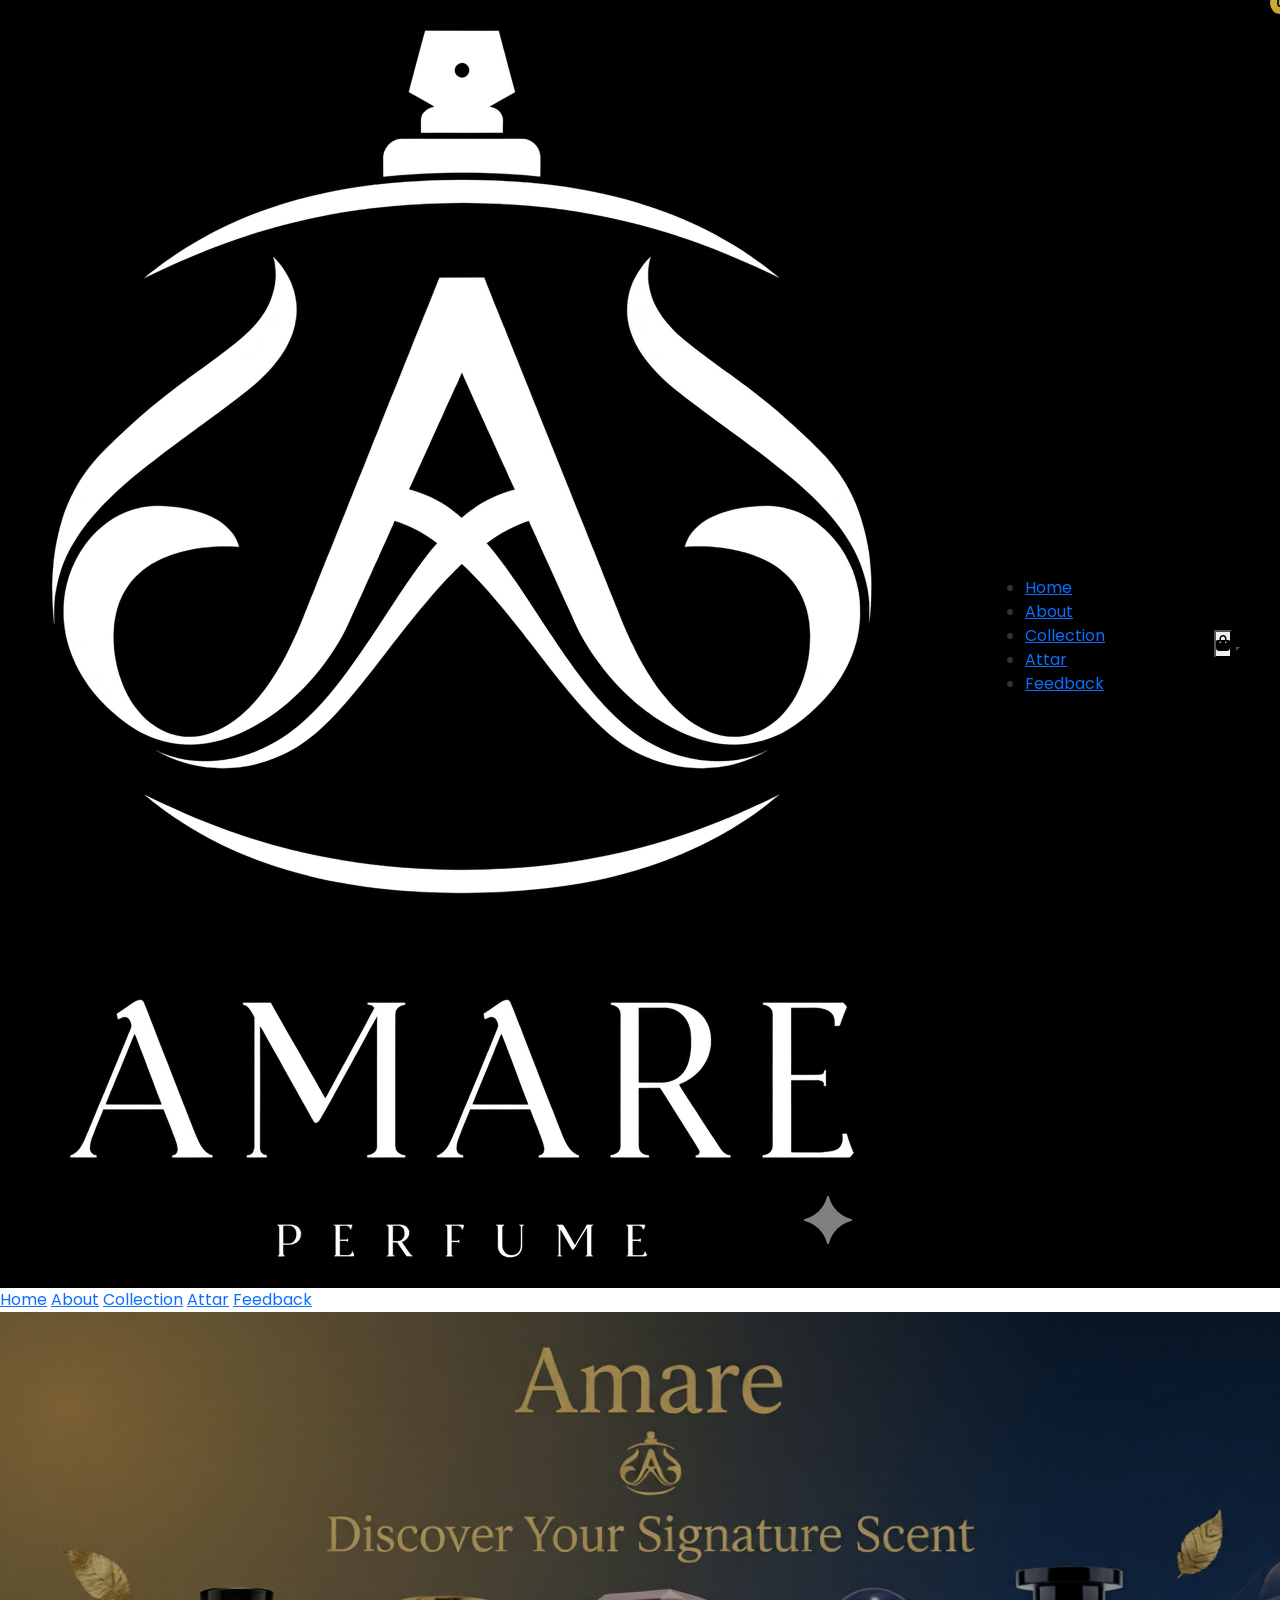
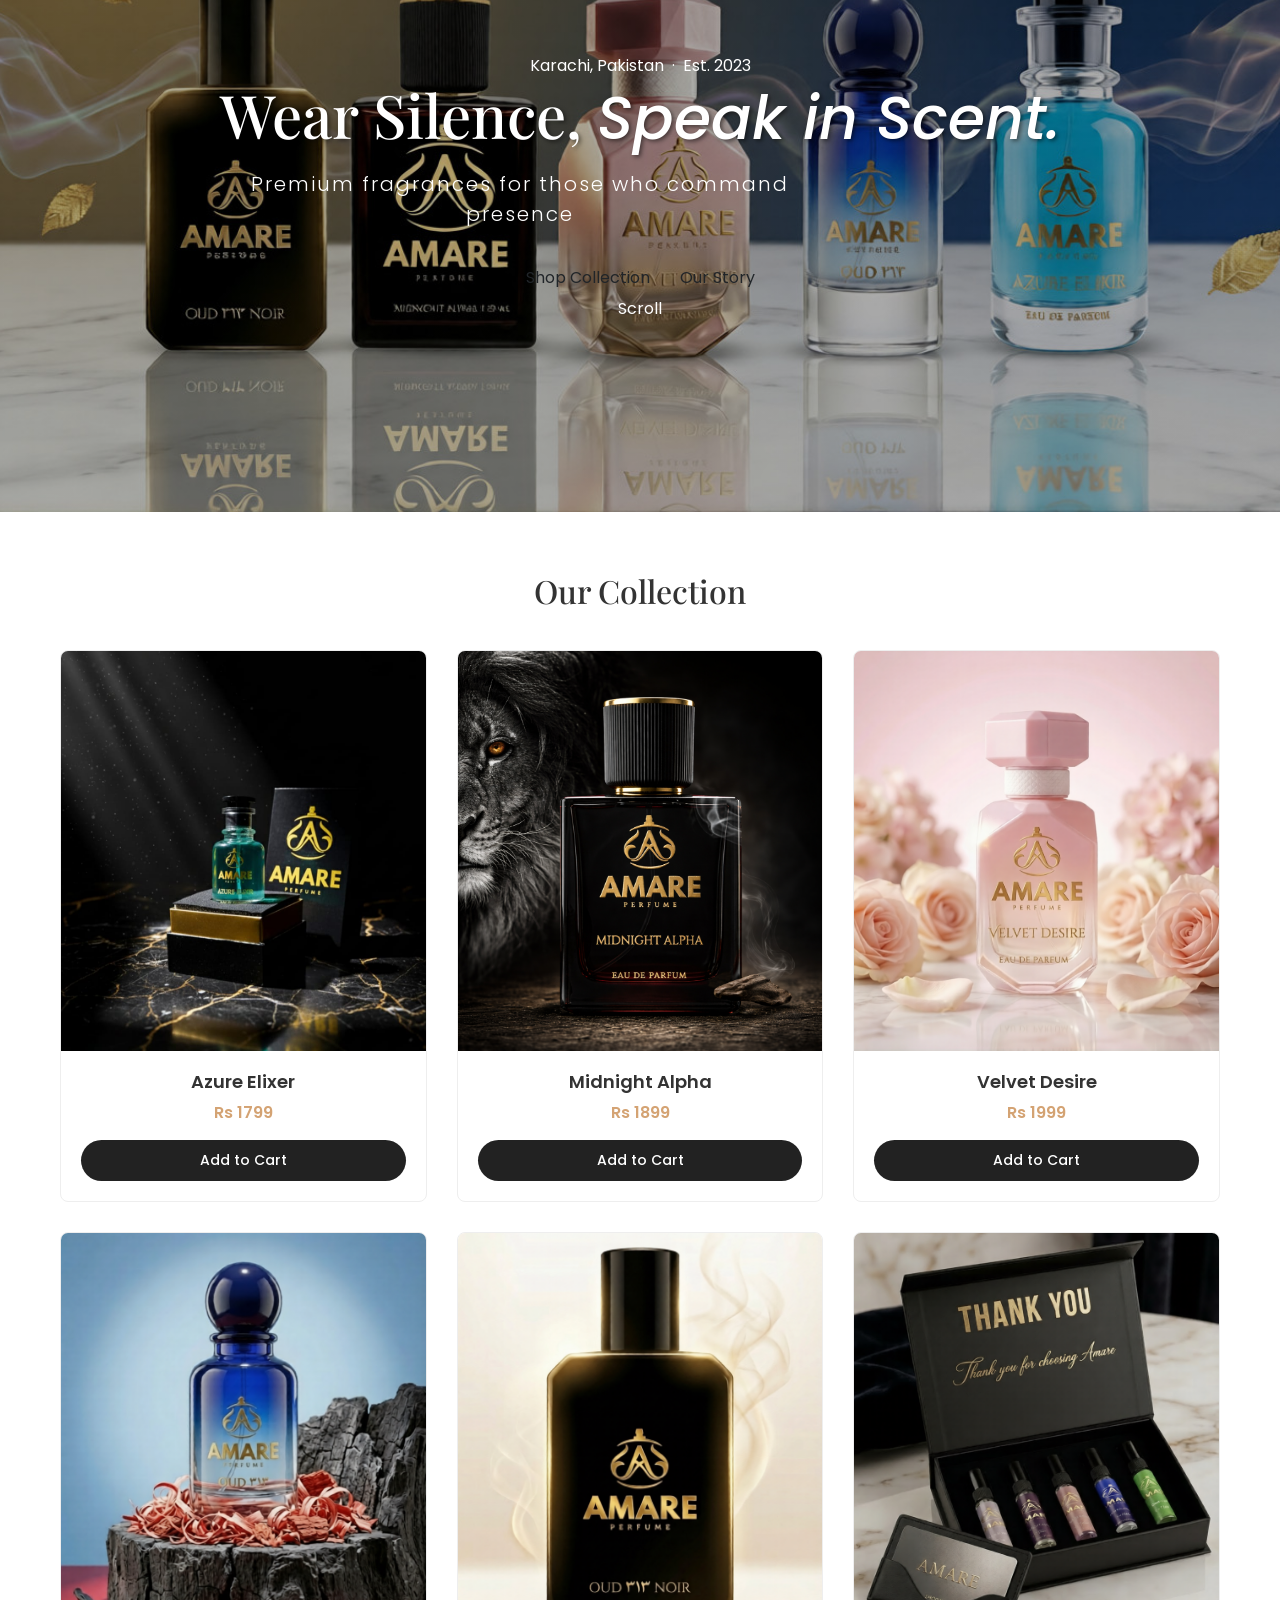
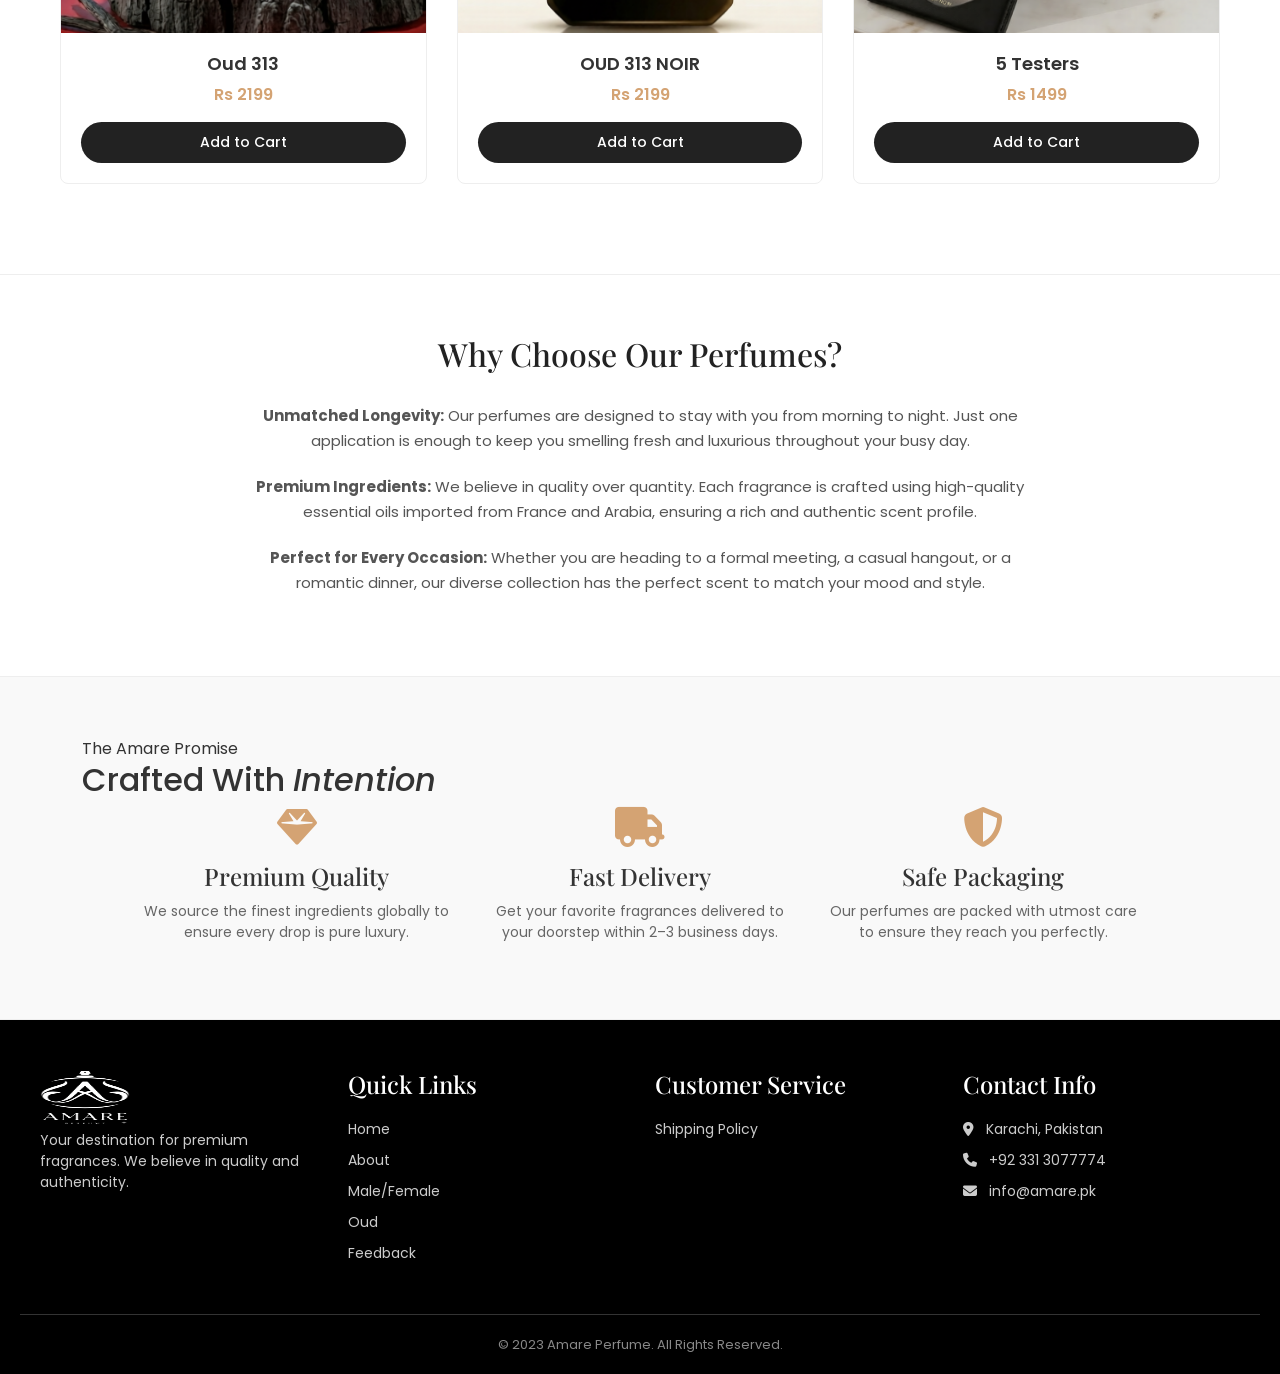
==== commit a7c89531: "changes" ====
--- a/index.html
+++ b/index.html
@@ -1,33 +1,415 @@
 <!DOCTYPE html>
 <html lang="en">
+
 <head>
-  <meta charset="UTF-8">
-  <meta name="viewport" content="width=device-width, initial-scale=1.0">
-  <title>Amare — Luxury Perfume</title>
-  <link rel="stylesheet" href="https://cdnjs.cloudflare.com/ajax/libs/font-awesome/6.4.0/css/all.min.css">
-  <link rel="stylesheet" href="css/style.css">
-  <!-- Custom cursor styles (injected here so they load before JS) -->
-  <style>
-    .cursor-dot {
-      width:8px; height:8px; background:var(--gold); border-radius:50%;
-      position:fixed; pointer-events:none; z-index:99999;
-      transform:translate(-50%,-50%); transition:width .2s,height .2s;
+    <meta charset="UTF-8">
+    <meta name="viewport" content="width=device-width, initial-scale=1.0">
+    <title>Amare Perfume Store</title>
+    <!-- Bootstrap CSS -->
+    <link href="https://cdn.jsdelivr.net/npm/bootstrap@5.3.2/dist/css/bootstrap.min.css" rel="stylesheet">
+    <!-- Font Awesome -->
+    <link rel="stylesheet" href="https://cdnjs.cloudflare.com/ajax/libs/font-awesome/6.4.0/css/all.min.css">
+    <!-- Google Font -->
+    <link href="https://fonts.googleapis.com/css2?family=Playfair+Display:wght@400;500;600;700&family=Poppins:wght@300;400;500;600&display=swap" rel="stylesheet">
+
+    <style>
+        /* Basic Reset */
+        * { margin: 0; padding: 0; box-sizing: border-box; }
+        body {
+            font-family: 'Poppins', sans-serif;
+            background-color: #ffffff;
+            color: #333;
+        }
+
+        /* Header (Black Background, White Text) */
+        .header {
+            background: #000; /* Black */
+            box-shadow: 0 2px 10px rgba(255,255,255,0.1);
+            position: sticky;
+            top: 0;
+            z-index: 100;
+        }
+        .header-container {
+            max-width: 1200px;
+            margin: 0 auto;
+            padding: 15px 20px;
+            display: flex;
+            justify-content: space-between;
+            align-items: center;
+        }
+        .logo h1 { 
+            font-family: 'Playfair Display', serif;
+            font-size: 28px; 
+            font-weight: 700; 
+            color: #fff; /* White */
+            margin: 0; 
+            cursor: pointer; 
+        }
+        .nav-links a { 
+            text-decoration: none; 
+            color: #fff; /* White */
+            margin: 0 15px; 
+            font-weight: 500; 
+            font-size: 14px;
+            transition: color 0.3s;
+        }
+        .nav-links a:hover { color: #d4a373; }
+        
+        /* Cart Icon */
+        .cart-icon-btn {
+            background: none; border: none; font-size: 20px; cursor: pointer; position: relative; color: #fff;
+        }
+        .cart-count-badge {
+            position: absolute; top: -5px; right: -10px; 
+            background: #d4a373; color: white; 
+            font-size: 10px; width: 18px; height: 18px; 
+            border-radius: 50%; display: flex; align-items: center; justify-content: center;
+        }
+
+        /* Hero Section */
+        .hero {
+            background: linear-gradient(rgba(0,0,0,0.3), rgba(0,0,0,0.3)), url('img/slider.jpeg') center/cover no-repeat;
+            min-height: 800px; 
+            display: flex; align-items: center; justify-content: center;
+            color: white; text-align: center;
+            flex-direction: column;
+        }
+        .hero h1 { 
+            font-family: 'Playfair Display', serif; 
+            font-size: 60px; 
+            margin-bottom: 15px; 
+            text-shadow: 2px 2px 4px rgba(0,0,0,0.5);
+        }
+        .hero p { 
+            font-size: 20px; 
+            font-weight: 300; 
+            letter-spacing: 2px;
+            max-width: 600px;
+            margin-bottom: 30px;
+        }
+        .hero-btn {
+            background: #d4a373;
+            color: white;
+            padding: 15px 40px;
+            border: none;
+            font-size: 16px;
+            letter-spacing: 1px;
+            cursor: pointer;
+            transition: 0.3s;
+            text-transform: uppercase;
+        }
+        .hero-btn:hover { background: #fff; color: #222; }
+
+        /* Products Section */
+        .products-section { 
+            padding: 60px 20px; 
+            max-width: 1200px; 
+            margin: 0 auto; 
+        }
+        .section-title {
+            text-align: center; 
+            font-family: 'Playfair Display', serif;
+            margin-bottom: 40px;
+            font-size: 32px;
+        }
+
+        /* Product Grid Layouts */
+        .product-row {
+            display: flex;
+            justify-content: center;
+            gap: 30px;
+            margin-bottom: 30px;
+            flex-wrap: wrap;
+        }
+
+        .product-card {
+            background: #fff;
+            border: 1px solid #eee;
+            border-radius: 8px;
+            overflow: hidden;
+            transition: transform 0.3s, box-shadow 0.3s;
+            display: flex;
+            flex-direction: column;
+            width: 100%; 
+        }
+
+        /* Desktop Layout Logic */
+        @media (min-width: 768px) {
+            /* Row 1: 3 Cards */
+            .row-3-cards .product-card {
+                width: calc(33.333% - 20px);
+            }
+            
+            /* Row 2: 2 Cards */
+            .row-2-cards .product-card {
+                width: calc(50% - 15px);
+            }
+        }
+
+        .product-card:hover { 
+            transform: translateY(-5px); 
+            box-shadow: 0 10px 20px rgba(0,0,0,0.1); 
+        }
+        
+        .product-img { 
+            height: 400px; 
+            overflow: hidden; 
+            position: relative;
+        }
+        .product-img img { 
+            width: 100%; 
+            height: 100%; 
+            object-fit: cover; 
+            transition: transform 0.5s;
+        }
+        .product-card:hover .product-img img { transform: scale(1.05); }
+
+        .product-info { 
+            padding: 20px; 
+            text-align: center; 
+            flex-grow: 1;
+            display: flex;
+            flex-direction: column;
+            justify-content: space-between;
+        }
+        .product-info h3 { font-size: 18px; margin-bottom: 8px; font-weight: 600; }
+        .price { color: #d4a373; font-weight: 600; font-size: 16px; margin-bottom: 15px; display: block; }
+        
+        .add-btn {
+            background: #222; color: white; border: none;
+            padding: 10px 20px; border-radius: 50px;
+            font-weight: 500; cursor: pointer; transition: 0.3s;
+            font-size: 14px;
+        }
+        .add-btn:hover { background: #d4a373; }
+
+        /* Text Section Below Products */
+        .about-section {
+            background-color: #fff;
+            padding: 60px 20px;
+            text-align: center;
+            border-top: 1px solid #eee;
+        }
+        .about-content {
+            max-width: 800px;
+            margin: 0 auto;
+        }
+        .about-content h2 {
+            font-family: 'Playfair Display', serif;
+            margin-bottom: 30px;
+            font-size: 32px;
+            color: #222;
+        }
+        .about-text-block {
+            margin-bottom: 20px;
+            font-size: 15px;
+            color: #555;
+            line-height: 1.7;
+        }
+
+        /* Feature Section */
+        .features-section {
+            padding: 60px 20px;
+            background: #f9f9f9;
+            border-top: 1px solid #eee;
+            border-bottom: 1px solid #eee;
+        }
+        .features-grid {
+            max-width: 1000px;
+            margin: 0 auto;
+            display: grid;
+            grid-template-columns: repeat(auto-fit, minmax(250px, 1fr));
+            gap: 30px;
+            text-align: center;
+        }
+        .feature-box i {
+            font-size: 40px;
+            color: #d4a373;
+            margin-bottom: 15px;
+        }
+        .feature-box h4 {
+            font-family: 'Playfair Display', serif;
+            margin-bottom: 10px;
+        }
+        .feature-box p {
+            color: #666;
+            font-size: 14px;
+        }
+
+        /* Footer (Black Background, White Text) */
+        .footer {
+            background-color: #000; /* Black */
+            color: #fff;
+            padding: 50px 20px 20px;
+        }
+        .footer-container {
+            max-width: 1200px;
+            margin: 0 auto;
+            display: grid;
+            grid-template-columns: repeat(auto-fit, minmax(200px, 1fr));
+            gap: 30px;
+        }
+        .footer-col h4 {
+            font-family: 'Playfair Display', serif;
+            margin-bottom: 20px;
+            color: #fff; /* White */
+        }
+        .footer-col p, .footer-col a {
+            color: #ccc; /* Light Grey for readability */
+            font-size: 14px;
+            text-decoration: none;
+            display: block;
+            margin-bottom: 10px;
+            transition: color 0.3s;
+        }
+        .footer-col a:hover { color: #d4a373; }
+        .footer-bottom {
+            text-align: center;
+            margin-top: 40px;
+            border-top: 1px solid #333;
+            padding-top: 20px;
+            font-size: 13px;
+            color: #888;
+        }
+        .social-icons a {
+            display: inline-block;
+            width: 35px; height: 35px;
+            line-height: 35px;
+            text-align: center;
+            border: 1px solid #444;
+            border-radius: 50%;
+            color: #fff;
+            margin-right: 5px;
+            transition: 0.3s;
+        }
+        .social-icons a:hover {
+            background: #d4a373;
+            border-color: #d4a373;
+            color: #fff;
+        }
+
+        /* Sidebar Cart */
+        .cart-sidebar {
+            position: fixed; top: 0; right: -400px;
+            width: 400px; height: 100vh;
+            background: white; z-index: 1050;
+            box-shadow: -5px 0 15px rgba(0,0,0,0.1);
+            transition: right 0.4s ease;
+            display: flex; flex-direction: column;
+        }
+        .cart-sidebar.open { right: 0; }
+        .overlay {
+            position: fixed; top: 0; left: 0; width: 100%; height: 100%;
+            background: rgba(0,0,0,0.5); z-index: 1040;
+            display: none;
+        }
+        .overlay.show { display: block; }
+        
+        /* Cart Internal CSS */
+        .cart-header { padding: 20px; border-bottom: 1px solid #eee; display: flex; justify-content: space-between; align-items: center; }
+        .close-btn { background: none; border: none; font-size: 24px; cursor: pointer; }
+        .cart-body { flex: 1; overflow-y: auto; padding: 20px; }
+        .cart-footer { padding: 20px; border-top: 1px solid #eee; background: #fff; }
+        .cart-item { display: flex; align-items: center; padding: 10px 0; border-bottom: 1px solid #f0f0f0; }
+        .cart-item img { width: 60px; height: 60px; object-fit: cover; border-radius: 8px; margin-right: 15px; }
+        .item-details { flex: 1; }
+        .item-details h6 { margin: 0 0 5px; font-size: 14px; }
+        .item-details p { margin: 0; color: #d4a373; font-weight: 600; font-size: 14px; }
+        .qty-controls { display: flex; align-items: center; border: 1px solid #ddd; border-radius: 20px; padding: 2px 5px; margin-top: 5px; width: fit-content; }
+        .qty-btn { background: none; border: none; width: 25px; font-weight: bold; cursor: pointer; }
+        .remove-item { background: none; border: none; color: #ddd; cursor: pointer; font-size: 16px; }
+        .remove-item:hover { color: red; }
+
+        @media (max-width: 768px) {
+            .cart-sidebar { width: 100%; right: -100%; }
+            .hero { min-height: 400px; }
+            .hero h1 { font-size: 36px; }
+        }
+
+
+        *{
+    margin:0;
+    padding:0;
+    box-sizing:border-box;
+    font-family: 'Poppins', sans-serif;
+}
+
+body{
+    background:#fff;
+}
+
+/* NAVBAR */
+.navbar{
+    width:100%;
+    background:#000;
+    padding: 12px 40px;
+    position: sticky;
+    top:0;
+    z-index:999;
+}
+
+.nav-container{
+    display:flex;
+    justify-content:space-between;
+    align-items:center;
+}
+
+/* Logo */
+.logo img{
+    height:55px;
+}
+
+/* Menu Links */
+.nav-links{
+    list-style:none;
+    display:flex;
+    gap:40px;
+}
+
+.nav-links li a{
+    color:#fff;
+    text-decoration:none;
+    font-size:18px;
+    font-weight:500;
+    transition:0.3s;
+}
+
+.nav-links li a:hover{
+    color:#d4af37; /* gold hover */
+}
+
+/* Cart */
+.cart{
+    position:relative;
+    color:#fff;
+    font-size:22px;
+    cursor:pointer;
+}
+
+.cart-count{
+    position:absolute;
+    top:-8px;
+    right:-10px;
+    background:#d4af37;
+    color:#000;
+    font-size:12px;
+    padding:2px 6px;
+    border-radius:50%;
+    font-weight:600;
+}
+
+/* Responsive */
+@media(max-width:900px){
+    .nav-links{
+        display:none;
     }
-    .cursor-ring {
-      width:36px; height:36px; border:1px solid rgba(201,168,76,.45); border-radius:50%;
-      position:fixed; pointer-events:none; z-index:99998;
-      transform:translate(-50%,-50%);
-      transition:width .22s,height .22s,border-color .22s;
-    }
-    .page-transition {
-      position:fixed; inset:0; background:var(--black); z-index:9999;
-      transform:scaleY(0); transform-origin:bottom;
-      transition:transform .5s cubic-bezier(.25,.46,.45,.94);
-    }
-    .page-transition.entering { transform:scaleY(1); transform-origin:bottom; }
-    .page-transition.leaving  { transform:scaleY(0); transform-origin:top; }
-  </style>
+}
+.logo img{
+margin-bottom: 5px;
+}
+    </style>
 </head>
+
 <body>
 
   <!-- Page Transition -->
@@ -95,151 +477,122 @@
     </div>
   </section>
 
-  <!-- ── COLLECTION ── -->
-  <section class="products-section">
-    <div class="container">
-      <div class="section-header" data-reveal>
-        <div class="section-label">Our Collection</div>
-        <h2>Signature <em>Fragrances</em></h2>
-        <div class="section-divider"></div>
-        <p>Each bottle holds a world — choose the one that speaks to you.</p>
-      </div>
-
-      <div class="products-grid">
-
-        <!-- Azure Elixer -->
-        <div class="product-card" data-reveal data-delay="0">
-          <div class="product-card__img">
-            <a href="products.html#azure-elixir"><img src="img/Azure.jpeg" alt="Azure Elixer" loading="lazy"></a>
-            <div class="product-card__overlay"></div>
-            <span class="product-card__badge">Men</span>
-          </div>
-          <div class="product-card__info">
-            <div>
-              <div class="product-card__name">Azure Elixer</div>
-              <span class="product-card__price">Rs 1,799</span>
-            </div>
-            <button class="product-card__btn" onclick="addToCart('Azure Elixer',1799,'img/Azure.jpeg')">
-              <span><i class="fas fa-plus"></i> &nbsp;Add to Cart</span>
-            </button>
-          </div>
+    <!-- Products Section -->
+    <section class="products-section">
+        <h2 class="section-title">Our Collection</h2>
+
+        <!-- Row 1: First 3 Cards -->
+        <div class="product-row row-3-cards">
+            <!-- Card 1: Azure -->
+            <div class="product-card">
+                <div class="product-img">
+                    <img src="img/Azure.jpeg" alt="Azure Elixer">
+                </div>
+                <div class="product-info">
+                    <div>
+                        <h3>Azure Elixer</h3>
+                        <span class="price">Rs 1799</span>
+                    </div>
+                    <button class="add-btn" onclick="addToCart('Azure Elixer', 1799, 'img/Azure.jpeg')">Add to Cart</button>
+                </div>
+            </div>
+
+            <!-- Card 2: Midnight Alpha -->
+            <div class="product-card">
+                <div class="product-img">
+                    <img src="img/Midnight.png" alt="Midnight Alpha">
+                </div>
+                <div class="product-info">
+                    <div>
+                        <h3>Midnight Alpha</h3>
+                        <span class="price">Rs 1899</span>
+                    </div>
+                    <button class="add-btn" onclick="addToCart('Midnight Alpha', 1899, 'img/Midnight.png')">Add to Cart</button>
+                </div>
+            </div>
+
+            <!-- Card 3: Velvet Desire -->
+            <div class="product-card">
+                <div class="product-img">
+                    <img src="img/Velvet.png" alt="Velvet Desire">
+                </div>
+                <div class="product-info">
+                    <div>
+                        <h3>Velvet Desire</h3> 
+                        <span class="price">Rs 1999</span>
+                    </div>
+                    <button class="add-btn" onclick="addToCart('Velvet Desire', 1999, 'img/Velvet.png')">Add to Cart</button>
+                </div>
+            </div>
         </div>
 
-        <!-- Midnight Alpha -->
-        <div class="product-card" data-reveal data-delay="150">
-          <div class="product-card__img">
-            <a href="products.html#midnight-alpha"><img src="img/Midnight.png" alt="Midnight Alpha" loading="lazy"></a>
-            <div class="product-card__overlay"></div>
-            <span class="product-card__badge">Men</span>
-          </div>
-          <div class="product-card__info">
-            <div>
-              <div class="product-card__name">Midnight Alpha</div>
-              <span class="product-card__price">Rs 1,899</span>
-            </div>
-            <button class="product-card__btn" onclick="addToCart('Midnight Alpha',1899,'img/Midnight.png')">
-              <span><i class="fas fa-plus"></i> &nbsp;Add to Cart</span>
-            </button>
-          </div>
-        </div>
-
-        <!-- Velvet Desire -->
-        <div class="product-card" data-reveal data-delay="300">
-          <div class="product-card__img">
-            <a href="products.html#velvet-desire"><img src="img/Velvet.png" alt="Velvet Desire" loading="lazy"></a>
-            <div class="product-card__overlay"></div>
-            <span class="product-card__badge product-card__badge--gold">Women</span>
-          </div>
-          <div class="product-card__info">
-            <div>
-              <div class="product-card__name">Velvet Desire</div>
-              <span class="product-card__price">Rs 1,999</span>
-            </div>
-            <button class="product-card__btn" onclick="addToCart('Velvet Desire',1999,'img/Velvet.jpeg')">
-              <span><i class="fas fa-plus"></i> &nbsp;Add to Cart</span>
-            </button>
-          </div>
-        </div>
-
-        <!-- Oud 313 -->
-        <div class="product-card" data-reveal data-delay="0">
-          <div class="product-card__img">
-            <a href="products.html#oud-313"><img src="img/Oud313.png" alt="Oud 313" loading="lazy"></a>
-            <div class="product-card__overlay"></div>
-            <span class="product-card__badge">Oud</span>
-          </div>
-          <div class="product-card__info">
-            <div>
-              <div class="product-card__name">Oud 313</div>
-              <span class="product-card__price">Rs 2,199</span>
-            </div>
-            <button class="product-card__btn" onclick="addToCart('Oud 313',2199,'img/Oud313.png')">
-              <span><i class="fas fa-plus"></i> &nbsp;Add to Cart</span>
-            </button>
-          </div>
-        </div>
-
-        <!-- OUD 313 NOIR -->
-        <div class="product-card" data-reveal data-delay="150">
-          <div class="product-card__img">
-            <a href="products.html#oud-313-noir"><img src="img/Oud313niour.png" alt="OUD 313 NOIR" loading="lazy"></a>
-            <div class="product-card__overlay"></div>
-            <span class="product-card__badge">Oud Noir</span>
-          </div>
-          <div class="product-card__info">
-            <div>
-              <div class="product-card__name">OUD 313 NOIR</div>
-              <span class="product-card__price">Rs 2,199</span>
-            </div>
-            <button class="product-card__btn" onclick="addToCart('OUD 313 NOIR',2199,'img/Oud313niour.png')">
-              <span><i class="fas fa-plus"></i> &nbsp;Add to Cart</span>
-            </button>
-          </div>
-        </div>
-
-        <!-- 5 Testers -->
-        <div class="product-card" data-reveal data-delay="300">
-          <div class="product-card__img">
-            <a href="products.html#tester-set"><img src="img/testers.png" alt="5 Testers" loading="lazy"></a>
-            <div class="product-card__overlay"></div>
-            <span class="product-card__badge product-card__badge--gold">Tester Set</span>
-          </div>
-          <div class="product-card__info">
-            <div>
-              <div class="product-card__name">5 Testers</div>
-              <span class="product-card__price">Rs 1,499</span>
-            </div>
-            <button class="product-card__btn" onclick="addToCart('5 Testers',1499,'img/testers.png')">
-              <span><i class="fas fa-plus"></i> &nbsp;Add to Cart</span>
-            </button>
-          </div>
+        <!-- Row 2: Next 3 Cards -->
+        <div class="product-row row-3-cards">
+            <!-- Card 4: Oud 313 -->
+            <div class="product-card">
+                <div class="product-img">
+                    <img src="img/Oud313.png" alt="Oud 313">
+                </div>
+                <div class="product-info">
+                    <div>
+                        <h3>Oud 313</h3>
+                        <span class="price">Rs 2199</span>
+                    </div>
+                    <button class="add-btn" onclick="addToCart('Oud 313', 2199, 'img/Oud313.png')">Add to Cart</button>
+                </div>
+            </div>
+
+            <!-- Card 5: OUD 313 NOIR -->
+            <div class="product-card">
+                <div class="product-img">
+                    <img src="img/Oud313niour.png" alt="OUD 313 NOIR">
+                </div>
+                <div class="product-info">
+                    <div>
+                        <h3>OUD 313 NOIR</h3>
+                        <span class="price">Rs 2199</span>
+                    </div>
+                    <button class="add-btn" onclick="addToCart('OUD 313 NOIR', 2199, 'img/Oud313niour.png')">Add to Cart</button>
+                </div>
+            </div>
+
+            <!-- Card 6: 5 Testers -->
+            <div class="product-card">
+                <div class="product-img">
+                    <img src="img/testers.png" alt="5 Testers">
+                </div>
+                <div class="product-info">
+                    <div>
+                        <h3>5 Testers</h3>
+                        <span class="price">Rs 1499</span>
+                    </div>
+                    <button class="add-btn" onclick="addToCart('5 Testers', 1499, 'img/testers.png')">Add to Cart</button>
+                </div>
+            </div>
         </div>
 
       </div><!-- /products-grid -->
     </div>
   </section>
 
-  <!-- ── ABOUT STRIP ── -->
-  <section class="about-strip">
-    <div class="about-strip__inner">
-      <div data-reveal>
-        <div class="section-label">Why Amare</div>
-        <h2>"A fragrance is an invisible<br>part of your personal style."</h2>
-        <p>
-          <strong>Unmatched Longevity:</strong> Our perfumes are designed to stay with you from morning to night. Just one application keeps you smelling luxurious throughout your day.
-        </p>
-        <p>
-          <strong>Premium Ingredients:</strong> Crafted using high-quality essential oils imported from France and Arabia, ensuring a rich and authentic scent profile.
-        </p>
-        <p>
-          <strong>Perfect for Every Occasion:</strong> From formal meetings to romantic dinners — our diverse collection has the perfect scent to match every mood.
-        </p>
-        <a href="about.html" class="btn btn--outline-dark" style="margin-top:32px;">
-          <span>Discover Our Story</span>
-        </a>
-      </div>
-    </div>
-  </section>
+    <!-- Text Section -->
+    <section class="about-section">
+        <div class="about-content">
+            <h2>Why Choose Our Perfumes?</h2>
+            
+            <p class="about-text-block">
+                <strong>Unmatched Longevity:</strong> Our perfumes are designed to stay with you from morning to night. Just one application is enough to keep you smelling fresh and luxurious throughout your busy day.
+            </p>
+            
+            <p class="about-text-block">
+                <strong>Premium Ingredients:</strong> We believe in quality over quantity. Each fragrance is crafted using high-quality essential oils imported from France and Arabia, ensuring a rich and authentic scent profile.
+            </p>
+
+            <p class="about-text-block">
+                <strong>Perfect for Every Occasion:</strong> Whether you are heading to a formal meeting, a casual hangout, or a romantic dinner, our diverse collection has the perfect scent to match your mood and style.
+            </p>
+        </div>
+    </section>
 
   <!-- ── FEATURES ── -->
   <section class="features-section">
@@ -270,40 +623,40 @@
     </div>
   </section>
 
-  <!-- ── FOOTER ── -->
-  <footer class="site-footer">
-    <div class="container">
-      <div class="footer-grid">
-        <div class="footer-brand">
-          <div class="footer-brand__name">Am<span>a</span>re</div>
-          <p>Your destination for premium fragrances. We believe in quality, authenticity, and the art of scent.</p>
+    <!-- Footer (Black) -->
+    <footer class="footer">
+        <div class="footer-container">
+            <div class="footer-col">
+                       <div class="logo" ><img src="img/logo2.png" alt="" width="90px" height="90px" ></div>
+
+                <p>Your destination for premium fragrances. We believe in quality and authenticity.</p>
+                <div class="social-icons mt-3">
+                    
+                </div>
+            </div>
+            <div class="footer-col">
+                <h4>Quick Links</h4>
+                <a href="index.html">Home</a>
+                <a href="about.html">About</a>
+                <a href="malefemale.html">Male/Female</a>
+                <a href="attar.html">Oud</a>
+                <a href="feedback.html">Feedback</a>
+            </div>
+            <div class="footer-col">
+                <h4>Customer Service</h4>
+                <a href="#">Shipping Policy</a>
+            </div>
+            <div class="footer-col">
+                <h4>Contact Info</h4>
+                <p><i class="fas fa-map-marker-alt me-2"></i> Karachi, Pakistan</p>
+                <p><i class="fas fa-phone me-2"></i> +92 331 3077774</p>
+                <p><i class="fas fa-envelope me-2"></i> info@amare.pk</p>
+            </div>
         </div>
-        <div class="footer-col">
-          <h4>Navigate</h4>
-          <a href="index.html">Home</a>
-          <a href="about.html">About</a>
-          <a href="malefemale.html">Collection</a>
-          <a href="attar.html">Attar</a>
-          <a href="feedback.html">Feedback</a>
+        <div class="footer-bottom">
+            &copy; 2023 Amare Perfume. All Rights Reserved.
         </div>
-        <div class="footer-col">
-          <h4>Customer</h4>
-          <a href="#">Shipping Policy</a>
-          <a href="#">Return Policy</a>
-        </div>
-        <div class="footer-col">
-          <h4>Contact</h4>
-          <p class="footer-contact"><i class="fas fa-map-marker-alt"></i>Karachi, Pakistan</p>
-          <p class="footer-contact"><i class="fas fa-phone"></i>+92 331 3077774</p>
-          <p class="footer-contact"><i class="fas fa-envelope"></i>info@amare.pk</p>
-        </div>
-      </div>
-      <div class="footer-bottom">
-        <span>&copy; 2024 Amare Perfume. All rights reserved.</span>
-        <span>Crafted with intention.</span>
-      </div>
-    </div>
-  </footer>
+    </footer>
 
   <!-- ── CART SIDEBAR ── -->
   <div class="cart-sidebar" id="cart-sidebar">
@@ -325,6 +678,104 @@
     </div>
   </div>
 
-  <script src="js/main.js"></script>
+    <!-- JS Script -->
+    <script>
+        let cart = JSON.parse(localStorage.getItem("cart")) || [];
+        const sidebar = document.getElementById('cart-sidebar');
+        const overlay = document.querySelector('.overlay');
+        const cartContainer = document.getElementById('cart-items-container');
+
+        document.addEventListener('DOMContentLoaded', updateCartUI);
+
+        function toggleCart() {
+            sidebar.classList.toggle('open');
+            overlay.classList.toggle('show');
+        }
+
+        function addToCart(name, price, img) {
+            const existingItem = cart.find(item => item.name === name);
+            if (existingItem) {
+                existingItem.quantity++;
+            } else {
+                cart.push({ name, price, img, quantity: 1 });
+            }
+            saveCart();
+            updateCartUI();
+            if (!sidebar.classList.contains('open')) toggleCart();
+        }
+
+        function updateCartUI() {
+            cartContainer.innerHTML = "";
+            let total = 0;
+            let count = 0;
+
+            if (cart.length === 0) {
+                cartContainer.innerHTML = `<div class="text-center text-muted mt-5"><i class="fas fa-shopping-bag fa-3x mb-3"></i><p>Your cart is empty</p></div>`;
+            } else {
+                cart.forEach((item, index) => {
+                    total += item.price * item.quantity;
+                    count += item.quantity;
+                    cartContainer.innerHTML += `
+                        <div class="cart-item">
+                            <img src="${item.img}" alt="${item.name}">
+                            <div class="item-details">
+                                <h6>${item.name}</h6>
+                                <p>Rs ${item.price}</p>
+                                <div class="qty-controls">
+                                    <button class="qty-btn" onclick="changeQty(${index}, -1)">−</button>
+                                    <span class="qty-val">${item.quantity}</span>
+                                    <button class="qty-btn" onclick="changeQty(${index}, 1)">+</button>
+                                </div>
+                            </div>
+                            <button class="remove-item" onclick="removeItem(${index})"><i class="fas fa-trash"></i></button>
+                        </div>
+                    `;
+                });
+            }
+            document.getElementById('cart-total').innerText = "Rs " + total;
+            document.getElementById('header-cart-count').innerText = count;
+        }
+
+        function changeQty(index, change) {
+            cart[index].quantity += change;
+            if (cart[index].quantity <= 0) cart.splice(index, 1);
+            saveCart();
+            updateCartUI();
+        }
+
+        function removeItem(index) {
+            cart.splice(index, 1);
+            saveCart();
+            updateCartUI();
+        }
+
+        function saveCart() {
+            localStorage.setItem("cart", JSON.stringify(cart));
+        }
+
+        function orderAll() {
+            const name = document.getElementById("cust-name").value.trim();
+            const addr = document.getElementById("cust-addr").value.trim();
+            if (!name || !addr) { alert("Please enter Name and Address!"); return; }
+            if (cart.length === 0) { alert("Cart is empty!"); return; }
+
+            let msg = `*New Order!* 🛍️%0A--------------------------%0A*Name:* ${encodeURIComponent(name)}%0A*Address:* ${encodeURIComponent(addr)}%0A--------------------------%0A`;
+            let totalAmount = 0;
+            cart.forEach(item => {
+                msg += `*Product:* ${encodeURIComponent(item.name)}%0A*Qty:* ${item.quantity}%0A*Price:* Rs ${item.price * item.quantity}%0A--------------------------%0A`;
+                totalAmount += item.price * item.quantity;
+            });
+            msg += `*Total Amount:* Rs ${totalAmount}`;
+
+            window.open(`https://wa.me/923313077774?text=${msg}`, '_blank');
+            
+            cart = [];
+            saveCart();
+            updateCartUI();
+            document.getElementById("cust-name").value = "";
+            document.getElementById("cust-addr").value = "";
+            toggleCart();
+        }
+    </script>
 </body>
-</html>+</html>
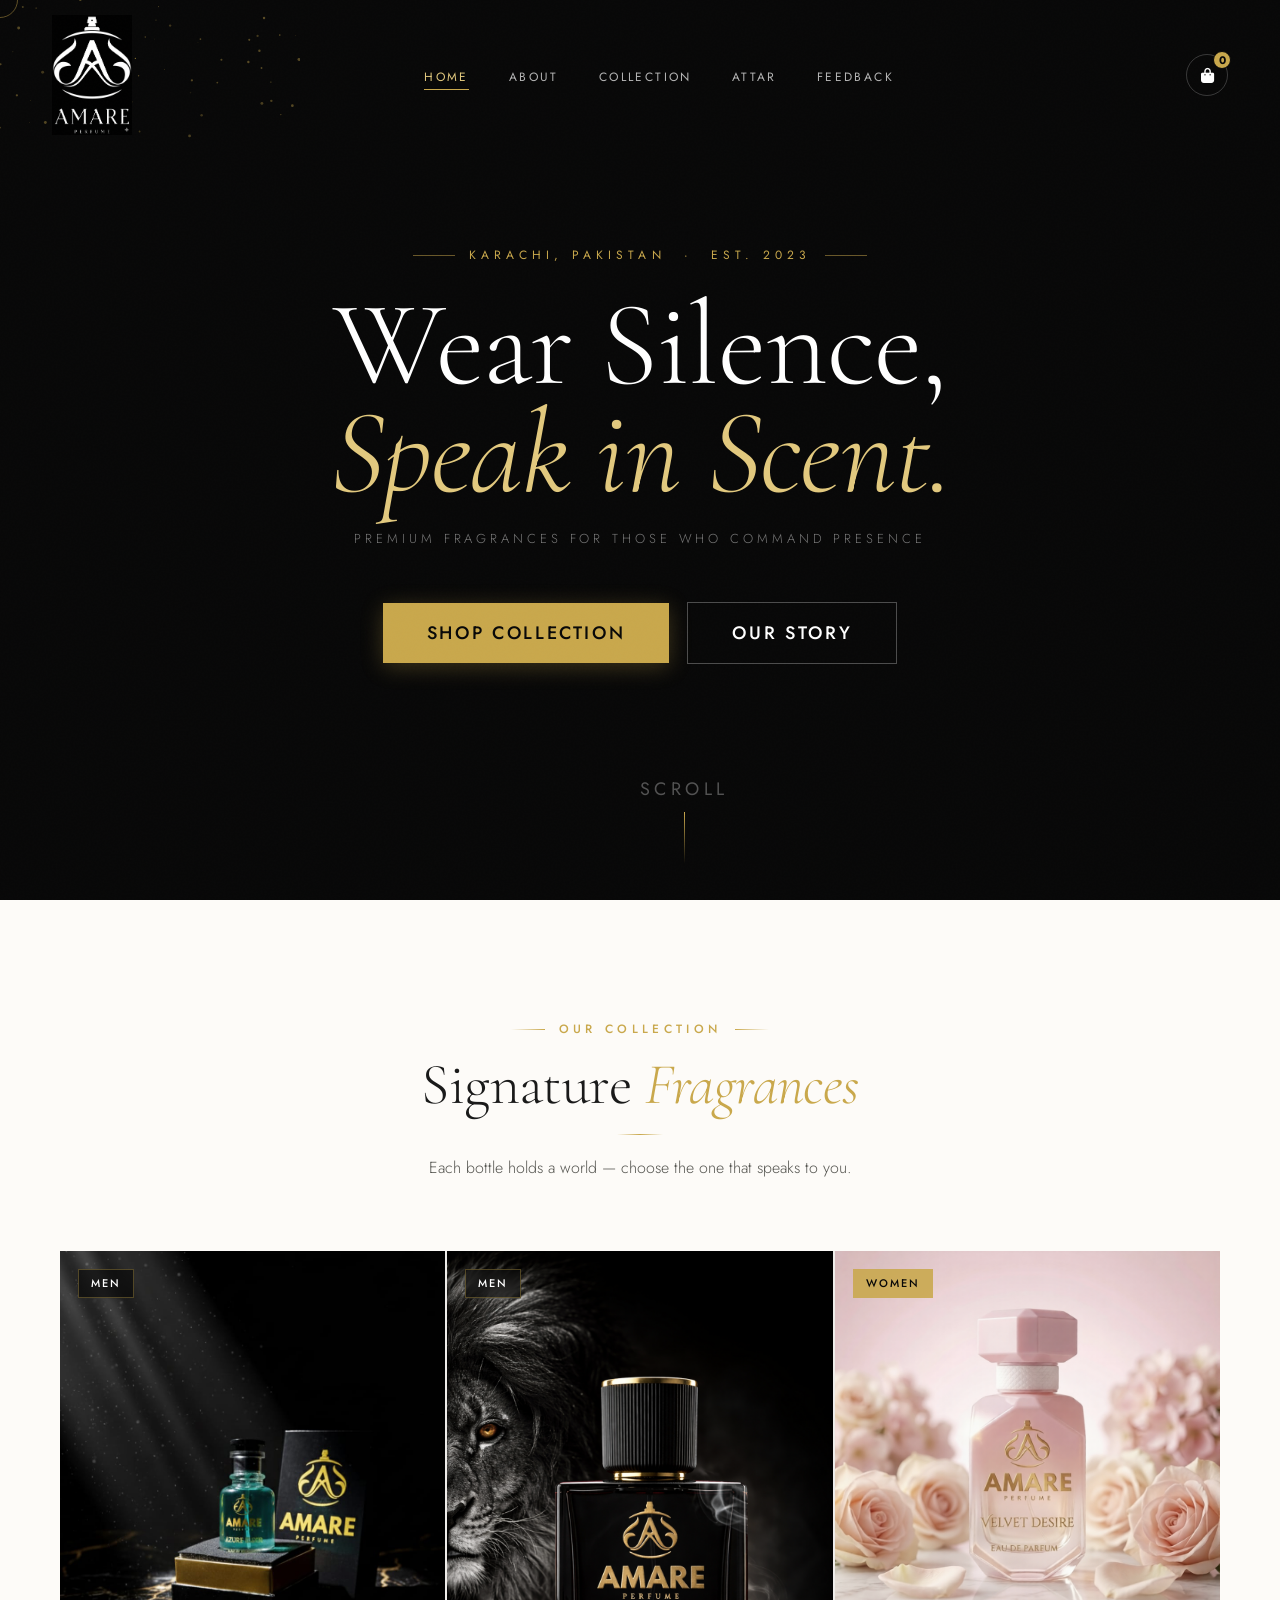
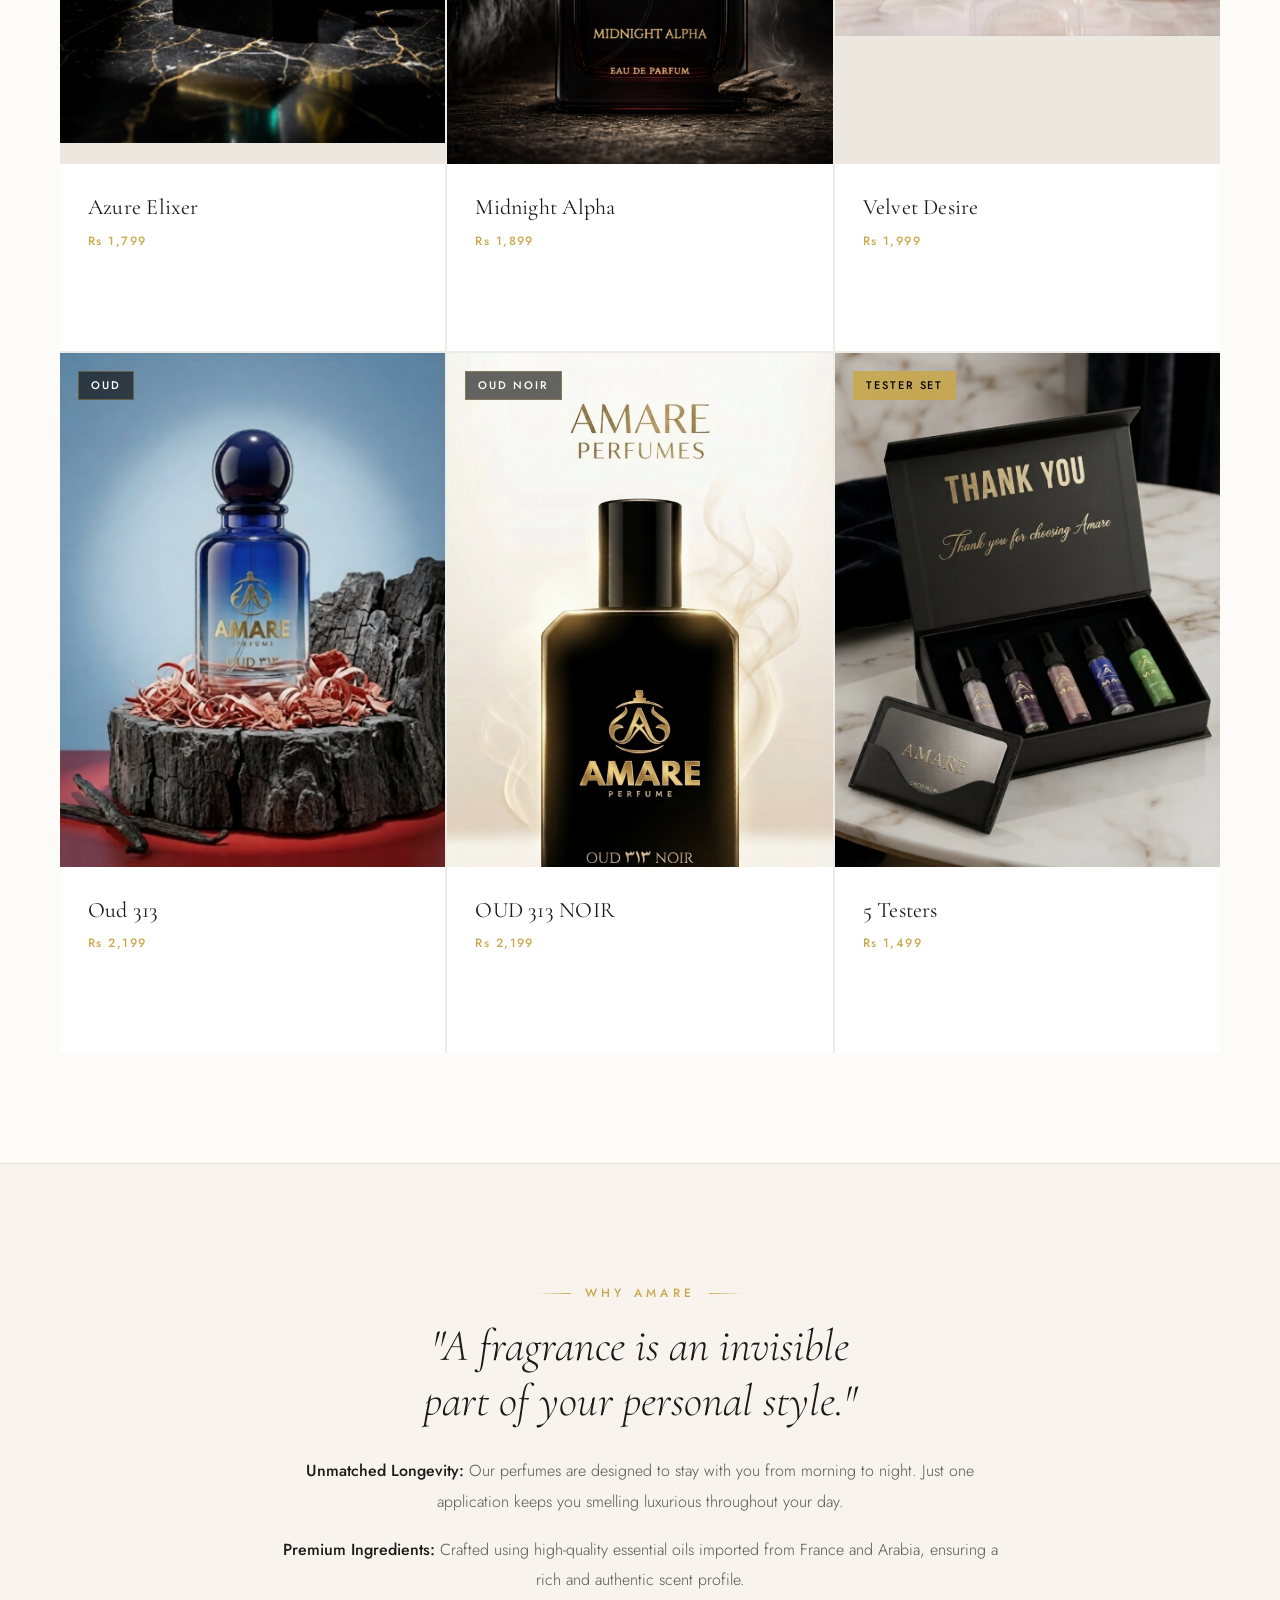
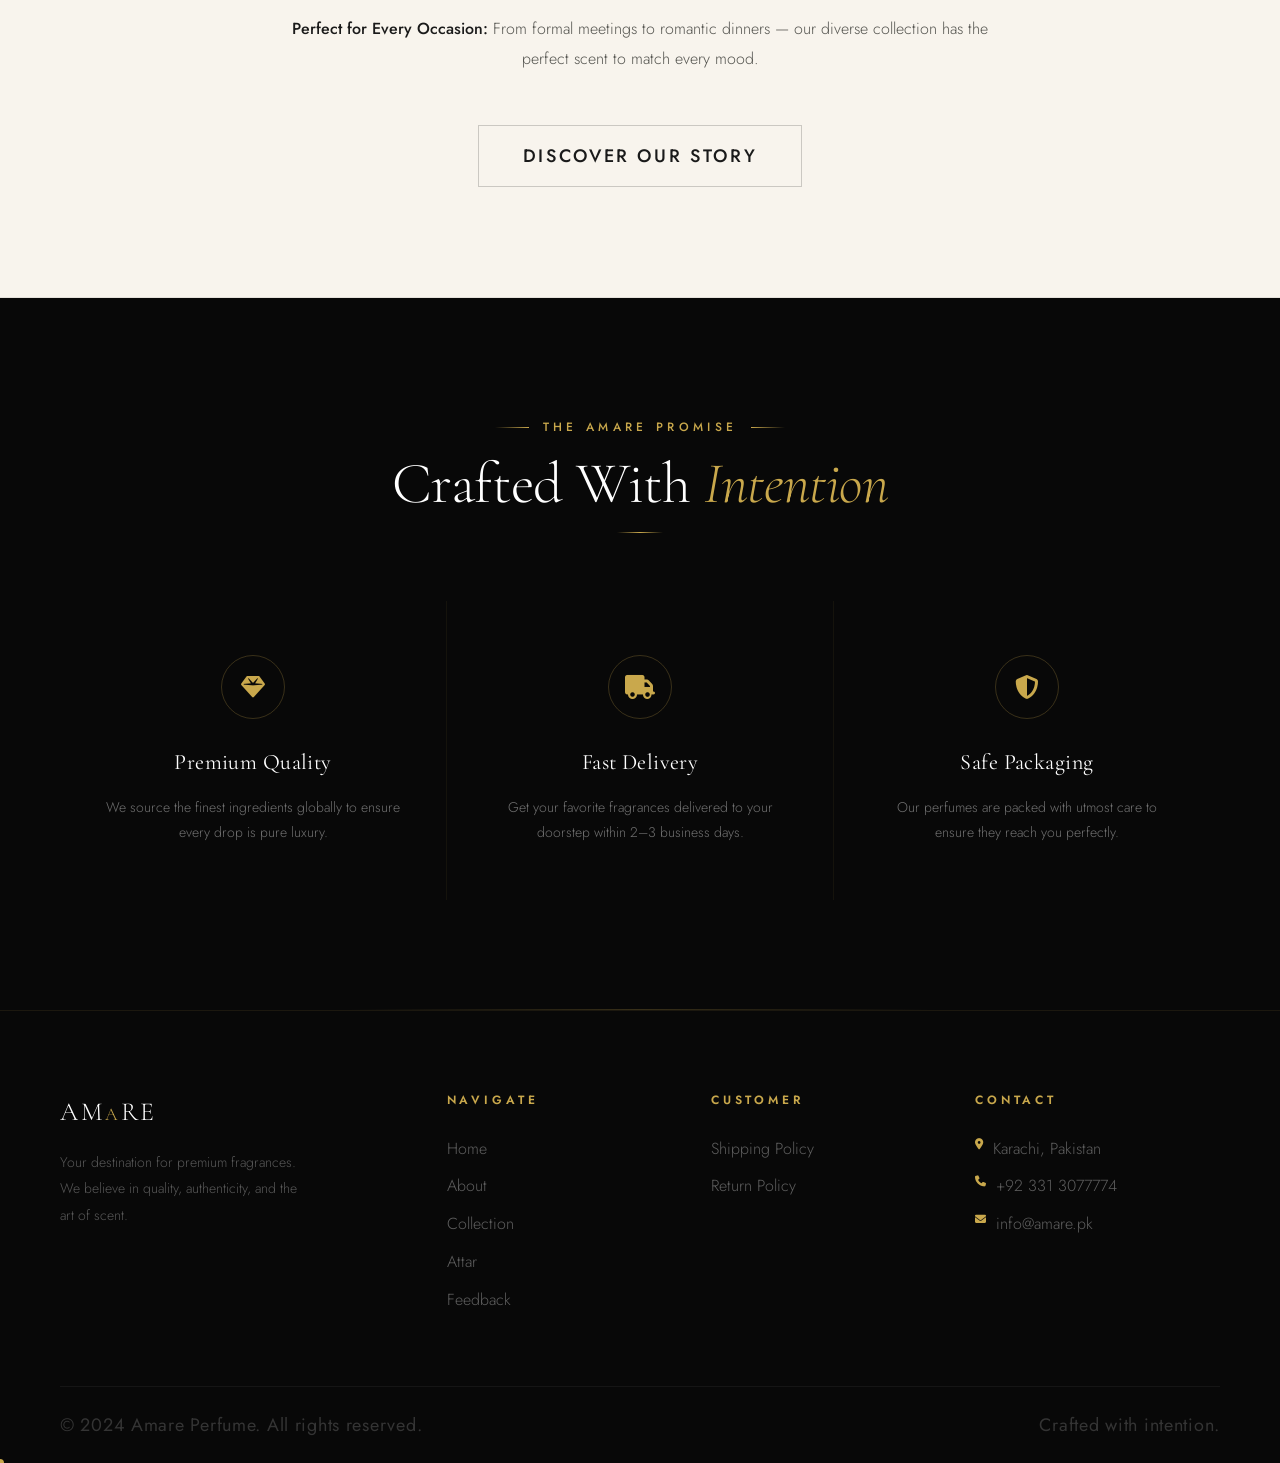
==== commit 9d0af63f: "c" ====
--- a/index.html
+++ b/index.html
@@ -1,415 +1,33 @@
 <!DOCTYPE html>
 <html lang="en">
-
 <head>
-    <meta charset="UTF-8">
-    <meta name="viewport" content="width=device-width, initial-scale=1.0">
-    <title>Amare Perfume Store</title>
-    <!-- Bootstrap CSS -->
-    <link href="https://cdn.jsdelivr.net/npm/bootstrap@5.3.2/dist/css/bootstrap.min.css" rel="stylesheet">
-    <!-- Font Awesome -->
-    <link rel="stylesheet" href="https://cdnjs.cloudflare.com/ajax/libs/font-awesome/6.4.0/css/all.min.css">
-    <!-- Google Font -->
-    <link href="https://fonts.googleapis.com/css2?family=Playfair+Display:wght@400;500;600;700&family=Poppins:wght@300;400;500;600&display=swap" rel="stylesheet">
-
-    <style>
-        /* Basic Reset */
-        * { margin: 0; padding: 0; box-sizing: border-box; }
-        body {
-            font-family: 'Poppins', sans-serif;
-            background-color: #ffffff;
-            color: #333;
-        }
-
-        /* Header (Black Background, White Text) */
-        .header {
-            background: #000; /* Black */
-            box-shadow: 0 2px 10px rgba(255,255,255,0.1);
-            position: sticky;
-            top: 0;
-            z-index: 100;
-        }
-        .header-container {
-            max-width: 1200px;
-            margin: 0 auto;
-            padding: 15px 20px;
-            display: flex;
-            justify-content: space-between;
-            align-items: center;
-        }
-        .logo h1 { 
-            font-family: 'Playfair Display', serif;
-            font-size: 28px; 
-            font-weight: 700; 
-            color: #fff; /* White */
-            margin: 0; 
-            cursor: pointer; 
-        }
-        .nav-links a { 
-            text-decoration: none; 
-            color: #fff; /* White */
-            margin: 0 15px; 
-            font-weight: 500; 
-            font-size: 14px;
-            transition: color 0.3s;
-        }
-        .nav-links a:hover { color: #d4a373; }
-        
-        /* Cart Icon */
-        .cart-icon-btn {
-            background: none; border: none; font-size: 20px; cursor: pointer; position: relative; color: #fff;
-        }
-        .cart-count-badge {
-            position: absolute; top: -5px; right: -10px; 
-            background: #d4a373; color: white; 
-            font-size: 10px; width: 18px; height: 18px; 
-            border-radius: 50%; display: flex; align-items: center; justify-content: center;
-        }
-
-        /* Hero Section */
-        .hero {
-            background: linear-gradient(rgba(0,0,0,0.3), rgba(0,0,0,0.3)), url('img/slider.jpeg') center/cover no-repeat;
-            min-height: 800px; 
-            display: flex; align-items: center; justify-content: center;
-            color: white; text-align: center;
-            flex-direction: column;
-        }
-        .hero h1 { 
-            font-family: 'Playfair Display', serif; 
-            font-size: 60px; 
-            margin-bottom: 15px; 
-            text-shadow: 2px 2px 4px rgba(0,0,0,0.5);
-        }
-        .hero p { 
-            font-size: 20px; 
-            font-weight: 300; 
-            letter-spacing: 2px;
-            max-width: 600px;
-            margin-bottom: 30px;
-        }
-        .hero-btn {
-            background: #d4a373;
-            color: white;
-            padding: 15px 40px;
-            border: none;
-            font-size: 16px;
-            letter-spacing: 1px;
-            cursor: pointer;
-            transition: 0.3s;
-            text-transform: uppercase;
-        }
-        .hero-btn:hover { background: #fff; color: #222; }
-
-        /* Products Section */
-        .products-section { 
-            padding: 60px 20px; 
-            max-width: 1200px; 
-            margin: 0 auto; 
-        }
-        .section-title {
-            text-align: center; 
-            font-family: 'Playfair Display', serif;
-            margin-bottom: 40px;
-            font-size: 32px;
-        }
-
-        /* Product Grid Layouts */
-        .product-row {
-            display: flex;
-            justify-content: center;
-            gap: 30px;
-            margin-bottom: 30px;
-            flex-wrap: wrap;
-        }
-
-        .product-card {
-            background: #fff;
-            border: 1px solid #eee;
-            border-radius: 8px;
-            overflow: hidden;
-            transition: transform 0.3s, box-shadow 0.3s;
-            display: flex;
-            flex-direction: column;
-            width: 100%; 
-        }
-
-        /* Desktop Layout Logic */
-        @media (min-width: 768px) {
-            /* Row 1: 3 Cards */
-            .row-3-cards .product-card {
-                width: calc(33.333% - 20px);
-            }
-            
-            /* Row 2: 2 Cards */
-            .row-2-cards .product-card {
-                width: calc(50% - 15px);
-            }
-        }
-
-        .product-card:hover { 
-            transform: translateY(-5px); 
-            box-shadow: 0 10px 20px rgba(0,0,0,0.1); 
-        }
-        
-        .product-img { 
-            height: 400px; 
-            overflow: hidden; 
-            position: relative;
-        }
-        .product-img img { 
-            width: 100%; 
-            height: 100%; 
-            object-fit: cover; 
-            transition: transform 0.5s;
-        }
-        .product-card:hover .product-img img { transform: scale(1.05); }
-
-        .product-info { 
-            padding: 20px; 
-            text-align: center; 
-            flex-grow: 1;
-            display: flex;
-            flex-direction: column;
-            justify-content: space-between;
-        }
-        .product-info h3 { font-size: 18px; margin-bottom: 8px; font-weight: 600; }
-        .price { color: #d4a373; font-weight: 600; font-size: 16px; margin-bottom: 15px; display: block; }
-        
-        .add-btn {
-            background: #222; color: white; border: none;
-            padding: 10px 20px; border-radius: 50px;
-            font-weight: 500; cursor: pointer; transition: 0.3s;
-            font-size: 14px;
-        }
-        .add-btn:hover { background: #d4a373; }
-
-        /* Text Section Below Products */
-        .about-section {
-            background-color: #fff;
-            padding: 60px 20px;
-            text-align: center;
-            border-top: 1px solid #eee;
-        }
-        .about-content {
-            max-width: 800px;
-            margin: 0 auto;
-        }
-        .about-content h2 {
-            font-family: 'Playfair Display', serif;
-            margin-bottom: 30px;
-            font-size: 32px;
-            color: #222;
-        }
-        .about-text-block {
-            margin-bottom: 20px;
-            font-size: 15px;
-            color: #555;
-            line-height: 1.7;
-        }
-
-        /* Feature Section */
-        .features-section {
-            padding: 60px 20px;
-            background: #f9f9f9;
-            border-top: 1px solid #eee;
-            border-bottom: 1px solid #eee;
-        }
-        .features-grid {
-            max-width: 1000px;
-            margin: 0 auto;
-            display: grid;
-            grid-template-columns: repeat(auto-fit, minmax(250px, 1fr));
-            gap: 30px;
-            text-align: center;
-        }
-        .feature-box i {
-            font-size: 40px;
-            color: #d4a373;
-            margin-bottom: 15px;
-        }
-        .feature-box h4 {
-            font-family: 'Playfair Display', serif;
-            margin-bottom: 10px;
-        }
-        .feature-box p {
-            color: #666;
-            font-size: 14px;
-        }
-
-        /* Footer (Black Background, White Text) */
-        .footer {
-            background-color: #000; /* Black */
-            color: #fff;
-            padding: 50px 20px 20px;
-        }
-        .footer-container {
-            max-width: 1200px;
-            margin: 0 auto;
-            display: grid;
-            grid-template-columns: repeat(auto-fit, minmax(200px, 1fr));
-            gap: 30px;
-        }
-        .footer-col h4 {
-            font-family: 'Playfair Display', serif;
-            margin-bottom: 20px;
-            color: #fff; /* White */
-        }
-        .footer-col p, .footer-col a {
-            color: #ccc; /* Light Grey for readability */
-            font-size: 14px;
-            text-decoration: none;
-            display: block;
-            margin-bottom: 10px;
-            transition: color 0.3s;
-        }
-        .footer-col a:hover { color: #d4a373; }
-        .footer-bottom {
-            text-align: center;
-            margin-top: 40px;
-            border-top: 1px solid #333;
-            padding-top: 20px;
-            font-size: 13px;
-            color: #888;
-        }
-        .social-icons a {
-            display: inline-block;
-            width: 35px; height: 35px;
-            line-height: 35px;
-            text-align: center;
-            border: 1px solid #444;
-            border-radius: 50%;
-            color: #fff;
-            margin-right: 5px;
-            transition: 0.3s;
-        }
-        .social-icons a:hover {
-            background: #d4a373;
-            border-color: #d4a373;
-            color: #fff;
-        }
-
-        /* Sidebar Cart */
-        .cart-sidebar {
-            position: fixed; top: 0; right: -400px;
-            width: 400px; height: 100vh;
-            background: white; z-index: 1050;
-            box-shadow: -5px 0 15px rgba(0,0,0,0.1);
-            transition: right 0.4s ease;
-            display: flex; flex-direction: column;
-        }
-        .cart-sidebar.open { right: 0; }
-        .overlay {
-            position: fixed; top: 0; left: 0; width: 100%; height: 100%;
-            background: rgba(0,0,0,0.5); z-index: 1040;
-            display: none;
-        }
-        .overlay.show { display: block; }
-        
-        /* Cart Internal CSS */
-        .cart-header { padding: 20px; border-bottom: 1px solid #eee; display: flex; justify-content: space-between; align-items: center; }
-        .close-btn { background: none; border: none; font-size: 24px; cursor: pointer; }
-        .cart-body { flex: 1; overflow-y: auto; padding: 20px; }
-        .cart-footer { padding: 20px; border-top: 1px solid #eee; background: #fff; }
-        .cart-item { display: flex; align-items: center; padding: 10px 0; border-bottom: 1px solid #f0f0f0; }
-        .cart-item img { width: 60px; height: 60px; object-fit: cover; border-radius: 8px; margin-right: 15px; }
-        .item-details { flex: 1; }
-        .item-details h6 { margin: 0 0 5px; font-size: 14px; }
-        .item-details p { margin: 0; color: #d4a373; font-weight: 600; font-size: 14px; }
-        .qty-controls { display: flex; align-items: center; border: 1px solid #ddd; border-radius: 20px; padding: 2px 5px; margin-top: 5px; width: fit-content; }
-        .qty-btn { background: none; border: none; width: 25px; font-weight: bold; cursor: pointer; }
-        .remove-item { background: none; border: none; color: #ddd; cursor: pointer; font-size: 16px; }
-        .remove-item:hover { color: red; }
-
-        @media (max-width: 768px) {
-            .cart-sidebar { width: 100%; right: -100%; }
-            .hero { min-height: 400px; }
-            .hero h1 { font-size: 36px; }
-        }
-
-
-        *{
-    margin:0;
-    padding:0;
-    box-sizing:border-box;
-    font-family: 'Poppins', sans-serif;
-}
-
-body{
-    background:#fff;
-}
-
-/* NAVBAR */
-.navbar{
-    width:100%;
-    background:#000;
-    padding: 12px 40px;
-    position: sticky;
-    top:0;
-    z-index:999;
-}
-
-.nav-container{
-    display:flex;
-    justify-content:space-between;
-    align-items:center;
-}
-
-/* Logo */
-.logo img{
-    height:55px;
-}
-
-/* Menu Links */
-.nav-links{
-    list-style:none;
-    display:flex;
-    gap:40px;
-}
-
-.nav-links li a{
-    color:#fff;
-    text-decoration:none;
-    font-size:18px;
-    font-weight:500;
-    transition:0.3s;
-}
-
-.nav-links li a:hover{
-    color:#d4af37; /* gold hover */
-}
-
-/* Cart */
-.cart{
-    position:relative;
-    color:#fff;
-    font-size:22px;
-    cursor:pointer;
-}
-
-.cart-count{
-    position:absolute;
-    top:-8px;
-    right:-10px;
-    background:#d4af37;
-    color:#000;
-    font-size:12px;
-    padding:2px 6px;
-    border-radius:50%;
-    font-weight:600;
-}
-
-/* Responsive */
-@media(max-width:900px){
-    .nav-links{
-        display:none;
+  <meta charset="UTF-8">
+  <meta name="viewport" content="width=device-width, initial-scale=1.0">
+  <title>Amare — Luxury Perfume</title>
+  <link rel="stylesheet" href="https://cdnjs.cloudflare.com/ajax/libs/font-awesome/6.4.0/css/all.min.css">
+  <link rel="stylesheet" href="css/style.css">
+  <!-- Custom cursor styles (injected here so they load before JS) -->
+  <style>
+    .cursor-dot {
+      width:8px; height:8px; background:var(--gold); border-radius:50%;
+      position:fixed; pointer-events:none; z-index:99999;
+      transform:translate(-50%,-50%); transition:width .2s,height .2s;
     }
-}
-.logo img{
-margin-bottom: 5px;
-}
-    </style>
+    .cursor-ring {
+      width:36px; height:36px; border:1px solid rgba(201,168,76,.45); border-radius:50%;
+      position:fixed; pointer-events:none; z-index:99998;
+      transform:translate(-50%,-50%);
+      transition:width .22s,height .22s,border-color .22s;
+    }
+    .page-transition {
+      position:fixed; inset:0; background:var(--black); z-index:9999;
+      transform:scaleY(0); transform-origin:bottom;
+      transition:transform .5s cubic-bezier(.25,.46,.45,.94);
+    }
+    .page-transition.entering { transform:scaleY(1); transform-origin:bottom; }
+    .page-transition.leaving  { transform:scaleY(0); transform-origin:top; }
+  </style>
 </head>
-
 <body>
 
   <!-- Page Transition -->
@@ -477,122 +95,151 @@
     </div>
   </section>
 
-    <!-- Products Section -->
-    <section class="products-section">
-        <h2 class="section-title">Our Collection</h2>
-
-        <!-- Row 1: First 3 Cards -->
-        <div class="product-row row-3-cards">
-            <!-- Card 1: Azure -->
-            <div class="product-card">
-                <div class="product-img">
-                    <img src="img/Azure.jpeg" alt="Azure Elixer">
-                </div>
-                <div class="product-info">
-                    <div>
-                        <h3>Azure Elixer</h3>
-                        <span class="price">Rs 1799</span>
-                    </div>
-                    <button class="add-btn" onclick="addToCart('Azure Elixer', 1799, 'img/Azure.jpeg')">Add to Cart</button>
-                </div>
-            </div>
-
-            <!-- Card 2: Midnight Alpha -->
-            <div class="product-card">
-                <div class="product-img">
-                    <img src="img/Midnight.png" alt="Midnight Alpha">
-                </div>
-                <div class="product-info">
-                    <div>
-                        <h3>Midnight Alpha</h3>
-                        <span class="price">Rs 1899</span>
-                    </div>
-                    <button class="add-btn" onclick="addToCart('Midnight Alpha', 1899, 'img/Midnight.png')">Add to Cart</button>
-                </div>
-            </div>
-
-            <!-- Card 3: Velvet Desire -->
-            <div class="product-card">
-                <div class="product-img">
-                    <img src="img/Velvet.png" alt="Velvet Desire">
-                </div>
-                <div class="product-info">
-                    <div>
-                        <h3>Velvet Desire</h3> 
-                        <span class="price">Rs 1999</span>
-                    </div>
-                    <button class="add-btn" onclick="addToCart('Velvet Desire', 1999, 'img/Velvet.png')">Add to Cart</button>
-                </div>
-            </div>
-        </div>
-
-        <!-- Row 2: Next 3 Cards -->
-        <div class="product-row row-3-cards">
-            <!-- Card 4: Oud 313 -->
-            <div class="product-card">
-                <div class="product-img">
-                    <img src="img/Oud313.png" alt="Oud 313">
-                </div>
-                <div class="product-info">
-                    <div>
-                        <h3>Oud 313</h3>
-                        <span class="price">Rs 2199</span>
-                    </div>
-                    <button class="add-btn" onclick="addToCart('Oud 313', 2199, 'img/Oud313.png')">Add to Cart</button>
-                </div>
-            </div>
-
-            <!-- Card 5: OUD 313 NOIR -->
-            <div class="product-card">
-                <div class="product-img">
-                    <img src="img/Oud313niour.png" alt="OUD 313 NOIR">
-                </div>
-                <div class="product-info">
-                    <div>
-                        <h3>OUD 313 NOIR</h3>
-                        <span class="price">Rs 2199</span>
-                    </div>
-                    <button class="add-btn" onclick="addToCart('OUD 313 NOIR', 2199, 'img/Oud313niour.png')">Add to Cart</button>
-                </div>
-            </div>
-
-            <!-- Card 6: 5 Testers -->
-            <div class="product-card">
-                <div class="product-img">
-                    <img src="img/testers.png" alt="5 Testers">
-                </div>
-                <div class="product-info">
-                    <div>
-                        <h3>5 Testers</h3>
-                        <span class="price">Rs 1499</span>
-                    </div>
-                    <button class="add-btn" onclick="addToCart('5 Testers', 1499, 'img/testers.png')">Add to Cart</button>
-                </div>
-            </div>
+  <!-- ── COLLECTION ── -->
+  <section class="products-section">
+    <div class="container">
+      <div class="section-header" data-reveal>
+        <div class="section-label">Our Collection</div>
+        <h2>Signature <em>Fragrances</em></h2>
+        <div class="section-divider"></div>
+        <p>Each bottle holds a world — choose the one that speaks to you.</p>
+      </div>
+
+      <div class="products-grid">
+
+        <!-- Azure Elixer -->
+        <div class="product-card" data-reveal data-delay="0">
+          <div class="product-card__img">
+            <a href="products.html#azure-elixir"><img src="img/Azure.jpeg" alt="Azure Elixer" loading="lazy"></a>
+            <div class="product-card__overlay"></div>
+            <span class="product-card__badge">Men</span>
+          </div>
+          <div class="product-card__info">
+            <div>
+              <div class="product-card__name">Azure Elixer</div>
+              <span class="product-card__price">Rs 1,799</span>
+            </div>
+            <button class="product-card__btn" onclick="addToCart('Azure Elixer',1799,'img/Azure.jpeg')">
+              <span><i class="fas fa-plus"></i> &nbsp;Add to Cart</span>
+            </button>
+          </div>
+        </div>
+
+        <!-- Midnight Alpha -->
+        <div class="product-card" data-reveal data-delay="150">
+          <div class="product-card__img">
+            <a href="products.html#midnight-alpha"><img src="img/Midnight.png" alt="Midnight Alpha" loading="lazy"></a>
+            <div class="product-card__overlay"></div>
+            <span class="product-card__badge">Men</span>
+          </div>
+          <div class="product-card__info">
+            <div>
+              <div class="product-card__name">Midnight Alpha</div>
+              <span class="product-card__price">Rs 1,899</span>
+            </div>
+            <button class="product-card__btn" onclick="addToCart('Midnight Alpha',1899,'img/Midnight.png')">
+              <span><i class="fas fa-plus"></i> &nbsp;Add to Cart</span>
+            </button>
+          </div>
+        </div>
+
+        <!-- Velvet Desire -->
+        <div class="product-card" data-reveal data-delay="300">
+          <div class="product-card__img">
+            <a href="products.html#velvet-desire"><img src="img/Velvet.png" alt="Velvet Desire" loading="lazy"></a>
+            <div class="product-card__overlay"></div>
+            <span class="product-card__badge product-card__badge--gold">Women</span>
+          </div>
+          <div class="product-card__info">
+            <div>
+              <div class="product-card__name">Velvet Desire</div>
+              <span class="product-card__price">Rs 1,999</span>
+            </div>
+            <button class="product-card__btn" onclick="addToCart('Velvet Desire',1999,'img/Velvet.jpeg')">
+              <span><i class="fas fa-plus"></i> &nbsp;Add to Cart</span>
+            </button>
+          </div>
+        </div>
+
+        <!-- Oud 313 -->
+        <div class="product-card" data-reveal data-delay="0">
+          <div class="product-card__img">
+            <a href="products.html#oud-313"><img src="img/Oud313.png" alt="Oud 313" loading="lazy"></a>
+            <div class="product-card__overlay"></div>
+            <span class="product-card__badge">Oud</span>
+          </div>
+          <div class="product-card__info">
+            <div>
+              <div class="product-card__name">Oud 313</div>
+              <span class="product-card__price">Rs 2,199</span>
+            </div>
+            <button class="product-card__btn" onclick="addToCart('Oud 313',2199,'img/Oud313.png')">
+              <span><i class="fas fa-plus"></i> &nbsp;Add to Cart</span>
+            </button>
+          </div>
+        </div>
+
+        <!-- OUD 313 NOIR -->
+        <div class="product-card" data-reveal data-delay="150">
+          <div class="product-card__img">
+            <a href="products.html#oud-313-noir"><img src="img/Oud313niour.png" alt="OUD 313 NOIR" loading="lazy"></a>
+            <div class="product-card__overlay"></div>
+            <span class="product-card__badge">Oud Noir</span>
+          </div>
+          <div class="product-card__info">
+            <div>
+              <div class="product-card__name">OUD 313 NOIR</div>
+              <span class="product-card__price">Rs 2,199</span>
+            </div>
+            <button class="product-card__btn" onclick="addToCart('OUD 313 NOIR',2199,'img/Oud313niour.png')">
+              <span><i class="fas fa-plus"></i> &nbsp;Add to Cart</span>
+            </button>
+          </div>
+        </div>
+
+        <!-- 5 Testers -->
+        <div class="product-card" data-reveal data-delay="300">
+          <div class="product-card__img">
+            <a href="products.html#tester-set"><img src="img/testers.png" alt="5 Testers" loading="lazy"></a>
+            <div class="product-card__overlay"></div>
+            <span class="product-card__badge product-card__badge--gold">Tester Set</span>
+          </div>
+          <div class="product-card__info">
+            <div>
+              <div class="product-card__name">5 Testers</div>
+              <span class="product-card__price">Rs 1,499</span>
+            </div>
+            <button class="product-card__btn" onclick="addToCart('5 Testers',1499,'img/testers.png')">
+              <span><i class="fas fa-plus"></i> &nbsp;Add to Cart</span>
+            </button>
+          </div>
         </div>
 
       </div><!-- /products-grid -->
     </div>
   </section>
 
-    <!-- Text Section -->
-    <section class="about-section">
-        <div class="about-content">
-            <h2>Why Choose Our Perfumes?</h2>
-            
-            <p class="about-text-block">
-                <strong>Unmatched Longevity:</strong> Our perfumes are designed to stay with you from morning to night. Just one application is enough to keep you smelling fresh and luxurious throughout your busy day.
-            </p>
-            
-            <p class="about-text-block">
-                <strong>Premium Ingredients:</strong> We believe in quality over quantity. Each fragrance is crafted using high-quality essential oils imported from France and Arabia, ensuring a rich and authentic scent profile.
-            </p>
-
-            <p class="about-text-block">
-                <strong>Perfect for Every Occasion:</strong> Whether you are heading to a formal meeting, a casual hangout, or a romantic dinner, our diverse collection has the perfect scent to match your mood and style.
-            </p>
-        </div>
-    </section>
+  <!-- ── ABOUT STRIP ── -->
+  <section class="about-strip">
+    <div class="about-strip__inner">
+      <div data-reveal>
+        <div class="section-label">Why Amare</div>
+        <h2>"A fragrance is an invisible<br>part of your personal style."</h2>
+        <p>
+          <strong>Unmatched Longevity:</strong> Our perfumes are designed to stay with you from morning to night. Just one application keeps you smelling luxurious throughout your day.
+        </p>
+        <p>
+          <strong>Premium Ingredients:</strong> Crafted using high-quality essential oils imported from France and Arabia, ensuring a rich and authentic scent profile.
+        </p>
+        <p>
+          <strong>Perfect for Every Occasion:</strong> From formal meetings to romantic dinners — our diverse collection has the perfect scent to match every mood.
+        </p>
+        <a href="about.html" class="btn btn--outline-dark" style="margin-top:32px;">
+          <span>Discover Our Story</span>
+        </a>
+      </div>
+    </div>
+  </section>
 
   <!-- ── FEATURES ── -->
   <section class="features-section">
@@ -623,40 +270,40 @@
     </div>
   </section>
 
-    <!-- Footer (Black) -->
-    <footer class="footer">
-        <div class="footer-container">
-            <div class="footer-col">
-                       <div class="logo" ><img src="img/logo2.png" alt="" width="90px" height="90px" ></div>
-
-                <p>Your destination for premium fragrances. We believe in quality and authenticity.</p>
-                <div class="social-icons mt-3">
-                    
-                </div>
-            </div>
-            <div class="footer-col">
-                <h4>Quick Links</h4>
-                <a href="index.html">Home</a>
-                <a href="about.html">About</a>
-                <a href="malefemale.html">Male/Female</a>
-                <a href="attar.html">Oud</a>
-                <a href="feedback.html">Feedback</a>
-            </div>
-            <div class="footer-col">
-                <h4>Customer Service</h4>
-                <a href="#">Shipping Policy</a>
-            </div>
-            <div class="footer-col">
-                <h4>Contact Info</h4>
-                <p><i class="fas fa-map-marker-alt me-2"></i> Karachi, Pakistan</p>
-                <p><i class="fas fa-phone me-2"></i> +92 331 3077774</p>
-                <p><i class="fas fa-envelope me-2"></i> info@amare.pk</p>
-            </div>
-        </div>
-        <div class="footer-bottom">
-            &copy; 2023 Amare Perfume. All Rights Reserved.
-        </div>
-    </footer>
+  <!-- ── FOOTER ── -->
+  <footer class="site-footer">
+    <div class="container">
+      <div class="footer-grid">
+        <div class="footer-brand">
+          <div class="footer-brand__name">Am<span>a</span>re</div>
+          <p>Your destination for premium fragrances. We believe in quality, authenticity, and the art of scent.</p>
+        </div>
+        <div class="footer-col">
+          <h4>Navigate</h4>
+          <a href="index.html">Home</a>
+          <a href="about.html">About</a>
+          <a href="malefemale.html">Collection</a>
+          <a href="attar.html">Attar</a>
+          <a href="feedback.html">Feedback</a>
+        </div>
+        <div class="footer-col">
+          <h4>Customer</h4>
+          <a href="#">Shipping Policy</a>
+          <a href="#">Return Policy</a>
+        </div>
+        <div class="footer-col">
+          <h4>Contact</h4>
+          <p class="footer-contact"><i class="fas fa-map-marker-alt"></i>Karachi, Pakistan</p>
+          <p class="footer-contact"><i class="fas fa-phone"></i>+92 331 3077774</p>
+          <p class="footer-contact"><i class="fas fa-envelope"></i>info@amare.pk</p>
+        </div>
+      </div>
+      <div class="footer-bottom">
+        <span>&copy; 2024 Amare Perfume. All rights reserved.</span>
+        <span>Crafted with intention.</span>
+      </div>
+    </div>
+  </footer>
 
   <!-- ── CART SIDEBAR ── -->
   <div class="cart-sidebar" id="cart-sidebar">
@@ -678,104 +325,6 @@
     </div>
   </div>
 
-    <!-- JS Script -->
-    <script>
-        let cart = JSON.parse(localStorage.getItem("cart")) || [];
-        const sidebar = document.getElementById('cart-sidebar');
-        const overlay = document.querySelector('.overlay');
-        const cartContainer = document.getElementById('cart-items-container');
-
-        document.addEventListener('DOMContentLoaded', updateCartUI);
-
-        function toggleCart() {
-            sidebar.classList.toggle('open');
-            overlay.classList.toggle('show');
-        }
-
-        function addToCart(name, price, img) {
-            const existingItem = cart.find(item => item.name === name);
-            if (existingItem) {
-                existingItem.quantity++;
-            } else {
-                cart.push({ name, price, img, quantity: 1 });
-            }
-            saveCart();
-            updateCartUI();
-            if (!sidebar.classList.contains('open')) toggleCart();
-        }
-
-        function updateCartUI() {
-            cartContainer.innerHTML = "";
-            let total = 0;
-            let count = 0;
-
-            if (cart.length === 0) {
-                cartContainer.innerHTML = `<div class="text-center text-muted mt-5"><i class="fas fa-shopping-bag fa-3x mb-3"></i><p>Your cart is empty</p></div>`;
-            } else {
-                cart.forEach((item, index) => {
-                    total += item.price * item.quantity;
-                    count += item.quantity;
-                    cartContainer.innerHTML += `
-                        <div class="cart-item">
-                            <img src="${item.img}" alt="${item.name}">
-                            <div class="item-details">
-                                <h6>${item.name}</h6>
-                                <p>Rs ${item.price}</p>
-                                <div class="qty-controls">
-                                    <button class="qty-btn" onclick="changeQty(${index}, -1)">−</button>
-                                    <span class="qty-val">${item.quantity}</span>
-                                    <button class="qty-btn" onclick="changeQty(${index}, 1)">+</button>
-                                </div>
-                            </div>
-                            <button class="remove-item" onclick="removeItem(${index})"><i class="fas fa-trash"></i></button>
-                        </div>
-                    `;
-                });
-            }
-            document.getElementById('cart-total').innerText = "Rs " + total;
-            document.getElementById('header-cart-count').innerText = count;
-        }
-
-        function changeQty(index, change) {
-            cart[index].quantity += change;
-            if (cart[index].quantity <= 0) cart.splice(index, 1);
-            saveCart();
-            updateCartUI();
-        }
-
-        function removeItem(index) {
-            cart.splice(index, 1);
-            saveCart();
-            updateCartUI();
-        }
-
-        function saveCart() {
-            localStorage.setItem("cart", JSON.stringify(cart));
-        }
-
-        function orderAll() {
-            const name = document.getElementById("cust-name").value.trim();
-            const addr = document.getElementById("cust-addr").value.trim();
-            if (!name || !addr) { alert("Please enter Name and Address!"); return; }
-            if (cart.length === 0) { alert("Cart is empty!"); return; }
-
-            let msg = `*New Order!* 🛍️%0A--------------------------%0A*Name:* ${encodeURIComponent(name)}%0A*Address:* ${encodeURIComponent(addr)}%0A--------------------------%0A`;
-            let totalAmount = 0;
-            cart.forEach(item => {
-                msg += `*Product:* ${encodeURIComponent(item.name)}%0A*Qty:* ${item.quantity}%0A*Price:* Rs ${item.price * item.quantity}%0A--------------------------%0A`;
-                totalAmount += item.price * item.quantity;
-            });
-            msg += `*Total Amount:* Rs ${totalAmount}`;
-
-            window.open(`https://wa.me/923313077774?text=${msg}`, '_blank');
-            
-            cart = [];
-            saveCart();
-            updateCartUI();
-            document.getElementById("cust-name").value = "";
-            document.getElementById("cust-addr").value = "";
-            toggleCart();
-        }
-    </script>
+  <script src="js/main.js"></script>
 </body>
-</html>
+</html>
--- a/css/style.css
+++ b/css/style.css
@@ -0,0 +1,814 @@
+/* ================================================================
+   AMARE PERFUME — LUXURY MASTER STYLESHEET
+   Palette: Obsidian Black · Champagne Gold · Ivory · Warm White
+   Aesthetic: Tom Ford / Dior / Chanel — Cinematic & Refined
+================================================================ */
+
+@import url('https://fonts.googleapis.com/css2?family=Cormorant+Garamond:ital,wght@0,300;0,400;0,500;0,600;1,300;1,400;1,600&family=Jost:wght@200;300;400;500;600&display=swap');
+
+/* ── CSS VARIABLES ── */
+:root {
+  --black:          #080808;
+  --near-black:     #111111;
+  --charcoal:       #1c1c1c;
+  --panel:          #242424;
+  --gold:           #c9a84c;
+  --gold-light:     #e2c97e;
+  --gold-dim:       rgba(201,168,76,0.13);
+  --gold-border:    rgba(201,168,76,0.25);
+  --ivory:          #f8f4ed;
+  --cream:          #ece8df;
+  --warm-white:     #fdfbf8;
+  --text-primary:   #1a1a1a;
+  --text-secondary: #555550;
+  --text-muted:     #8a8880;
+  --white:          #ffffff;
+  --border-light:   rgba(0,0,0,0.08);
+  --font-display:   'Cormorant Garamond', Georgia, serif;
+  --font-body:      'Jost', 'Helvetica Neue', sans-serif;
+  --section-pad:    110px;
+  --ease:           cubic-bezier(0.25, 0.46, 0.45, 0.94);
+  --ease-spring:    cubic-bezier(0.34, 1.56, 0.64, 1);
+  --dur-fast:       0.2s;
+  --dur-mid:        0.42s;
+  --dur-slow:       0.72s;
+  --shadow-md:      0 8px 32px rgba(0,0,0,0.10);
+  --shadow-lg:      0 20px 60px rgba(0,0,0,0.14);
+  --shadow-gold:    0 0 48px rgba(201,168,76,0.16);
+}
+
+/* ── RESET ── */
+*, *::before, *::after { margin:0; padding:0; box-sizing:border-box; }
+html { scroll-behavior:smooth; overflow-x:hidden; }
+body {
+  font-family: var(--font-body);
+  background: var(--warm-white);
+  color: var(--text-primary);
+  font-size: 18px;
+  line-height: 1.6;
+  -webkit-font-smoothing: antialiased;
+  overflow-x: hidden;
+}
+p, li, span, input, textarea, label {
+  font-size: 18px;
+}
+img { display:block; max-width:100%; }
+a   { text-decoration:none; color:inherit; }
+button { cursor:pointer; font-family:var(--font-body); }
+::selection { background:var(--gold); color:var(--white); }
+
+/* Scrollbar */
+::-webkit-scrollbar { width:4px; }
+::-webkit-scrollbar-track { background:var(--cream); }
+::-webkit-scrollbar-thumb { background:var(--gold); border-radius:2px; }
+
+/* Grain texture */
+body::before {
+  content:'';
+  position:fixed; inset:0;
+  background-image:url("data:image/svg+xml,%3Csvg viewBox='0 0 512 512' xmlns='http://www.w3.org/2000/svg'%3E%3Cfilter id='n'%3E%3CfeTurbulence type='fractalNoise' baseFrequency='0.9' numOctaves='4' stitchTiles='stitch'/%3E%3C/filter%3E%3Crect width='100%25' height='100%25' filter='url(%23n)' opacity='1'/%3E%3C/svg%3E");
+  opacity:0.016; pointer-events:none; z-index:9998;
+}
+
+/* ── CONTAINER ── */
+.container { max-width:1240px; margin:0 auto; padding:0 40px; }
+
+/* ── SECTION LABEL ── */
+.section-label {
+  display:inline-flex; align-items:center; gap:14px;
+  font-size:12px; font-weight:500; letter-spacing:0.36em;
+  text-transform:uppercase; color:var(--gold); margin-bottom:16px;
+}
+.section-label::before, .section-label::after {
+  content:''; width:34px; height:1px;
+  background:linear-gradient(90deg, transparent, var(--gold));
+  flex-shrink:0;
+}
+.section-label::after { background:linear-gradient(90deg, var(--gold), transparent); }
+
+/* ── REVEAL ANIMATIONS ── */
+[data-reveal] {
+  opacity:0; transform:translateY(38px);
+  transition: opacity var(--dur-slow) var(--ease),
+              transform var(--dur-slow) var(--ease);
+}
+[data-reveal="left"]  { transform:translateX(-46px); }
+[data-reveal="right"] { transform:translateX(46px); }
+[data-reveal="scale"] { transform:scale(0.93); }
+[data-reveal].revealed { opacity:1; transform:none; }
+[data-delay="100"] { transition-delay:0.1s; }
+[data-delay="200"] { transition-delay:0.2s; }
+[data-delay="300"] { transition-delay:0.3s; }
+[data-delay="400"] { transition-delay:0.4s; }
+[data-delay="500"] { transition-delay:0.5s; }
+[data-delay="600"] { transition-delay:0.6s; }
+
+/* ================================================================
+   NAVBAR
+================================================================ */
+.navbar {
+  position:fixed; top:0; left:0; right:0; z-index:900;
+  padding:0 52px; height:150px;
+  display:flex; align-items:center; justify-content:space-between;
+  transition: background var(--dur-mid) var(--ease),
+              height var(--dur-mid) var(--ease),
+              box-shadow var(--dur-mid) var(--ease);
+}
+.navbar.scrolled {
+  height:120px;
+  background:rgba(8,8,8,0.96);
+  backdrop-filter:blur(20px); -webkit-backdrop-filter:blur(20px);
+  box-shadow:0 1px 0 rgba(201,168,76,0.14);
+}
+
+.navbar__logo {
+  display:flex;
+  align-items:center;
+  gap:12px;
+  font-family:var(--font-display); font-size:30px; font-weight:400;
+  letter-spacing:0.1em; color:var(--white); text-transform:uppercase;
+}
+.navbar__logo-img {
+  height:120px;
+  width:auto;
+}
+.navbar.scrolled .navbar__logo-img { height:92px; }
+.navbar__logo-text { display:inline-block; }
+.navbar__logo span { color:var(--gold); }
+
+.navbar__links { list-style:none; display:flex; align-items:center; gap:40px; }
+.navbar__links a {
+  font-size:12px; font-weight:400; letter-spacing:0.2em;
+  text-transform:uppercase; color:rgba(255,255,255,0.7);
+  position:relative; padding-bottom:4px;
+  transition:color var(--dur-fast);
+}
+.navbar__links a::after {
+  content:''; position:absolute; bottom:0; left:0;
+  width:0; height:1px; background:var(--gold);
+  transition:width var(--dur-mid) var(--ease);
+}
+.navbar__links a:hover, .navbar__links a.active { color:var(--gold-light); }
+.navbar__links a:hover::after, .navbar__links a.active::after { width:100%; }
+
+.navbar__right { display:flex; align-items:center; gap:20px; }
+
+.navbar__cart {
+  position:relative; background:none;
+  border:1px solid rgba(255,255,255,0.2);
+  color:var(--white); width:42px; height:42px; border-radius:50%;
+  display:flex; align-items:center; justify-content:center; font-size:15px;
+  transition:border-color var(--dur-fast), background var(--dur-fast), transform 0.25s var(--ease-spring);
+}
+.navbar__cart:hover {
+  border-color:var(--gold); background:var(--gold-dim); transform:scale(1.07);
+}
+
+.cart-count {
+  position:absolute; top:-4px; right:-4px;
+  background:var(--gold); color:var(--black);
+  font-size:11px; font-weight:700; width:18px; height:18px;
+  border-radius:50%; display:flex; align-items:center; justify-content:center;
+  font-family:var(--font-body); border:1.5px solid var(--black);
+}
+.cart-count.pop { animation:cartPop 0.35s var(--ease-spring); }
+@keyframes cartPop {
+  0%,100% { transform:scale(1); } 50% { transform:scale(1.55); }
+}
+
+.navbar__hamburger { display:none; flex-direction:column; gap:5px; background:none; border:none; padding:4px; }
+.navbar__hamburger span { display:block; width:22px; height:1.5px; background:var(--white); transition:transform var(--dur-mid) var(--ease), opacity var(--dur-fast); }
+.navbar__hamburger.open span:nth-child(1) { transform:translateY(6.5px) rotate(45deg); }
+.navbar__hamburger.open span:nth-child(2) { opacity:0; }
+.navbar__hamburger.open span:nth-child(3) { transform:translateY(-6.5px) rotate(-45deg); }
+
+/* Mobile menu */
+.mobile-nav {
+  position:fixed; inset:0; background:rgba(8,8,8,0.97);
+  backdrop-filter:blur(20px); z-index:850;
+  display:flex; flex-direction:column; align-items:center; justify-content:center;
+  gap:36px; opacity:0; pointer-events:none;
+  transition:opacity var(--dur-mid) var(--ease);
+}
+.mobile-nav.open { opacity:1; pointer-events:auto; }
+.mobile-nav a {
+  font-family:var(--font-display); font-size:44px; font-weight:300;
+  color:rgba(255,255,255,0.65); letter-spacing:0.04em; font-style:italic;
+  transition:color var(--dur-fast), transform var(--dur-fast);
+}
+.mobile-nav a:hover { color:var(--gold-light); transform:translateX(10px); }
+
+/* ================================================================
+   HERO
+================================================================ */
+.hero {
+  position:relative; min-height:100vh;
+  display:flex; align-items:center; justify-content:center;
+  overflow:hidden; background:var(--black);
+}
+.hero__bg {
+  position:absolute; inset:0;
+  background:url('img/Slider.jpeg') center/cover no-repeat;
+  animation:heroPan 20s ease-in-out infinite alternate;
+  filter:brightness(0.36) saturate(0.65);
+}
+@keyframes heroPan {
+  from { transform:scale(1.07) translateX(0); }
+  to   { transform:scale(1.07) translateX(-2.5%); }
+}
+.hero__overlay {
+  position:absolute; inset:0;
+  background:
+    linear-gradient(to bottom, rgba(8,8,8,0.2) 0%, transparent 35%, rgba(8,8,8,0.72) 100%),
+    linear-gradient(to right,  rgba(8,8,8,0.35) 0%, transparent 55%);
+}
+.hero__particles { position:absolute; inset:0; pointer-events:none; }
+
+.hero__content { position:relative; text-align:center; padding:0 24px; max-width:880px; }
+
+.hero__eyebrow {
+  display:inline-flex; align-items:center; gap:14px;
+  font-size:12px; font-weight:400; letter-spacing:0.42em;
+  text-transform:uppercase; color:var(--gold); margin-bottom:26px;
+  opacity:0; transform:translateY(18px);
+  animation:heroUp 0.9s var(--ease) 0.3s forwards;
+}
+.hero__eyebrow::before, .hero__eyebrow::after {
+  content:''; width:42px; height:1px; background:var(--gold); opacity:0.5;
+}
+
+.hero__title {
+  font-family:var(--font-display);
+  font-size:clamp(62px, 9.5vw, 120px);
+  font-weight:300; line-height:0.9; letter-spacing:-0.01em;
+  color:var(--white); margin-bottom:22px;
+  opacity:0; transform:translateY(28px);
+  animation:heroUp 1s var(--ease) 0.55s forwards;
+}
+.hero__title em { font-style:italic; color:var(--gold-light); display:block; }
+
+.hero__subtitle {
+  font-size:13px; font-weight:300; letter-spacing:0.3em;
+  text-transform:uppercase; color:rgba(255,255,255,0.45);
+  margin-bottom:52px; opacity:0;
+  animation:heroUp 0.8s var(--ease) 0.9s forwards;
+}
+.hero__actions {
+  display:flex; align-items:center; justify-content:center;
+  gap:18px; flex-wrap:wrap; opacity:0;
+  animation:heroUp 0.8s var(--ease) 1.1s forwards;
+}
+.hero__scroll {
+  position:absolute; bottom:36px; left:50%; transform:translateX(-50%);
+  display:flex; flex-direction:column; align-items:center; gap:8px;
+  color:rgba(255,255,255,0.3); font-size:14px; letter-spacing:0.32em; text-transform:uppercase;
+  opacity:0; animation:heroUp 0.8s var(--ease) 1.5s forwards;
+}
+.hero__scroll-line {
+  width:1px; height:52px;
+  background:linear-gradient(to bottom, var(--gold), transparent);
+  animation:scrollPulse 2.2s ease-in-out infinite;
+}
+@keyframes scrollPulse { 0%,100%{opacity:0.4;} 50%{opacity:1;} }
+@keyframes heroUp { to { opacity:1; transform:none; } }
+
+/* ================================================================
+   BUTTONS
+================================================================ */
+.btn {
+  display:inline-flex; align-items:center; gap:10px;
+  font-family:var(--font-body); font-size:12px; font-weight:500;
+  letter-spacing:0.22em; text-transform:uppercase;
+  padding:16px 44px; border:none; cursor:pointer;
+  position:relative; overflow:hidden;
+  transition:color var(--dur-mid), box-shadow var(--dur-mid);
+  text-decoration:none; flex-shrink:0;
+}
+.btn::before {
+  content:''; position:absolute; inset:0;
+  transform:translateX(-101%); transition:transform var(--dur-mid) var(--ease);
+}
+.btn:hover::before { transform:translateX(0); }
+
+.btn--gold {
+  background:var(--gold); color:var(--black);
+  box-shadow:0 4px 22px rgba(201,168,76,0.28);
+}
+.btn--gold::before { background:rgba(255,255,255,0.18); }
+.btn--gold:hover   { box-shadow:0 8px 36px rgba(201,168,76,0.44); }
+
+.btn--outline-white {
+  background:transparent; color:var(--white);
+  border:1px solid rgba(255,255,255,0.28);
+}
+.btn--outline-white::before { background:rgba(255,255,255,0.07); }
+.btn--outline-white:hover { border-color:var(--gold); color:var(--gold-light); }
+
+.btn--outline-dark {
+  background:transparent; color:var(--text-primary);
+  border:1px solid rgba(0,0,0,0.18);
+}
+.btn--outline-dark::before { background:var(--gold-dim); }
+.btn--outline-dark:hover { border-color:var(--gold); color:var(--gold); }
+
+.btn--dark { background:var(--black); color:var(--white); }
+.btn--dark::before { background:rgba(201,168,76,0.1); }
+.btn--dark:hover   { color:var(--gold-light); }
+
+.btn--whatsapp {
+  background:#25D366; color:var(--white);
+  box-shadow:0 4px 22px rgba(37,211,102,0.24);
+  width:100%; justify-content:center;
+}
+.btn--whatsapp::before { background:rgba(255,255,255,0.14); }
+.btn--whatsapp:hover   { box-shadow:0 8px 36px rgba(37,211,102,0.4); }
+
+/* Ripple */
+.ripple {
+  position:absolute; border-radius:50%;
+  background:rgba(255,255,255,0.22); transform:scale(0);
+  animation:rippleA 0.6s linear; pointer-events:none;
+}
+@keyframes rippleA { to { transform:scale(4); opacity:0; } }
+
+/* ================================================================
+   SECTION HEADER
+================================================================ */
+.section-header { text-align:center; margin-bottom:68px; }
+.section-header h2 {
+  font-family:var(--font-display);
+  font-size:clamp(36px, 4.6vw, 58px);
+  font-weight:300; color:var(--text-primary);
+  line-height:1.05; letter-spacing:-0.01em;
+}
+.section-header h2 em { font-style:italic; color:var(--gold); }
+.section-header--white h2 { color:var(--white); }
+.section-divider {
+  width:46px; height:1px; margin:18px auto;
+  background:linear-gradient(90deg, transparent, var(--gold), transparent);
+}
+.section-header p {
+  font-size:16px; font-weight:300; color:var(--text-secondary);
+  max-width:520px; margin:0 auto; line-height:1.85;
+}
+
+/* ================================================================
+   PRODUCTS
+================================================================ */
+.products-section { padding:var(--section-pad) 0; background:var(--warm-white); }
+
+.products-grid {
+  display:grid; grid-template-columns:repeat(3,1fr);
+  gap:2px; background:rgba(0,0,0,0.06);
+}
+.products-grid--2col {
+  grid-template-columns:repeat(2,1fr);
+  max-width:860px; margin:0 auto;
+}
+
+.product-card {
+  background:var(--white); position:relative; overflow:hidden;
+  display:flex; flex-direction:column;
+  transition:box-shadow var(--dur-mid) var(--ease), transform var(--dur-mid) var(--ease);
+}
+.product-card:hover {
+  box-shadow:var(--shadow-lg), var(--shadow-gold);
+  z-index:2; transform:translateY(-3px);
+}
+
+.product-card__img {
+  position:relative; overflow:hidden; aspect-ratio:3/4; background:var(--cream);
+}
+.product-card__img a { display:block; }
+.product-card__img img {
+  width:100%; height:100%; object-fit:cover;
+  transition:transform 0.85s var(--ease), filter 0.6s var(--ease);
+  filter:saturate(0.85);
+}
+.product-card:hover .product-card__img img {
+  transform:scale(1.08); filter:saturate(1.06) brightness(0.87);
+}
+
+.product-card__overlay {
+  position:absolute; inset:0;
+  background:linear-gradient(to top, rgba(8,8,8,0.68) 0%, rgba(8,8,8,0.04) 55%, transparent 100%);
+  pointer-events:none;
+  opacity:0; transition:opacity var(--dur-mid) var(--ease);
+}
+.product-card:hover .product-card__overlay { opacity:1; }
+
+.product-card__badge {
+  position:absolute; top:18px; left:18px; z-index:2;
+  font-size:11px; font-weight:500; letter-spacing:0.18em; text-transform:uppercase;
+  color:var(--white); background:rgba(8,8,8,0.62);
+  border:1px solid rgba(201,168,76,0.35);
+  backdrop-filter:blur(6px); padding:5px 12px;
+  transition:border-color var(--dur-fast);
+}
+.product-card__badge--gold { background:rgba(201,168,76,0.88); color:var(--black); border-color:transparent; }
+.product-card:hover .product-card__badge { border-color:var(--gold); }
+
+.product-card__info {
+  padding:26px 28px 30px; flex:1;
+  display:flex; flex-direction:column; justify-content:space-between;
+  background:var(--white); position:relative;
+}
+.product-card__info::before {
+  content:''; position:absolute; top:0; left:0; right:0; height:2px;
+  background:linear-gradient(90deg, transparent, var(--gold), transparent);
+  transform:scaleX(0); transition:transform var(--dur-mid) var(--ease);
+}
+.product-card:hover .product-card__info::before { transform:scaleX(1); }
+
+.product-card__name {
+  font-family:var(--font-display); font-size:22px; font-weight:400;
+  color:var(--text-primary); margin-bottom:6px; letter-spacing:0.01em;
+}
+.product-card__price {
+  display:block; font-size:12px; font-weight:500;
+  letter-spacing:0.12em; color:var(--gold); margin-bottom:20px;
+}
+.product-card__btn {
+  font-size:11px; font-weight:500; letter-spacing:0.22em; text-transform:uppercase;
+  padding:12px 24px; background:var(--black); color:var(--white); border:none; cursor:pointer;
+  position:relative; overflow:hidden; align-self:flex-start;
+  transform:translateY(8px); opacity:0;
+  transition:opacity var(--dur-mid) var(--ease), transform var(--dur-mid) var(--ease);
+}
+.product-card:hover .product-card__btn { opacity:1; transform:translateY(0); }
+.product-card__btn::before {
+  content:''; position:absolute; inset:0;
+  background:var(--gold); transform:translateX(-101%);
+  transition:transform var(--dur-mid) var(--ease);
+}
+.product-card__btn:hover::before { transform:translateX(0); }
+.product-card__btn span { position:relative; }
+
+/* ================================================================
+   FEATURES SECTION
+================================================================ */
+.features-section {
+  padding:var(--section-pad) 0; background:var(--black);
+  position:relative; overflow:hidden;
+}
+.features-section::after {
+  content:''; position:absolute; bottom:0; left:50%; transform:translateX(-50%);
+  width:580px; height:1px;
+  background:linear-gradient(90deg, transparent, var(--gold-border), transparent);
+}
+.features-grid {
+  display:grid; grid-template-columns:repeat(3,1fr);
+  gap:1px; background:rgba(201,168,76,0.07);
+}
+.feature-box {
+  background:var(--black); padding:54px 42px; text-align:center;
+  position:relative; overflow:hidden;
+  transition:background var(--dur-mid) var(--ease);
+}
+.feature-box::before {
+  content:''; position:absolute; bottom:0; left:50%; right:50%; height:2px;
+  background:var(--gold); transition:left var(--dur-mid) var(--ease), right var(--dur-mid) var(--ease);
+}
+.feature-box:hover::before { left:18%; right:18%; }
+.feature-box:hover { background:var(--charcoal); }
+.feature-box__icon {
+  width:64px; height:64px; border:1px solid var(--gold-border); border-radius:50%;
+  display:flex; align-items:center; justify-content:center;
+  margin:0 auto 26px; font-size:24px; color:var(--gold);
+  transition:transform var(--dur-mid) var(--ease-spring), border-color var(--dur-fast), background var(--dur-fast);
+}
+.feature-box:hover .feature-box__icon {
+  transform:scale(1.1) rotate(-8deg); border-color:var(--gold); background:var(--gold-dim);
+}
+.feature-box h4 {
+  font-family:var(--font-display); font-size:22px; font-weight:400;
+  color:var(--white); margin-bottom:14px; letter-spacing:0.02em;
+}
+.feature-box p { font-size:14px; font-weight:300; color:rgba(255,255,255,0.42); line-height:1.85; }
+
+/* ================================================================
+   ABOUT STRIP
+================================================================ */
+.about-strip {
+  padding:var(--section-pad) 0;
+  background:var(--ivory);
+  border-top:1px solid var(--border-light);
+  border-bottom:1px solid var(--border-light);
+}
+.about-strip__inner { max-width:820px; margin:0 auto; text-align:center; padding:0 40px; }
+.about-strip h2 {
+  font-family:var(--font-display); font-size:clamp(30px,3.5vw,48px);
+  font-weight:300; font-style:italic; color:var(--text-primary);
+  line-height:1.22; margin-bottom:28px;
+}
+.about-strip p { font-size:16px; font-weight:300; color:var(--text-secondary); line-height:1.9; margin-bottom:18px; }
+.about-strip strong { color:var(--text-primary); font-weight:500; }
+
+/* ================================================================
+   PAGE BANNER (inner pages)
+================================================================ */
+.page-banner {
+  padding:158px 40px 78px; background:var(--black);
+  position:relative; overflow:hidden; text-align:center;
+}
+.page-banner::before {
+  content:''; position:absolute; top:-100px; right:-100px;
+  width:480px; height:480px; border-radius:50%;
+  background:radial-gradient(circle, rgba(201,168,76,0.055) 0%, transparent 70%);
+  pointer-events:none;
+}
+.page-banner::after {
+  content:''; position:absolute; bottom:0; left:0; right:0; height:2px;
+  background:linear-gradient(90deg, transparent, var(--gold-border), transparent);
+}
+.page-banner h1 {
+  font-family:var(--font-display); font-size:clamp(48px,7.5vw,90px);
+  font-weight:300; font-style:italic; color:var(--white); line-height:0.95; margin-bottom:16px;
+}
+.page-banner p {
+  font-size:14px; font-weight:300; letter-spacing:0.34em;
+  text-transform:uppercase; color:rgba(255,255,255,0.38);
+}
+.breadcrumb {
+  display:flex; align-items:center; justify-content:center; gap:10px;
+  margin-bottom:22px; font-size:14px; letter-spacing:0.2em;
+  text-transform:uppercase; color:rgba(255,255,255,0.32);
+}
+.breadcrumb a { color:var(--gold); transition:color var(--dur-fast); }
+.breadcrumb a:hover { color:var(--gold-light); }
+.breadcrumb i { font-size:7px; opacity:0.45; }
+
+/* ================================================================
+   ABOUT PAGE — Signature
+================================================================ */
+.signature-section { padding:var(--section-pad) 0; background:var(--warm-white); }
+.signature-grid { display:grid; grid-template-columns:1fr 1fr; gap:80px; align-items:center; }
+
+.sig-img-box { position:relative; }
+.sig-img-box::before {
+  content:''; position:absolute; inset:-20px;
+  border:1px solid var(--gold-border);
+  transition:inset var(--dur-mid) var(--ease), border-color var(--dur-mid) var(--ease);
+  pointer-events:none;
+}
+.sig-img-box:hover::before { inset:-10px; border-color:var(--gold); }
+.sig-img-box img {
+  width:100%; height:580px; object-fit:cover; display:block;
+  filter:saturate(0.82); transition:filter var(--dur-slow) var(--ease);
+}
+.sig-img-box:hover img { filter:saturate(1); }
+
+.sig-badge {
+  display:inline-block; font-size:9px; font-weight:500;
+  letter-spacing:0.3em; text-transform:uppercase; color:var(--gold);
+  border:1px solid var(--gold-border); padding:6px 16px; margin-bottom:22px;
+}
+.sig-content h2 {
+  font-family:var(--font-display); font-size:clamp(36px,4vw,54px);
+  font-weight:300; font-style:italic; color:var(--text-primary);
+  line-height:1.1; margin-bottom:22px;
+}
+.sig-content p { font-size:16px; font-weight:300; color:var(--text-secondary); line-height:1.9; margin-bottom:16px; }
+
+.highlight-list { list-style:none; margin-top:28px; display:flex; flex-direction:column; gap:14px; }
+.highlight-list li { display:flex; align-items:center; gap:14px; font-size:14px; font-weight:400; color:var(--text-primary); }
+.highlight-list li i { color:var(--gold); font-size:12px; width:16px; flex-shrink:0; }
+
+/* ================================================================
+   ABOUT PAGE — Info Section
+================================================================ */
+.info-section { padding:var(--section-pad) 0; background:var(--black); }
+.info-grid {
+  display:grid; grid-template-columns:1fr 1fr;
+  gap:2px; background:rgba(201,168,76,0.07); margin-top:60px;
+}
+.info-block {
+  background:var(--black); padding:52px 48px;
+  transition:background var(--dur-mid) var(--ease);
+}
+.info-block:hover { background:var(--charcoal); }
+.info-block h4 {
+  font-family:var(--font-display); font-size:28px; font-weight:300;
+  font-style:italic; color:var(--white); margin-bottom:18px;
+  display:flex; align-items:center; gap:14px;
+}
+.info-block h4::after { content:''; flex:1; height:1px; background:var(--gold-border); }
+.info-block p { font-size:16px; font-weight:300; color:rgba(255,255,255,0.42); line-height:1.9; }
+
+/* ================================================================
+   COLLECTION — Filter
+================================================================ */
+.filter-bar { display:flex; justify-content:center; gap:2px; margin-bottom:60px; }
+.filter-btn {
+  font-size:12px; font-weight:500; letter-spacing:0.2em; text-transform:uppercase;
+  padding:12px 28px; background:transparent; color:var(--text-muted);
+  border:1px solid var(--border-light); cursor:pointer;
+  transition:background var(--dur-fast), color var(--dur-fast), border-color var(--dur-fast);
+}
+.filter-btn:hover, .filter-btn.active {
+  background:var(--black); color:var(--gold-light); border-color:var(--black);
+}
+.product-card.hidden { display:none !important; }
+
+/* ================================================================
+   OUD PAGE
+================================================================ */
+.oud-intro { padding:80px 40px 40px; text-align:center; }
+.oud-intro p { max-width:680px; margin:0 auto; font-size:16px; font-weight:300; color:var(--text-secondary); line-height:1.9; }
+
+/* ================================================================
+   FEEDBACK PAGE
+================================================================ */
+.feedback-section {
+  padding:80px 20px 100px;
+  display:flex; align-items:center; justify-content:center;
+  min-height:calc(100vh - 300px); background:var(--warm-white);
+}
+.feedback-card {
+  background:var(--white); width:100%; max-width:600px;
+  padding:66px 58px; box-shadow:var(--shadow-lg); text-align:center; position:relative; overflow:hidden;
+}
+.feedback-card::before {
+  content:''; position:absolute; top:0; left:0; right:0; height:3px;
+  background:linear-gradient(90deg, transparent, var(--gold), transparent);
+}
+.feedback-card::after {
+  content:'"'; position:absolute; bottom:-28px; right:28px;
+  font-family:var(--font-display); font-size:180px; font-style:italic;
+  color:rgba(201,168,76,0.04); line-height:1; pointer-events:none;
+}
+.feedback-icon {
+  width:72px; height:72px; border:1px solid var(--gold-border); border-radius:50%;
+  display:flex; align-items:center; justify-content:center; margin:0 auto 26px;
+  font-size:28px; color:var(--gold); background:var(--gold-dim);
+  transition:transform var(--dur-mid) var(--ease-spring), border-color var(--dur-fast);
+}
+.feedback-card:hover .feedback-icon { transform:scale(1.08) rotate(-6deg); border-color:var(--gold); }
+.feedback-card h2 {
+  font-family:var(--font-display); font-size:40px; font-weight:300;
+  font-style:italic; color:var(--text-primary); margin-bottom:10px;
+}
+.feedback-card > p { font-size:14px; font-weight:300; color:var(--text-secondary); margin-bottom:36px; }
+
+.form-group { margin-bottom:16px; text-align:left; }
+.form-field {
+  width:100%; background:var(--ivory); border:1px solid var(--border-light);
+  border-bottom:1px solid rgba(0,0,0,0.14); padding:15px 18px;
+  font-family:var(--font-body); font-size:14px; font-weight:300;
+  color:var(--text-primary); outline:none;
+  transition:border-color var(--dur-fast), box-shadow var(--dur-fast), background var(--dur-fast);
+}
+.form-field:focus {
+  background:var(--white); border-color:var(--gold);
+  box-shadow:0 0 0 3px rgba(201,168,76,0.09);
+}
+.form-field::placeholder { color:var(--text-muted); }
+textarea.form-field { min-height:130px; resize:vertical; }
+
+/* ================================================================
+   CART SIDEBAR
+================================================================ */
+.overlay {
+  position:fixed; inset:0; background:rgba(8,8,8,0.58);
+  backdrop-filter:blur(5px); z-index:920;
+  opacity:0; pointer-events:none; transition:opacity var(--dur-mid) var(--ease);
+}
+.overlay.show { opacity:1; pointer-events:auto; }
+
+.cart-sidebar {
+  position:fixed; top:0; right:-480px; width:460px; height:100vh;
+  background:var(--white); z-index:950;
+  display:flex; flex-direction:column;
+  border-left:1px solid var(--border-light);
+  transition:right 0.5s var(--ease);
+}
+.cart-sidebar.open { right:0; box-shadow:-10px 0 60px rgba(0,0,0,0.18); }
+
+.cart-header {
+  padding:28px 32px; border-bottom:1px solid var(--border-light);
+  display:flex; align-items:center; justify-content:space-between; background:var(--black);
+}
+.cart-header h3 { font-family:var(--font-display); font-size:24px; font-weight:300; font-style:italic; color:var(--white); }
+.cart-close {
+  background:none; border:1px solid rgba(255,255,255,0.15); color:rgba(255,255,255,0.65);
+  width:36px; height:36px; border-radius:50%;
+  display:flex; align-items:center; justify-content:center; font-size:13px; cursor:pointer;
+  transition:border-color var(--dur-fast), color var(--dur-fast), background var(--dur-fast);
+}
+.cart-close:hover { border-color:var(--gold); color:var(--gold); background:var(--gold-dim); }
+
+.cart-body { flex:1; overflow-y:auto; padding:20px 32px; }
+.cart-body::-webkit-scrollbar { width:3px; }
+.cart-body::-webkit-scrollbar-thumb { background:var(--gold-border); }
+
+.cart-empty { display:flex; flex-direction:column; align-items:center; justify-content:center; height:100%; gap:14px; color:var(--text-muted); text-align:center; }
+.cart-empty i { font-size:44px; color:var(--cream); }
+.cart-empty p { font-size:14px; font-weight:300; letter-spacing:0.08em; }
+
+.cart-item {
+  display:flex; align-items:center; gap:18px;
+  padding:18px 0; border-bottom:1px solid var(--border-light);
+  animation:slideInItem 0.35s var(--ease);
+}
+@keyframes slideInItem { from{opacity:0;transform:translateX(20px);} to{opacity:1;transform:none;} }
+
+.cart-item img { width:72px; height:72px; object-fit:cover; border:1px solid var(--border-light); flex-shrink:0; }
+.item-details { flex:1; }
+.item-details h6 { font-family:var(--font-display); font-size:16px; font-weight:400; color:var(--text-primary); margin-bottom:4px; }
+.item-price { font-size:14px; font-weight:400; color:var(--gold); letter-spacing:0.06em; margin-bottom:10px; }
+
+.qty-controls { display:inline-flex; align-items:center; border:1px solid var(--border-light); overflow:hidden; }
+.qty-btn {
+  background:none; border:none; width:28px; height:28px;
+  display:flex; align-items:center; justify-content:center;
+  font-size:15px; color:var(--text-secondary); cursor:pointer;
+  transition:background var(--dur-fast), color var(--dur-fast);
+}
+.qty-btn:hover { background:var(--gold); color:var(--black); }
+.qty-val {
+  width:30px; text-align:center; font-size:14px; color:var(--text-primary);
+  border-left:1px solid var(--border-light); border-right:1px solid var(--border-light); padding:4px 0;
+}
+.remove-item { background:none; border:none; color:var(--cream); cursor:pointer; font-size:14px; padding:4px; transition:color var(--dur-fast); flex-shrink:0; }
+.remove-item:hover { color:#e05c5c; }
+
+.cart-footer { padding:24px 32px; border-top:1px solid var(--border-light); background:var(--warm-white); }
+.cart-input {
+  width:100%; background:var(--white); border:1px solid var(--border-light);
+  border-bottom:1px solid rgba(0,0,0,0.14); padding:13px 16px;
+  font-family:var(--font-body); font-size:14px; font-weight:300; color:var(--text-primary);
+  outline:none; margin-bottom:12px;
+  transition:border-color var(--dur-fast), box-shadow var(--dur-fast);
+}
+.cart-input:focus { border-color:var(--gold); box-shadow:0 0 0 3px rgba(201,168,76,0.08); }
+.cart-input::placeholder { color:var(--text-muted); }
+
+.cart-total-row { display:flex; justify-content:space-between; align-items:center; margin:16px 0; }
+.total-label { font-size:12px; letter-spacing:0.2em; text-transform:uppercase; color:var(--text-muted); }
+.total-amount { font-family:var(--font-display); font-size:26px; font-weight:300; color:var(--text-primary); }
+
+/* ================================================================
+   FOOTER
+================================================================ */
+.site-footer { background:var(--black); border-top:1px solid rgba(201,168,76,0.1); padding:80px 0 0; }
+.footer-grid { display:grid; grid-template-columns:1.6fr 1fr 1fr 1.2fr; gap:60px; padding-bottom:60px; border-bottom:1px solid rgba(255,255,255,0.05); }
+.footer-brand__name { font-family:var(--font-display); font-size:26px; font-weight:300; letter-spacing:0.1em; color:var(--white); text-transform:uppercase; margin-bottom:16px; }
+.footer-brand__name span { color:var(--gold); }
+.footer-brand p { font-size:14px; font-weight:300; color:rgba(255,255,255,0.32); line-height:1.88; max-width:240px; }
+.footer-col h4 { font-size:12px; font-weight:600; letter-spacing:0.32em; text-transform:uppercase; color:var(--gold); margin-bottom:26px; }
+.footer-col a, .footer-col .footer-contact { display:flex; align-items:flex-start; gap:10px; font-size:16px; font-weight:300; color:rgba(255,255,255,0.35); text-decoration:none; margin-bottom:13px; line-height:1.55; transition:color var(--dur-fast), padding-left var(--dur-fast); }
+.footer-col a:hover { color:rgba(255,255,255,0.78); padding-left:4px; }
+.footer-col i { color:var(--gold); font-size:11px; margin-top:2px; flex-shrink:0; }
+.footer-bottom { padding:24px 0; display:flex; justify-content:space-between; align-items:center; font-size:12px; letter-spacing:0.06em; color:rgba(255,255,255,0.18); }
+
+/* ================================================================
+   TOAST
+================================================================ */
+.toast {
+  position:fixed; bottom:32px; right:32px;
+  background:var(--charcoal); border:1px solid var(--gold-border);
+  color:var(--white); padding:14px 22px;
+  font-size:12px; font-weight:400; font-family:var(--font-body); letter-spacing:0.04em;
+  z-index:9000; transform:translateY(80px); opacity:0;
+  transition:transform var(--dur-mid) var(--ease), opacity var(--dur-mid);
+  display:flex; align-items:center; gap:10px;
+  box-shadow:var(--shadow-lg); max-width:320px;
+}
+.toast.show { transform:translateY(0); opacity:1; }
+.toast i { color:var(--gold); }
+
+/* ================================================================
+   RESPONSIVE
+================================================================ */
+@media (max-width:1100px) {
+  .container { padding:0 28px; }
+  .products-grid { grid-template-columns:repeat(2,1fr); }
+  .features-grid { grid-template-columns:1fr; gap:2px; background:rgba(201,168,76,0.07); }
+  .footer-grid { grid-template-columns:1fr 1fr; gap:40px; }
+  .signature-grid { gap:50px; }
+}
+@media (max-width:900px) {
+  :root { --section-pad:72px; }
+  .navbar { padding:0 24px; }
+  .navbar__links { display:none; }
+  .navbar__hamburger { display:flex; }
+  .signature-grid { grid-template-columns:1fr; }
+  .sig-img-box img { height:400px; }
+  .info-grid { grid-template-columns:1fr; }
+  .cart-sidebar { width:100%; right:-100%; }
+  .footer-grid { grid-template-columns:1fr; gap:36px; }
+  .footer-bottom { flex-direction:column; gap:8px; text-align:center; }
+  .feedback-card { padding:44px 30px; }
+}
+@media (max-width:600px) {
+  :root { --section-pad:58px; }
+  .container { padding:0 18px; }
+  .products-grid, .products-grid--2col { grid-template-columns:1fr; }
+  .hero__title { font-size:clamp(46px,13vw,76px); }
+  .hero__actions { flex-direction:column; align-items:center; }
+  .btn { width:100%; max-width:300px; justify-content:center; }
+  .page-banner { padding:120px 24px 58px; }
+  .filter-bar { flex-wrap:wrap; }
+  .feedback-card { padding:36px 18px; }
+  .sig-img-box::before { display:none; }
+}
